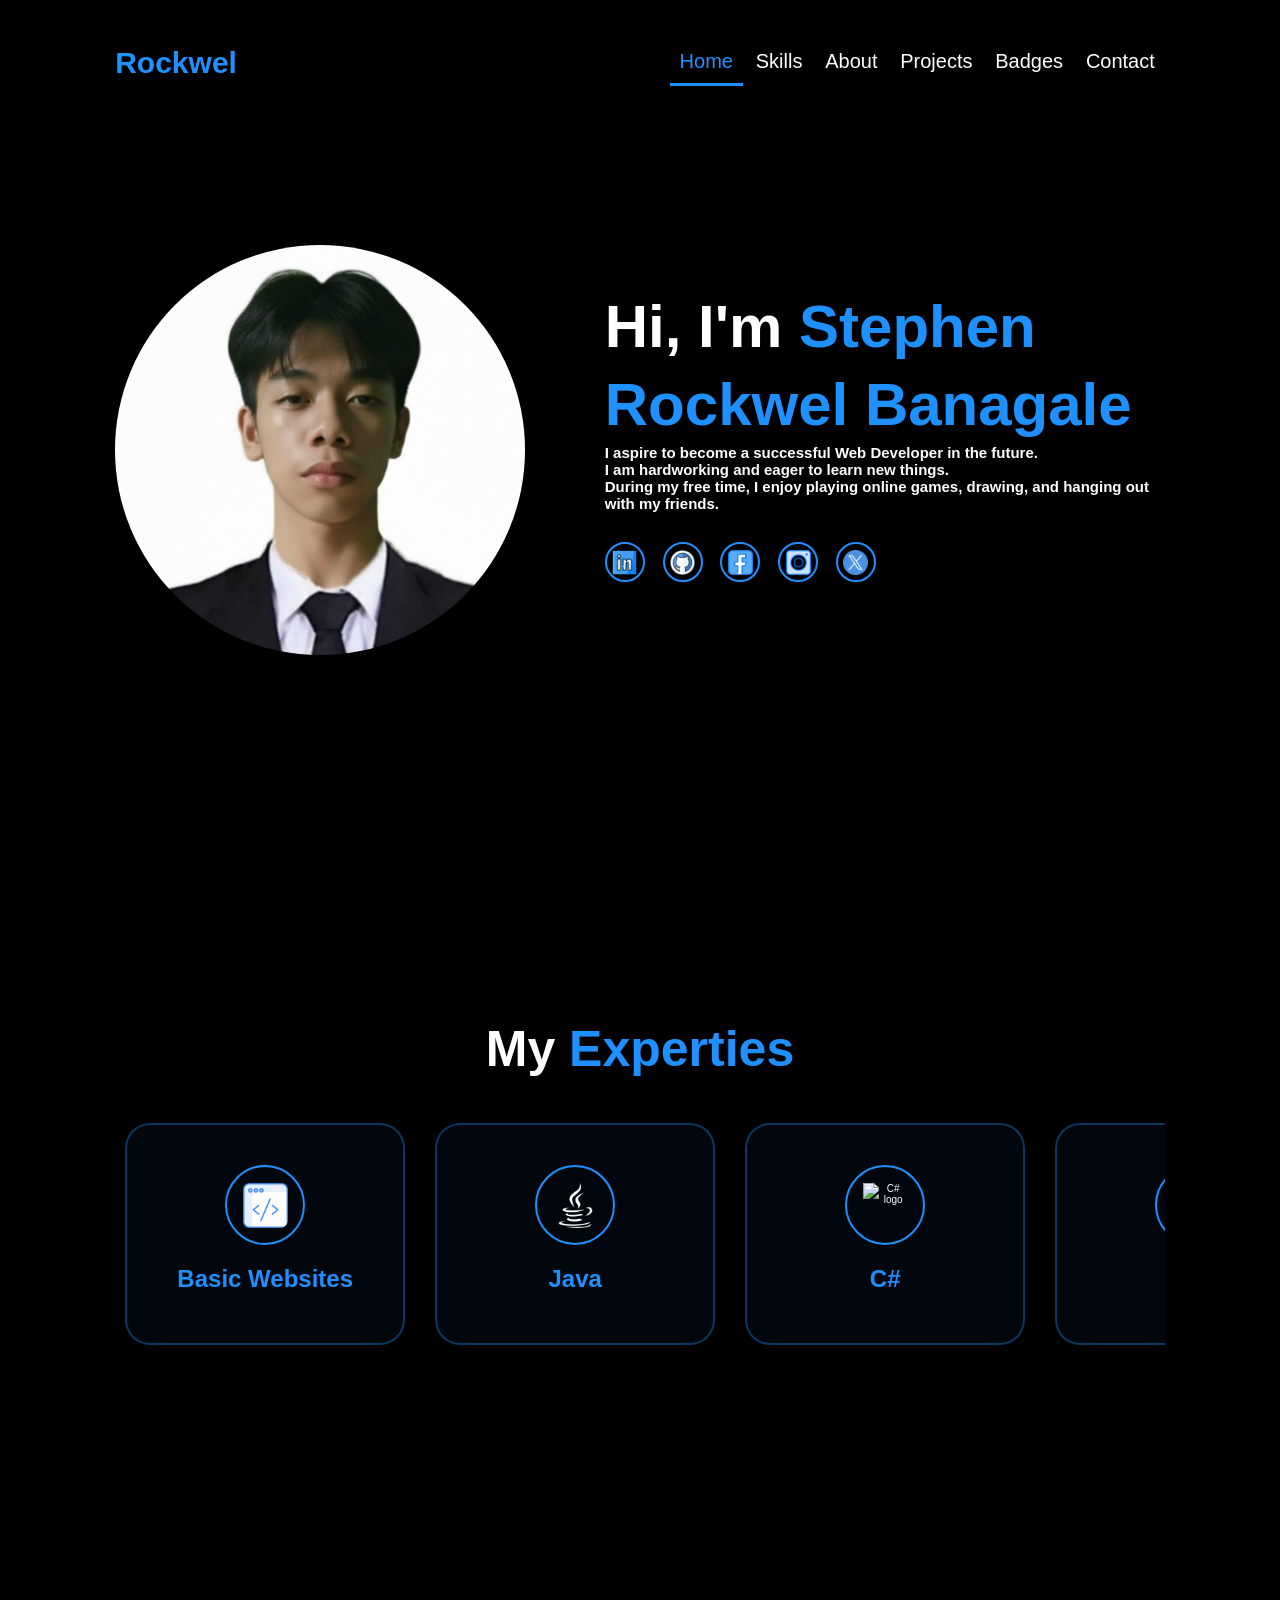
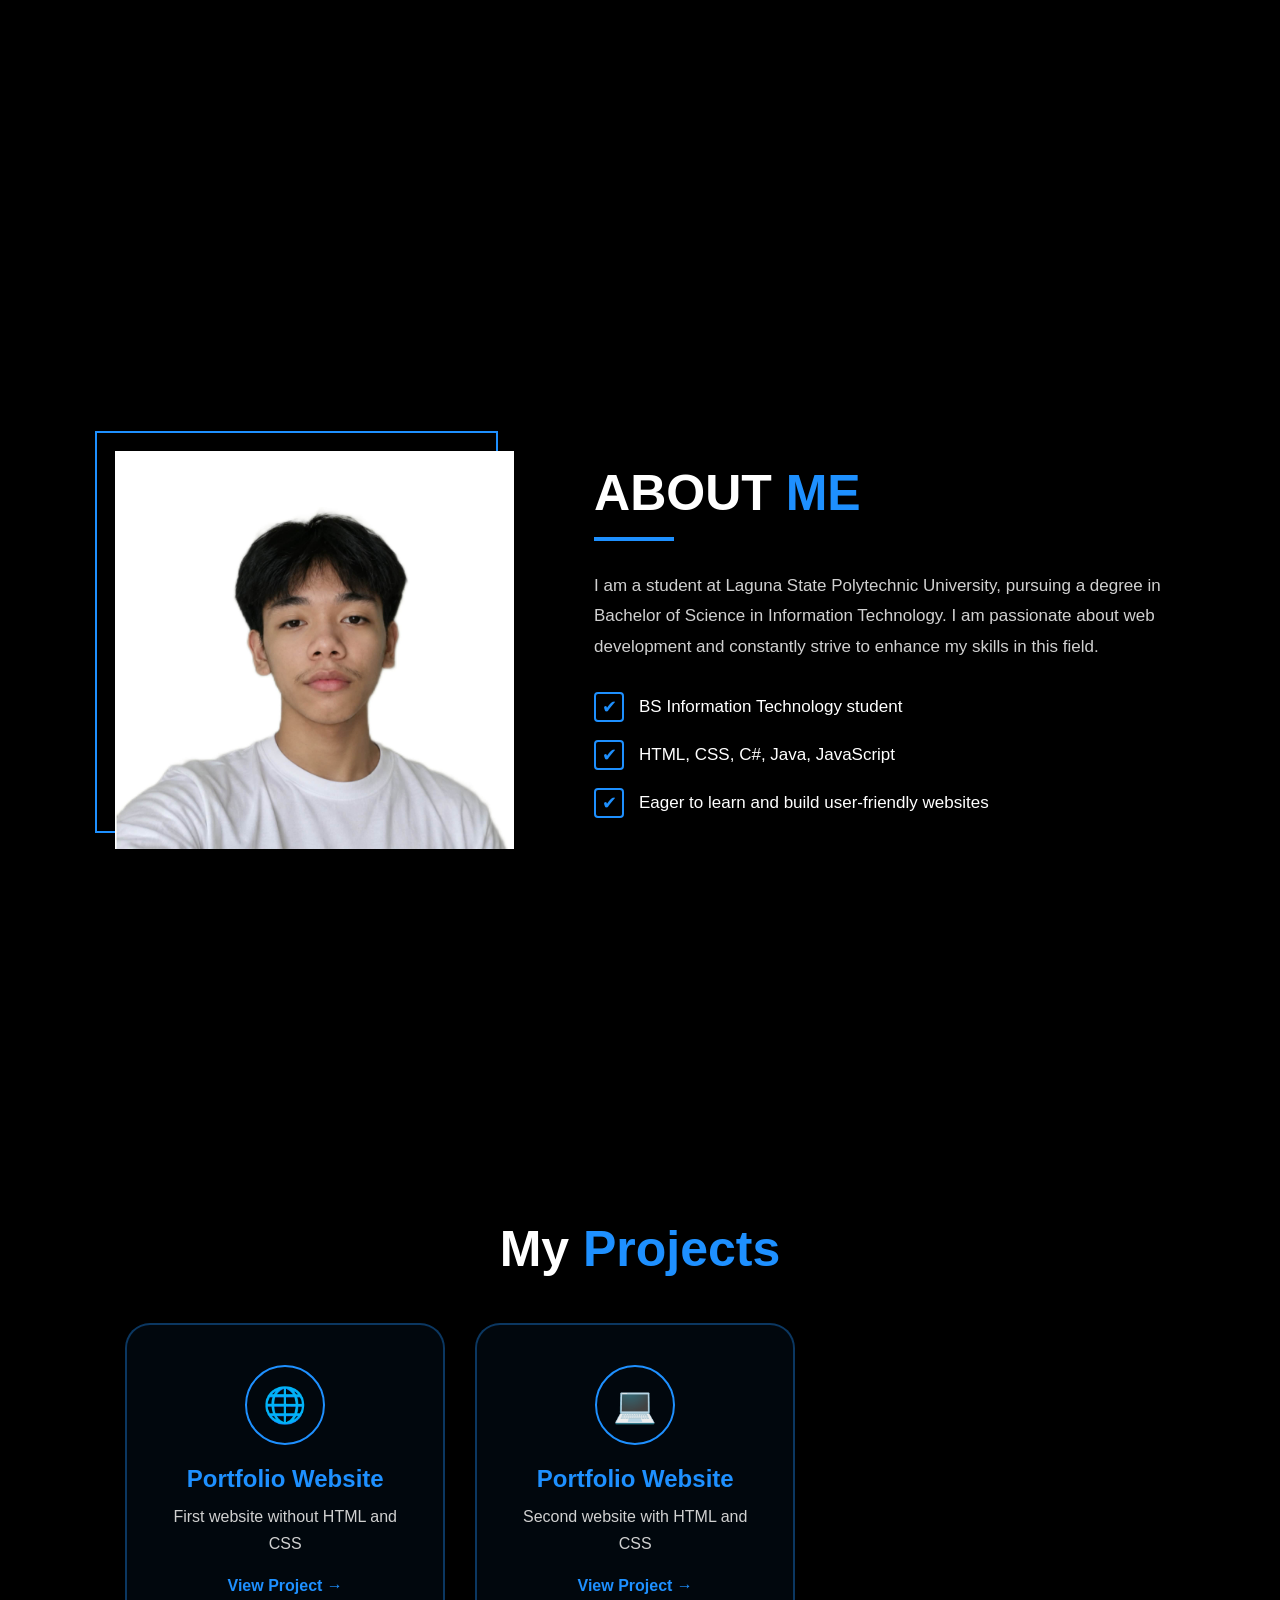
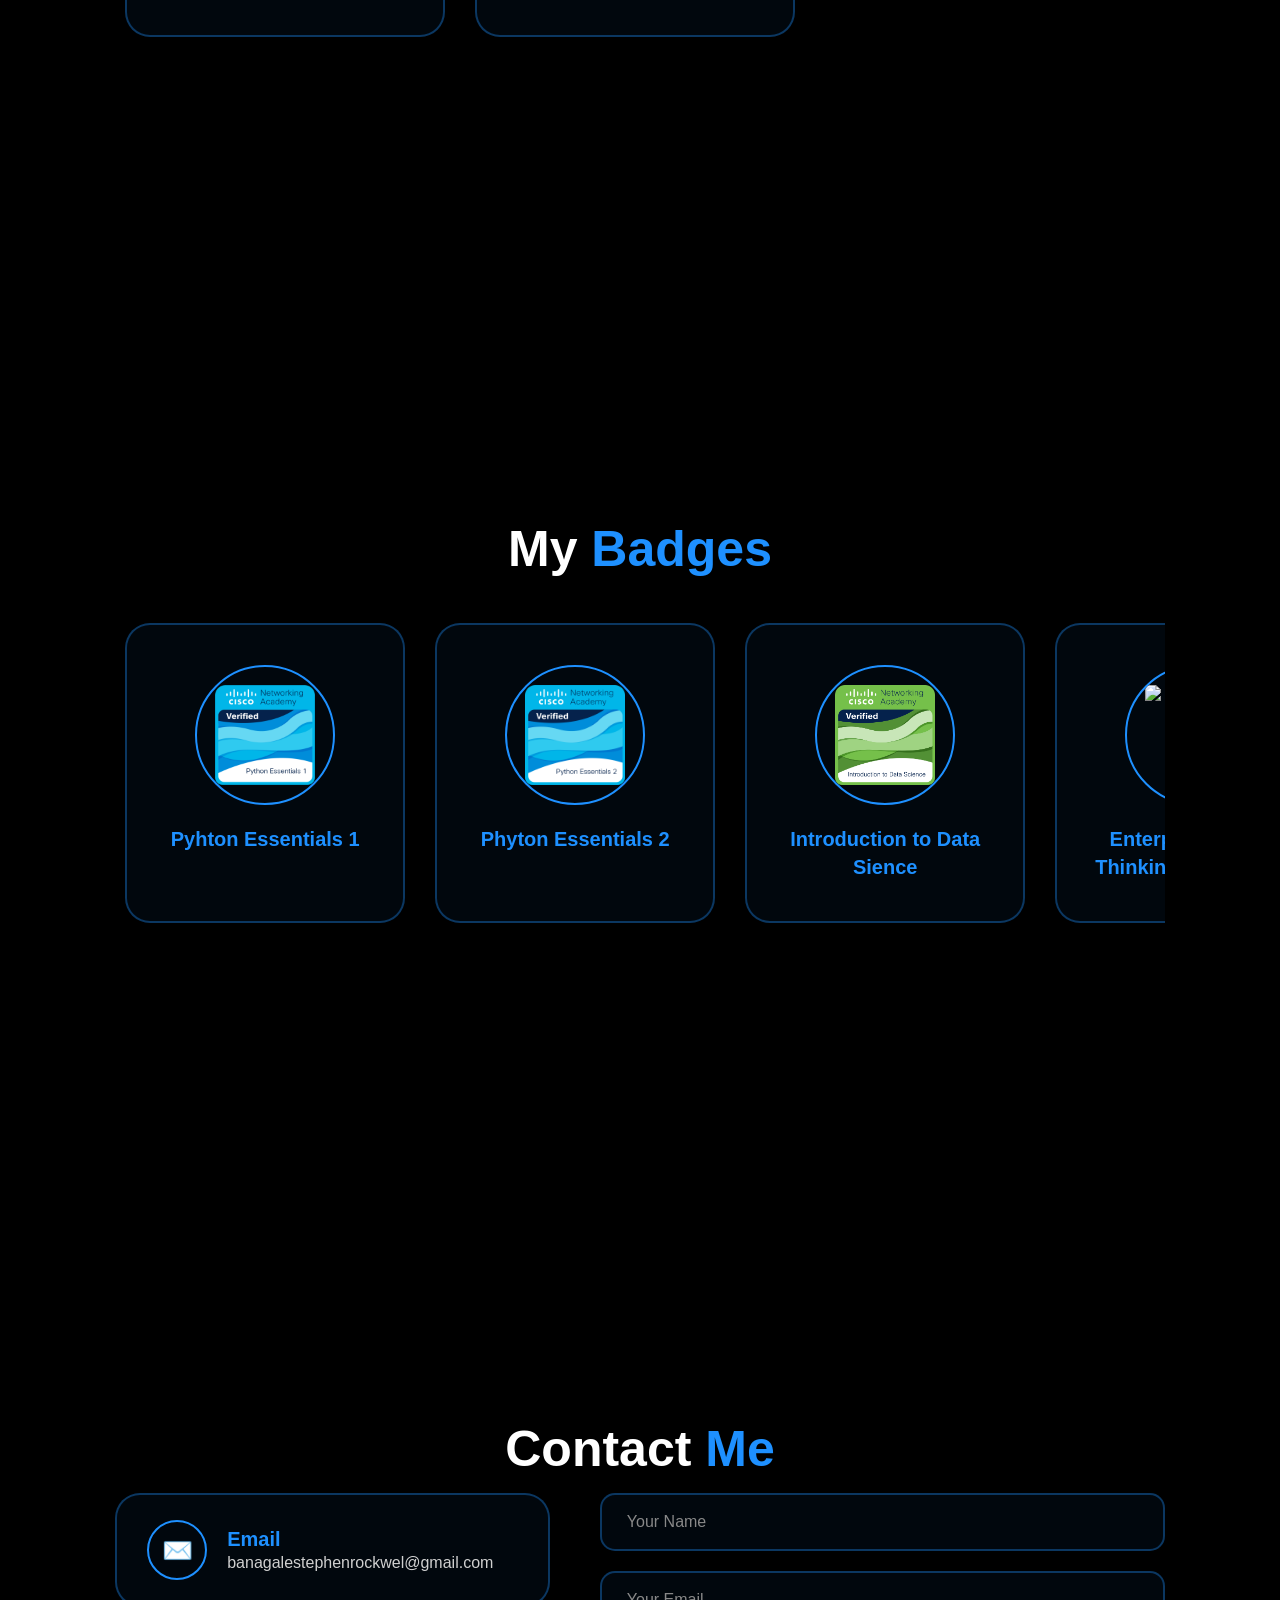
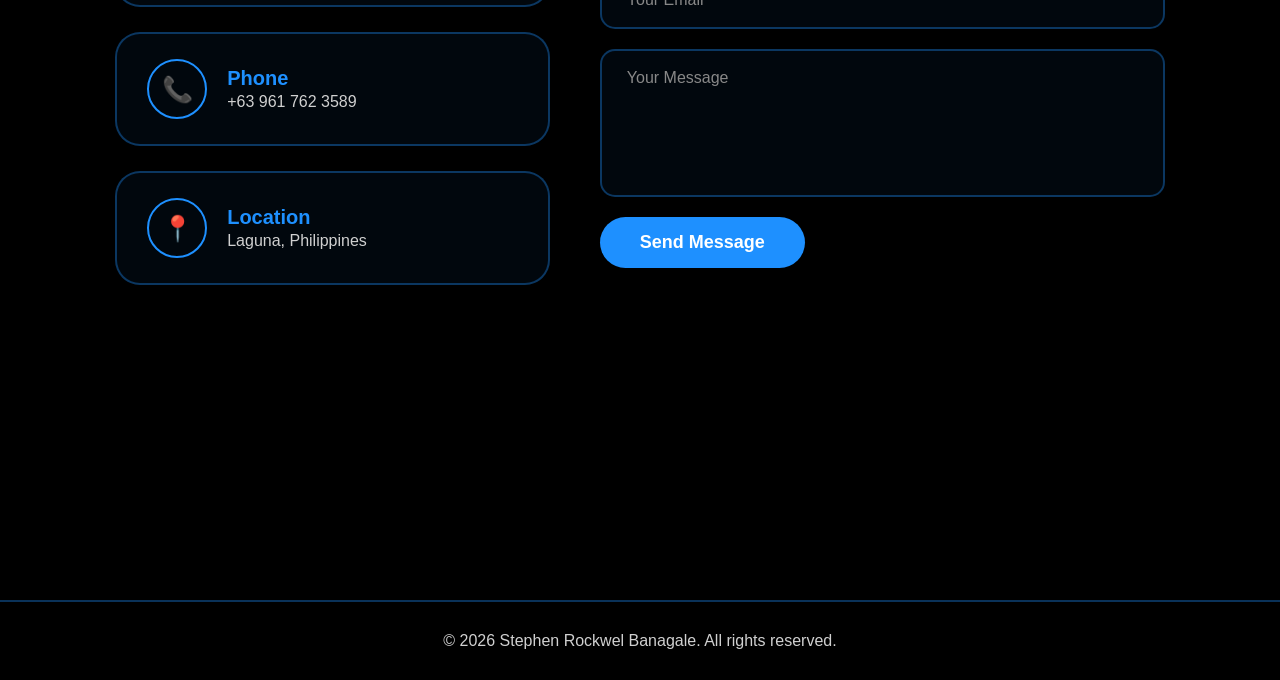
==== index.html @ c4ec0dab "Add files via upload" ====
<!DOCTYPE html>
<html lang="en">
<head>
    <meta charset="UTF-8">
    <meta name="viewport" content="width=device-width, initial-scale=1.0">
    <link rel="stylesheet" href="style.css">
    <title>Stephen Banagale | Web Developer Portfolio</title>
    <meta name="description" content="Portfolio of Stephen Rockwel Banagale, a BS Information Technology student at Laguna State Polytechnic University. Skills in HTML, CSS, JavaScript, Java, C#, and Python.">
    <meta name="author" content="Stephen Rockwel Banagale">
    <meta name="robots" content="index, follow">
    <link rel="canonical" href="https://banagalestephenrockwel-collab.github.io/My-Portfolio/">

    <meta property="og:title" content="Stephen Rockwel Banagale | Web Developer Portfolio">
    <meta property="og:description" content="BSIT student and aspiring web developer.">
    <meta property="og:type" content="website">
    <meta property="og:url" content="https://banagalestephenrockwel-collab.github.io/My-Portfolio/">
</head>
<body>
    <header>    
                <a href="#" class="logo">Rockwel</a>

        <nav>
            <ul class="nav-links">
                <a href="#home" class = "active">Home</a>
                <a href="#skills">Skills</a>
                <a href="#about">About</a></li>
                <a href="#projects">Projects</a>
                <a href="#badge">Badges</a>
                <a href="#contact">Contact</a>
                
            </ul>
            </nav>
    </header>
    <section class="home" id = "home">
    <div class= "home-img">
        <img src="main.png" alt="Profile Image">
    </div>
    <div class="home-content">
        <h1>Hi, I'm <span class="text-typing"> Stephen Rockwel Banagale</span></h1>
       <h2><p>
           I aspire to become a successful Web Developer in the future. <br> I am hardworking and eager to learn new things. <br> During my free time, I enjoy playing online games, drawing, and hanging out with my friends. 
        </p></h2>
        <div class="social-icons">
        <a href= "https://www.linkedin.com/in/stephen-rockwel-ba%C3%B1agale-522953428/?isSelfProfile=true"><img src= "linkedin-logo.png" alt="LinkedIn" width = "25" height = "25"></a>
        <a href="https://github.com/banagalestephenrockwel-collab"><image src = "github.png" alt = "Github" width = "25" height = "25"></a>
        <a href="https://www.facebook.com/profile.php?id=61578231022201"><img src = "facebook.png" alt="Facebook" width = "25" height = "25"></a>
        <a href="https://www.instagram.com/posangggggitimmmm/"><img src = "instagram.png" alt="Instagram" width = "25" height = "25"></a>
        <a href="https://x.com/stipenpogi"><img src = "twitter.png" alt="Twitter" width = "25" height = "25"></a>
    </div>
</section>

<section class="services" id="skills">
    <h2 class="heading">My <span>Experties</span></h2>

    <div class="skills-scroll">

        <div class="service-card">
            <div class="service-icon">
                <img src="web.png" alt="web logo">
            </div>
            <h3>Basic Websites</h3>
        </div>

        <div class="service-card">
            <div class="service-icon">
                <img src="java-logo.png" alt="java logo">
            </div>
            <h3>Java</h3>
        </div>

        <div class="service-card">
            <div class="service-icon">
                <img src="https://cdn.jsdelivr.net/gh/devicons/devicon/icons/csharp/csharp-original.svg" alt="C# logo">
            </div>
            <h3>C#</h3>
        </div>

        <div class="service-card">
            <div class="service-icon">
                <img src="https://cdn.jsdelivr.net/gh/devicons/devicon/icons/css3/css3-original.svg" alt="CSS logo">
            </div>
            <h3>CSS</h3>
        </div>

        <div class="service-card">
            <div class="service-icon">
                <img src="java-script.png" alt="js logo">
            </div>
            <h3>JavaScript</h3>
        </div>  <div class="service-card">
            <div class="service-icon">
            <img src="https://cdn.jsdelivr.net/gh/devicons/devicon/icons/python/python-original.svg" alt="phyton logo">
            </div>
            <h3>PHYTON</h3>
        </div>

    </div>
</section>

<section class="about" id="about">
    <div class="about-wrapper">

        <div class="about-img">
            <img src="me.jpg" alt="Rockwel">
        </div>

        <div class="about-info">
            <h2 class="about-title">About <span>Me</span></h2>
            <div class="about-line"></div>

            <p>
                I am a student at Laguna State Polytechnic University, pursuing a degree
                in Bachelor of Science in Information Technology. I am passionate about web
                development and constantly strive to enhance my skills in this field.
            </p>

            <ul class="about-list">
                <li><span class="check">✔</span> BS Information Technology student</li>
                <li><span class="check">✔</span> HTML, CSS, C#, Java, JavaScript</li>
                <li><span class="check">✔</span> Eager to learn and build user-friendly websites</li>
            </ul>
        </div>

    </div>
</section>

<section class="projects" id="projects">
    <h2 class="heading">My <span>Projects</span></h2>

    <div class="projects-scroll">

        <a href="https://sites.google.com/view/s-portfolio1/home" target="_blank" rel="noopener" class="project-card">
            <div class="project-icon">🌐</div>
            <h3>Portfolio Website</h3>
            <p>First website without HTML and CSS</p>
            <span class="project-link">View Project →</span>
        </a>

        <a href="https://banagalestephenrockwel-collab.github.io/My-Portfolio/" target="_blank" rel="noopener" class="project-card">
            <div class="project-icon">💻</div>
            <h3>Portfolio Website</h3>
            <p>Second website with HTML and CSS</p>
            <span class="project-link">View Project →</span>
        </a>

    </div>
</section>

<section class="badges" id="badge">
    <h2 class="heading">My<span> Badges</span></h2>

    <div class="badge-scroll">

        <div class="badges-card">
            <div class="badges-icon">
                <img src="pe1.png" alt="pe1">
            </div>
            <h3>Pyhton Essentials 1</h3>
        </div>

        <div class="badges-card">
            <div class="badges-icon">
                <img src="pe2.png" alt="pe2">
            </div>
            <h3>Phyton Essentials 2</h3>
        </div>

        <div class="badges-card">
            <div class="badges-icon">
                <img src="introduction-to-data-science.png" alt="Introtodatascience">
            </div>
            <h3>Introduction to Data Sience</h3>
        </div>

        <div class="badges-card">
            <div class="badges-icon">
                <img src="enterprise-design-thinking-practitioner.png" alt="enterprise">
            </div>
            <h3>Enterprise Design Thinking Practitioner</h3>
        </div>
    </div>
</section>

<section class="contact" id="contact">
    <h2 class="heading">Contact <span>Me</span></h2>

    <div class="contact-wrapper">

        <div class="contact-info">
            <a href="mailto:banagalestephenrockwel@gmail.com" class="contact-card">
                <div class="contact-icon">✉️</div>
                <div>
                    <h3>Email</h3>
                    <p>banagalestephenrockwel@gmail.com</p>
                </div>
            </a>

            <a href="tel:+639123456789" class="contact-card">
                <div class="contact-icon">📞</div>
                <div>
                    <h3>Phone</h3>
                    <p>+63 961 762 3589</p>
                </div>
            </a>

            <div class="contact-card">
                <div class="contact-icon">📍</div>
                <div>
                    <h3>Location</h3>
                    <p>Laguna, Philippines</p>
                </div>
            </div>
        </div>

        <form class="contact-form" action="https://formspree.io/f/mvkgepyo" method="POST">
            <input type="text" name="name" placeholder="Your Name" required>
            <input type="email" name="email" placeholder="Your Email" required>
            <textarea name="message" rows="6" placeholder="Your Message" required></textarea>
            <button type="submit" class="contact-btn">Send Message</button>
        </form>

    </div>
</section>

    <script>
    const sections = document.querySelectorAll('section');
    const navLinks = document.querySelectorAll('nav a');

    // 1. Lumilipat ang line kapag nag-scroll
    window.addEventListener('scroll', () => {
        let current = 'home';

        sections.forEach(sec => {
            if (window.scrollY >= sec.offsetTop - 200) {
                current = sec.getAttribute('id');
            }
        });

        navLinks.forEach(link => {
            link.classList.toggle('active', link.getAttribute('href') === '#' + current);
        });
    });

    
    navLinks.forEach(link => {
        link.addEventListener('click', () => {
            navLinks.forEach(l => l.classList.remove('active'));
            link.classList.add('active');
        });
    });

    const revealItems = document.querySelectorAll(
    '.heading, .home-img, .home-content, .service-card, .about-img, .about-info, .project-card, .badges-card, .contact-card, .contact-form'
);

revealItems.forEach(el => el.classList.add('reveal'));

const observer = new IntersectionObserver((entries) => {
    entries.forEach(entry => {
        if (entry.isIntersecting) {
            entry.target.classList.add('show');
            observer.unobserve(entry.target);   // isang beses lang mag-animate
        }
    });
}, { threshold: 0.15 });

revealItems.forEach(el => observer.observe(el));
</script>
</body>
<footer class="footer">
    <p>&copy; 2026 Stephen Rockwel Banagale. All rights reserved.</p>
</footer>
</html>
---- style.css ----
*{
    margin: 0;
    padding: 0;
    box-sizing: border-box;
    text-decoration: none;
    border: none; 
    outline: none;
    font-family: 'Poppins', sans-serif;
}

html{
    font-size: 62.5%;
    scroll-behavior: smooth;
    scroll-padding-top: 10rem;
}

body{
    width: 100%;
    height: 100vh;
    overflow-x: hidden;
    background-color:black;
    color:white;
}

header{
    margin-top:20px;
    position: fixed;
    top: 0;
    left: 0;
    width: 100%;
    padding: 2rem 9%;
    background-color:transparent;
    filter:drop-shadow(10px);
    display:flex;
    justify-content:space-between;
    align-items:center;
    z-index: 100;
}

.logo{
    font-size: 3rem;
    color:dodgerblue;
    font-weight:800;
    cursor:pointer;
    transition:0.5s ease;
    
}

.logo:hover{
    transform:scale(1.1);
}

nav{
    display: flex;
    flex-direction: row;
    align-items: center;
    gap:4rem;
}

nav a{
    display:inline-block;
    font-size: 1.5rem;
    color:white;
    margin-left:6 rem;
    padding:1rem ;
    font-weight:500;
    transition:0.3s ease;
    border-bottom: 3px solid transparent;
}

nav a:hover,
nav a.active{
    color:dodgerblue;
    border-bottom: 3px solid dodgerblue;
}


.menu-toggle{
    display: none;
    font-size: 3.5rem;
    color: dodgerblue;
    cursor: pointer;
    user-select: none;
}


@media (max-width: 995px){

    html{
        scroll-padding-top: 8rem;
    }

    /* Header */
    header{
        margin-top: 0;
        padding: 1.5rem 5%;
        background-color: black;
    }

    .logo{
        font-size: 2.6rem;
    }

    .menu-toggle{
        display: block;
    }

    nav{
        display: none;
        flex-direction: column;
        align-items: stretch;
        gap: 0;
        position: absolute;
        top: 100%;
        right: 0;
        width: 70%;
        max-width: 28rem;
        padding: 1rem 0;
        background-color: black;
        border-left: 0.3rem solid dodgerblue;
        border-bottom: 0.3rem solid dodgerblue;
        border-bottom-left-radius: 2rem;
    }

    nav.active{
        display: flex;
    }

    nav a{
        font-size: 2rem;
        margin: 0;
        padding: 1.5rem 2.5rem;
        border-bottom: none;
    }

    nav a:hover,
    nav a.active{
        border-bottom: none;
        border-left: 0.4rem solid dodgerblue;
        background-color: rgba(30, 144, 255, 0.1);
    }

   
    section{
        min-height: auto;
        padding: 10rem 5% 4rem;
    }

    .heading{
        font-size: 3.6rem;
        margin-bottom: 3rem;
    }

    
    .home{
        flex-direction: column;
        justify-content: flex-start;
        align-items: center;
        text-align: center;
        gap: 3rem;
        padding-top: 11rem;
    }

    .home-img{
        width: 60vw;
        height: 60vw;
        max-width: 28rem;
        max-height: 28rem;
    }

    .home .home-content h1{
        font-size: 3.2rem;
        justify-content: center;
    }

    .home-content p{
        font-size: 1.5rem;
        line-height: 1.6;
    }

    .social-icons{
        display: flex;
        justify-content: center;
        flex-wrap: wrap;
    }

    .social-icons a{
        margin: 2rem 0.8rem;
    }

    /* Skills */
    .services,
    .badges,
    .projects,
    .contact{
        padding-top: 10rem;
    }

    .service-card{
        flex: 0 0 22rem;
        padding: 3rem 2rem;
    }

    .service-card h3{
        font-size: 2rem;
    }

    /* About */
    .about-wrapper{
        flex-direction: column;
        gap: 5rem;
    }

    .about-img{
        flex: none;
        width: 75%;
        margin-left: 2rem;      
    }

    .about-title{
        font-size: 3.6rem;
        text-align: center;
    }

    .about-line{
        margin: 1.5rem auto 2.5rem;
    }

    .about-info p{
        font-size: 1.5rem;
        text-align: center;
    }

    .about-list li{
        font-size: 1.5rem;
        align-items: flex-start;
    }

   
    .projects-scroll{
        flex-direction: column;   
        align-items: center;
        overflow-x: visible;
    }

    .project-card{
        flex:none;
        max-width:32rem;
        width:100%;
    }

    .project-card h3{
        font-size: 2rem;
    }

    /* Badges */
    .badges-card{
        flex: 0 0 24rem;
        padding: 3rem 2rem;
    }

    .badges-icon{
        width: 12rem;
        height: 12rem;
    }

    .badges-icon img{
        width: 8.5rem;
        height: 8.5rem;
    }

    .badges-card h3{
        font-size: 1.8rem;
    }

    /* Contact */
    .contact-wrapper{
        flex-direction: column;
        gap: 3rem;
    }

    .contact-card{
        padding: 2rem;
        gap: 1.5rem;
    }

    .contact-card p{
        font-size: 1.4rem;
        word-break: break-word;
    }

    .contact-icon{
        width: 5rem;
        height: 5rem;
        font-size: 2.2rem;
    }

    .contact-btn{
        width: 100%;
        align-self: stretch;
    }

    /* Footer */
    .footer{
        padding: 2.5rem 5%;
    }

    .footer p{
        font-size: 1.3rem;
    }
}


@media (max-width: 480px){

    .heading{
        font-size: 3rem;
    }

    .home .home-content h1{
        font-size: 2.8rem;
        align-content: left;
    }

    .about-title{
        font-size: 3rem;
    }

    .service-card{
        flex: 0 0 19rem;
    }

    .project-card,
    .badges-card{
        flex: 0 0 22rem;
    }
}

@media (max-width:995px){
    .mobile-br{
        display: inline;
    }
}


nav.active{
    display:flex;
}

nav a{
    font-size:2rem;
    gap:4rem;
}



section{
    min-height:100vh;
    padding:5rem 9% 5rem;
}

.home{
    display:flex;
    justify-content:center;
    align-items:center;
    gap:8rem;
    background-color:black;
}

.home .home-content h1{
    font-size:6rem;
    font-weight:700;
    line-height:1.3;
    
}

.text-typing{
    color:dodgerblue;
}


.home-content h3{
    font-size:4rem;
   margin-bottom:1rem;
    font-weight:700;
}

.home-img{
    position:relative;
    flex-shrink: 0;
    width:32vw;
    height:32vw;
    aspect-ratio: 1 / 1;
    overflow:hidden;
    border-radius:50%;
    box-shadow: 0 0 25px solid dodgerblue;
    cursor:pointer;
    transition: 0.2s linear;
}

.home-img img {
    width: 100%;
    height: 100%;
    object-fit: cover;         
    display: block;
    transition: 0.2s linear;
}

.home-img img:hover{
    font-size: 1.8rem;
    font-weight:500;
    transform:scale(1.05);
}

.social-icons a{
    display:inline-flex;
    justify-content:center;
    align-items:center;
    width:4rem;
    height:4rem;
    background-color:transparent;
    border:0.2rem solid dodgerblue;
    font-size:2rem;
    border-radius:50%;
    margin: 3rem 1.5rem 3rem 0;
    transition: 0.3s ease;
color:white;
}

.social-icons a:hover{
   
    color:black;
    transform:scale(1.3)translateY(-0.5rem);
    background-color: dodgerblue;
    box-shadow: 0 0 25px dodgerblue;
}

.about{
    display: flex;
    align-items: center;
    justify-content: center;
}

.about-wrapper{
    display: flex;
    align-items: center;
    gap: 8rem;
    width: 100%;
}

/* Photo with offset frame */
.about-img{
    position: relative;
    flex: 0 0 38%;
    aspect-ratio: 1 / 1;
}

.about-img::before{
    content: "";
    position: absolute;
    top: -2rem;
    left: -2rem;
    width: 100%;
    height: 100%;
    border: 0.2rem solid dodgerblue;  
    z-index: 0;
    transition: 0.3s ease;
}

.about-img img{
    position: relative;
    z-index: 1;
    width: 100%;
    height: 100%;
    object-fit: cover;
    display: block;
}

.about-img:hover::before{
    top: -1rem;
    left: -1rem;
    box-shadow: 0 0 25px dodgerblue;
}

/* Text side */
.about-title{
    font-size: 5rem;
    font-weight: 800;
    text-transform: uppercase;
}

.about-title span{
    color: dodgerblue;
}

.about-line{
    width: 8rem;
    height: 0.4rem;
    background-color: dodgerblue;
    margin: 1.5rem 0 3rem;
}

.about-info p{
    font-size: 1.7rem;
    line-height: 1.8;
    color: #d0d0d0;
    margin-bottom: 3rem;
}

.about-list{
    list-style: none;
}

.about-list li{
    display: flex;
    align-items: center;
    gap: 1.5rem;
    font-size: 1.7rem;
    margin-bottom: 1.8rem;
}


.check{
    display: inline-flex;
    justify-content: center;
    align-items: center;
    width: 3rem;
    height: 3rem;
    border: 0.2rem solid dodgerblue;
    border-radius: 0.4rem;
    color: dodgerblue;
    font-size: 1.8rem;
    flex-shrink: 0;
}


@media (max-width: 995px){
    .about-wrapper{
        flex-direction: column;
        gap: 6rem;
    }

    .about-img{
        flex: none;
        width: 70%;
    }
}

.type{
    color:dodgerblue;
}

.skills-content{
    display:flex;
    justify-content:center;
    font-size:3rem;
}

.heading{
    font-size: 5rem;
    text-align: center;
    margin-bottom: 1.5rem;
}

.heading span{
    color: dodgerblue;
}

.services{
    display: flex;
    flex-direction: column;
    align-items: center;
    padding-top: 12rem;
    text-align: center;
}

.skills-scroll{
    display: flex;
    flex-direction: row;
    flex-wrap: nowrap;
    gap: 3rem;
    width: 100%;
    overflow-x: auto;
    padding: 3rem 1rem 4rem;
    scroll-snap-type: x mandatory;
}

.service-card{
    flex: 0 0 28rem;
    scroll-snap-align: center;
    padding: 4rem 3rem;
    border: 0.2rem solid rgba(30, 144, 255, 0.35);
    border-radius: 2.5rem;
    background-color: rgba(30, 144, 255, 0.05);
    cursor: pointer;
    transition: 0.3s ease;
}

.service-card:hover{
    border-color: dodgerblue;
    background-color: rgba(30, 144, 255, 0.12);
    transform: translateY(-1rem);
    box-shadow: 0 0 25px dodgerblue;
}

.service-icon{
    display: inline-flex;
    justify-content: center;
    align-items: center;
    width: 8rem;
    height: 8rem;
    border: 0.2rem solid dodgerblue;
    border-radius: 50%;
    margin-bottom: 2rem;
    transition: 0.3s ease;
}

.service-icon img{
    width: 4.5rem;
    height: 4.5rem;
    object-fit: contain;
}

.service-card:hover .service-icon{
    background-color: dodgerblue;
    box-shadow: 0 0 25px dodgerblue;
}

.service-card h3{
    font-size: 2.4rem;
    color: dodgerblue;
    margin-bottom: 1rem;
}

.skills-scroll::-webkit-scrollbar{
    height: 0.8rem;
}

.skills-scroll::-webkit-scrollbar-track{
    background: rgba(30, 144, 255, 0.1);
    border-radius: 1rem;
}

.skills-scroll::-webkit-scrollbar-thumb{
    background: dodgerblue;
    border-radius: 1rem;
}

.projects{
    display: flex;
    flex-direction: column;
    align-items: center;
    padding-top: 12rem;
}

.projects-scroll{
    display: flex;
    flex-direction: row;      
    flex-wrap: nowrap;
    gap: 3rem;
    width: 100%;
    overflow-x: auto;
    padding: 3rem 1rem 4rem;
    scrollbar-width: none;
    -ms-overflow-style: none;
}

.projects-scroll::-webkit-scrollbar{
    display: none;
}

.project-card{
    flex: 0 0 32rem;
    display: flex;
    flex-direction: column;
    align-items: center;
    text-align: center;
    padding: 4rem 3rem;
    color: white;
    border: 0.2rem solid rgba(30, 144, 255, 0.35);
    border-radius: 2.5rem;
    background-color: rgba(30, 144, 255, 0.05);
    cursor: pointer;
    transition: 0.3s ease;
}

.project-card:hover{
    border-color: dodgerblue;
    background-color: rgba(30, 144, 255, 0.12);
    transform: translateY(-1rem);
    box-shadow: 0 0 25px dodgerblue;
}

.project-icon{
    display: inline-flex;
    justify-content: center;
    align-items: center;
    width: 8rem;
    height: 8rem;
    border: 0.2rem solid dodgerblue;
    border-radius: 50%;
    font-size: 3.5rem;
    margin-bottom: 2rem;
    transition: 0.3s ease;
}

.project-card:hover .project-icon{
    background-color: dodgerblue;
    box-shadow: 0 0 25px dodgerblue;
}

.project-card h3{
    font-size: 2.4rem;
    color: dodgerblue;
    margin-bottom: 1rem;
}

.project-card p{
    font-size: 1.6rem;
    line-height: 1.7;
    color: #d0d0d0;
    margin-bottom: 2rem;
}

.project-link{
    font-size: 1.6rem;
    font-weight: 600;
    color: dodgerblue;
}

.badges{
    display: flex;
    flex-direction: column;
    align-items: center;
    padding-top: 12rem;
    text-align: center;
}

.badge-scroll{
    display: flex;
    flex-direction: row;
    flex-wrap: nowrap;
    gap: 3rem;
    width: 100%;
    overflow-x: auto;
    padding: 3rem 1rem 4rem;
    scroll-snap-type: x mandatory;
    scrollbar-width: none;
    -ms-overflow-style: none;
}

.badge-scroll::-webkit-scrollbar{
    display: none;
}

.badges-card{
    flex: 0 0 28rem;
    scroll-snap-align: center;
    display: flex;
    flex-direction: column;
    align-items: center;
    padding: 4rem 3rem;
    border: 0.2rem solid rgba(30, 144, 255, 0.35);
    border-radius: 2.5rem;
    background-color: rgba(30, 144, 255, 0.05);
    cursor: pointer;
    transition: 0.3s ease;
}

.badges-card:hover{
    border-color: dodgerblue;
    background-color: rgba(30, 144, 255, 0.12);
    transform: translateY(-1rem);
    box-shadow: 0 0 25px dodgerblue;
}

.badges-icon{
    display: flex;
    justify-content: center;
    align-items: center;
    width: 14rem;
    height: 14rem;
    border: 0.2rem solid dodgerblue;
    border-radius: 50%;
    margin-bottom: 2rem;
    overflow: hidden;
    transition: 0.3s ease;
}

.badges-icon img{
    width: 10rem;
    height: 10rem;
    object-fit: contain;
}

.badges-card:hover .badges-icon{
    box-shadow: 0 0 25px dodgerblue;
}

.badges-card h3{
    font-size: 2rem;
    line-height: 1.4;
    color: dodgerblue;
}

.contact{
    display: flex;
    flex-direction: column;
    align-items: center;
    padding-top: 12rem;
}

.contact-wrapper{
    display: flex;
    gap: 5rem;
    width: 100%;
    align-items: stretch;
}

.contact-info{
    flex: 1;
    display: flex;
    flex-direction: column;
    gap: 2.5rem;
}

.contact-card{
    display: flex;
    align-items: center;
    gap: 2rem;
    padding: 2.5rem 3rem;
    color: white;
    border: 0.2rem solid rgba(30, 144, 255, 0.35);
    border-radius: 2.5rem;
    background-color: rgba(30, 144, 255, 0.05);
    transition: 0.3s ease;
}

.contact-card:hover{
    border-color: dodgerblue;
    background-color: rgba(30, 144, 255, 0.12);
    transform: translateY(-0.5rem);
    box-shadow: 0 0 25px dodgerblue;
}

.contact-icon{
    display: flex;
    justify-content: center;
    align-items: center;
    flex-shrink: 0;
    width: 6rem;
    height: 6rem;
    border: 0.2rem solid dodgerblue;
    border-radius: 50%;
    font-size: 2.5rem;
    transition: 0.3s ease;
}

.contact-card:hover .contact-icon{
    background-color: dodgerblue;
    box-shadow: 0 0 25px dodgerblue;
}

.contact-card h3{
    font-size: 2rem;
    color: dodgerblue;
    margin-bottom: 0.3rem;
}

.contact-card p{
    font-size: 1.6rem;
    color: #d0d0d0;
}

.contact-form{
    flex: 1.3;
    display: flex;
    flex-direction: column;
    gap: 2rem;
}

.contact-form input,
.contact-form textarea{
    width: 100%;
    padding: 1.8rem 2.5rem;
    font-size: 1.6rem;
    color: white;
    background-color: rgba(30, 144, 255, 0.05);
    border: 0.2rem solid rgba(30, 144, 255, 0.35);
    border-radius: 1.5rem;
    transition: 0.3s ease;
    resize: none;
}

.contact-form input::placeholder,
.contact-form textarea::placeholder{
    color: #888;
}

.contact-form input:focus,
.contact-form textarea:focus{
    border-color: dodgerblue;
    box-shadow: 0 0 15px dodgerblue;
}

.contact-btn{
    align-self: flex-start;
    padding: 1.5rem 4rem;
    font-size: 1.8rem;
    font-weight: 600;
    color: white;
    background-color: dodgerblue;
    border-radius: 5rem;
    cursor: pointer;
    transition: 0.3s ease;
}

.contact-btn:hover{
    transform: translateY(-0.5rem);
    box-shadow: 0 0 25px dodgerblue;
}

@media (max-width: 995px){
    .contact-wrapper{
        flex-direction: column;
    }
}

.footer{
    display: flex;
    justify-content: center;   
    align-items: center;       
    text-align: center;
    padding: 3rem 9%;
    border-top: 0.2rem solid rgba(30, 144, 255, 0.35);
}

.footer p{
    font-size: 1.6rem;
    color: #d0d0d0;
}

@media (max-width: 995px){
    .home .home-content h1{
        font-size: 2.6rem;
        line-height: 1.3;
    }

    .name-line{
        white-space: nowrap;
    }
}

@media (max-width: 480px){
    .home .home-content h1{
        font-size: 2.3rem;
    }
}

.reveal{
    opacity: 0;
    transform: translateY(6rem);
    transition: opacity 0.8s ease, transform 0.8s ease;
}

.reveal.show{
    opacity: 1;
    transform: translateY(0);
}


.reveal.delay-1{ transition-delay: 0.1s; }
.reveal.delay-2{ transition-delay: 0.2s; }
.reveal.delay-3{ transition-delay: 0.3s; }


*{
    margin: 0;
    padding: 0;
    box-sizing: border-box;
    text-decoration: none;
    border: none; 
    outline: none;
    font-family: 'Poppins', sans-serif;
}

html{
    font-size: 62.5%;
    scroll-behavior: smooth;
    scroll-padding-top: 10rem;
}

body{
    width: 100%;
    height: 100vh;
    overflow-x: hidden;
    background-color:black;
    color:white;
}

header{
    margin-top:20px;
    position: fixed;
    top: 0;
    left: 0;
    width: 100%;
    padding: 2rem 9%;
    background-color:transparent;
    filter:drop-shadow(10px);
    display:flex;
    justify-content:space-between;
    align-items:center;
    z-index: 100;
}

.logo{
    font-size: 3rem;
    color:dodgerblue;
    font-weight:800;
    cursor:pointer;
    transition:0.5s ease;
    
}

.logo:hover{
    transform:scale(1.1);
}

nav{
    display: flex;
    flex-direction: row;
    align-items: center;
    gap:4rem;
}

nav a{
    display:inline-block;
    font-size: 1.5rem;
    color:white;
    margin-left:6 rem;
    padding:1rem ;
    font-weight:500;
    transition:0.3s ease;
    border-bottom: 3px solid transparent;
}

nav a:hover,
nav a.active{
    color:dodgerblue;
    border-bottom: 3px solid dodgerblue;
}

/* ===== Hamburger: nakatago sa desktop ===== */
.menu-toggle{
    display: none;
    font-size: 3.5rem;
    color: dodgerblue;
    cursor: pointer;
    user-select: none;
}

/* ===== TABLET AT PHONE (hanggang 995px) ===== */
@media (max-width: 995px){

    html{
        scroll-padding-top: 8rem;
    }

    /* Header */
    header{
        margin-top: 0;
        padding: 1.5rem 5%;
        background-color: black;
    }

    .logo{
        font-size: 2.6rem;
    }

    .menu-toggle{
        display: block;
    }

    nav{
        display: none;
        flex-direction: column;
        align-items: stretch;
        gap: 0;
        position: absolute;
        top: 100%;
        right: 0;
        width: 70%;
        max-width: 28rem;
        padding: 1rem 0;
        background-color: black;
        border-left: 0.3rem solid dodgerblue;
        border-bottom: 0.3rem solid dodgerblue;
        border-bottom-left-radius: 2rem;
    }

    nav.active{
        display: flex;
    }

    nav a{
        font-size: 2rem;
        margin: 0;
        padding: 1.5rem 2.5rem;
        border-bottom: none;
    }

    nav a:hover,
    nav a.active{
        border-bottom: none;
        border-left: 0.4rem solid dodgerblue;
        background-color: rgba(30, 144, 255, 0.1);
    }

    /* Mga section */
    section{
        min-height: auto;
        padding: 10rem 5% 4rem;
    }

    .heading{
        font-size: 3.6rem;
        margin-bottom: 3rem;
    }

    /* Home */
    .home{
        flex-direction: column;
        justify-content: flex-start;
        align-items: center;
        text-align: center;
        gap: 3rem;
        padding-top: 11rem;
    }

    .home-img{
        width: 60vw;
        height: 60vw;
        max-width: 28rem;
        max-height: 28rem;
    }

    .home .home-content h1{
        font-size: 3.2rem;
    }

    .home-content p{
        font-size: 1.5rem;
        line-height: 1.6;
    }

    .social-icons{
        display: flex;
        justify-content: center;
        flex-wrap: wrap;
    }

    .social-icons a{
        margin: 2rem 0.8rem;
    }

    /* Skills */
    .services,
    .badges,
    .projects,
    .contact{
        padding-top: 10rem;
    }

    .service-card{
        flex: 0 0 22rem;
        padding: 3rem 2rem;
    }

    .service-card h3{
        font-size: 2rem;
    }

    /* About */
    .about-wrapper{
        flex-direction: column;
        gap: 5rem;
    }

    .about-img{
        flex: none;
        width: 75%;
        margin-left: 2rem;      
    }

    .about-title{
        font-size: 3.6rem;
        text-align: center;
    }

    .about-line{
        margin: 1.5rem auto 2.5rem;
    }

    .about-info p{
        font-size: 1.5rem;
        text-align: center;
    }

    .about-list li{
        font-size: 1.5rem;
        align-items: flex-start;
    }

   
    .projects-scroll{
        flex-direction: column;   
        align-items: center;
        overflow-x: visible;
    }

    .project-card{
        flex:none;
        max-width:32rem;
        width:100%;
    }

    .project-card h3{
        font-size: 2rem;
    }

    /* Badges */
    .badges-card{
        flex: 0 0 24rem;
        padding: 3rem 2rem;
    }

    .badges-icon{
        width: 12rem;
        height: 12rem;
    }

    .badges-icon img{
        width: 8.5rem;
        height: 8.5rem;
    }

    .badges-card h3{
        font-size: 1.8rem;
    }

    /* Contact */
    .contact-wrapper{
        flex-direction: column;
        gap: 3rem;
    }

    .contact-card{
        padding: 2rem;
        gap: 1.5rem;
    }

    .contact-card p{
        font-size: 1.4rem;
        word-break: break-word;
    }

    .contact-icon{
        width: 5rem;
        height: 5rem;
        font-size: 2.2rem;
    }

    .contact-btn{
        width: 100%;
        align-self: stretch;
    }

    /* Footer */
    .footer{
        padding: 2.5rem 5%;
    }

    .footer p{
        font-size: 1.3rem;
    }
}


@media (max-width: 480px){

    .heading{
        font-size: 3rem;
    }

    .home .home-content h1{
        font-size: 2.8rem;
    }

    .about-title{
        font-size: 3rem;
    }

    .service-card{
        flex: 0 0 19rem;
    }

    .project-card,
    .badges-card{
        flex: 0 0 22rem;
    }
}

@media (max-width:995px){
    .mobile-br{
        display: inline;
    }
}


nav.active{
    display:flex;
}

nav a{
    font-size:2rem;
    gap:4rem;
}



section{
    min-height:100vh;
    padding:5rem 9% 5rem;
}

.home{
    display:flex;
    justify-content:center;
    align-items:center;
    gap:8rem;
    background-color:black;
}

.home .home-content h1{
    font-size:6rem;
    font-weight:700;
    line-height:1.3;
    
}

.text-typing{
    color:dodgerblue;
}


.home-content h3{
    font-size:4rem;
   margin-bottom:1rem;
    font-weight:700;
}

.home-img{
    position:relative;
    flex-shrink: 0;
    width:32vw;
    height:32vw;
    aspect-ratio: 1 / 1;
    overflow:hidden;
    border-radius:50%;
    box-shadow: 0 0 25px solid dodgerblue;
    cursor:pointer;
    transition: 0.2s linear;
}

.home-img img {
    width: 100%;
    height: 100%;
    object-fit: cover;         
    display: block;
    transition: 0.2s linear;
}

.home-img img:hover{
    font-size: 1.8rem;
    font-weight:500;
    transform:scale(1.05);
}

.social-icons a{
    display:inline-flex;
    justify-content:center;
    align-items:center;
    width:4rem;
    height:4rem;
    background-color:transparent;
    border:0.2rem solid dodgerblue;
    font-size:2rem;
    border-radius:50%;
    margin: 3rem 1.5rem 3rem 0;
    transition: 0.3s ease;
color:white;
}

.social-icons a:hover{
   
    color:black;
    transform:scale(1.3)translateY(-0.5rem);
    background-color: dodgerblue;
    box-shadow: 0 0 25px dodgerblue;
}

.about{
    display: flex;
    align-items: center;
    justify-content: center;
}

.about-wrapper{
    display: flex;
    align-items: center;
    gap: 8rem;
    width: 100%;
}

/* Photo with offset frame */
.about-img{
    position: relative;
    flex: 0 0 38%;
    aspect-ratio: 1 / 1;
}

.about-img::before{
    content: "";
    position: absolute;
    top: -2rem;
    left: -2rem;
    width: 100%;
    height: 100%;
    border: 0.2rem solid dodgerblue;  
    z-index: 0;
    transition: 0.3s ease;
}

.about-img img{
    position: relative;
    z-index: 1;
    width: 100%;
    height: 100%;
    object-fit: cover;
    display: block;
}

.about-img:hover::before{
    top: -1rem;
    left: -1rem;
    box-shadow: 0 0 25px dodgerblue;
}

/* Text side */
.about-title{
    font-size: 5rem;
    font-weight: 800;
    text-transform: uppercase;
}

.about-title span{
    color: dodgerblue;
}

.about-line{
    width: 8rem;
    height: 0.4rem;
    background-color: dodgerblue;
    margin: 1.5rem 0 3rem;
}

.about-info p{
    font-size: 1.7rem;
    line-height: 1.8;
    color: #d0d0d0;
    margin-bottom: 3rem;
}

.about-list{
    list-style: none;
}

.about-list li{
    display: flex;
    align-items: center;
    gap: 1.5rem;
    font-size: 1.7rem;
    margin-bottom: 1.8rem;
}


.check{
    display: inline-flex;
    justify-content: center;
    align-items: center;
    width: 3rem;
    height: 3rem;
    border: 0.2rem solid dodgerblue;
    border-radius: 0.4rem;
    color: dodgerblue;
    font-size: 1.8rem;
    flex-shrink: 0;
}


@media (max-width: 995px){
    .about-wrapper{
        flex-direction: column;
        gap: 6rem;
    }

    .about-img{
        flex: none;
        width: 70%;
    }
}

.type{
    color:dodgerblue;
}

.skills-content{
    display:flex;
    justify-content:center;
    font-size:3rem;
}

.heading{
    font-size: 5rem;
    text-align: center;
    margin-bottom: 1.5rem;
}

.heading span{
    color: dodgerblue;
}

.services{
    display: flex;
    flex-direction: column;
    align-items: center;
    padding-top: 12rem;
    text-align: center;
}

.skills-scroll{
    display: flex;
    flex-direction: row;
    flex-wrap: nowrap;
    gap: 3rem;
    width: 100%;
    overflow-x: auto;
    padding: 3rem 1rem 4rem;
    scroll-snap-type: x mandatory;
}

.service-card{
    flex: 0 0 28rem;
    scroll-snap-align: center;
    padding: 4rem 3rem;
    border: 0.2rem solid rgba(30, 144, 255, 0.35);
    border-radius: 2.5rem;
    background-color: rgba(30, 144, 255, 0.05);
    cursor: pointer;
    transition: 0.3s ease;
}

.service-card:hover{
    border-color: dodgerblue;
    background-color: rgba(30, 144, 255, 0.12);
    transform: translateY(-1rem);
    box-shadow: 0 0 25px dodgerblue;
}

.service-icon{
    display: inline-flex;
    justify-content: center;
    align-items: center;
    width: 8rem;
    height: 8rem;
    border: 0.2rem solid dodgerblue;
    border-radius: 50%;
    margin-bottom: 2rem;
    transition: 0.3s ease;
}

.service-icon img{
    width: 4.5rem;
    height: 4.5rem;
    object-fit: contain;
}

.service-card:hover .service-icon{
    background-color: dodgerblue;
    box-shadow: 0 0 25px dodgerblue;
}

.service-card h3{
    font-size: 2.4rem;
    color: dodgerblue;
    margin-bottom: 1rem;
}

.skills-scroll::-webkit-scrollbar{
    height: 0.8rem;
}

.skills-scroll::-webkit-scrollbar-track{
    background: rgba(30, 144, 255, 0.1);
    border-radius: 1rem;
}

.skills-scroll::-webkit-scrollbar-thumb{
    background: dodgerblue;
    border-radius: 1rem;
}

.projects{
    display: flex;
    flex-direction: column;
    align-items: center;
    padding-top: 12rem;
}

.projects-scroll{
    display: flex;
    flex-direction: row;      
    flex-wrap: nowrap;
    gap: 3rem;
    width: 100%;
    overflow-x: auto;
    padding: 3rem 1rem 4rem;
    scrollbar-width: none;
    -ms-overflow-style: none;
}

.projects-scroll::-webkit-scrollbar{
    display: none;
}

.project-card{
    flex: 0 0 32rem;
    display: flex;
    flex-direction: column;
    align-items: center;
    text-align: center;
    padding: 4rem 3rem;
    color: white;
    border: 0.2rem solid rgba(30, 144, 255, 0.35);
    border-radius: 2.5rem;
    background-color: rgba(30, 144, 255, 0.05);
    cursor: pointer;
    transition: 0.3s ease;
}

.project-card:hover{
    border-color: dodgerblue;
    background-color: rgba(30, 144, 255, 0.12);
    transform: translateY(-1rem);
    box-shadow: 0 0 25px dodgerblue;
}

.project-icon{
    display: inline-flex;
    justify-content: center;
    align-items: center;
    width: 8rem;
    height: 8rem;
    border: 0.2rem solid dodgerblue;
    border-radius: 50%;
    font-size: 3.5rem;
    margin-bottom: 2rem;
    transition: 0.3s ease;
}

.project-card:hover .project-icon{
    background-color: dodgerblue;
    box-shadow: 0 0 25px dodgerblue;
}

.project-card h3{
    font-size: 2.4rem;
    color: dodgerblue;
    margin-bottom: 1rem;
}

.project-card p{
    font-size: 1.6rem;
    line-height: 1.7;
    color: #d0d0d0;
    margin-bottom: 2rem;
}

.project-link{
    font-size: 1.6rem;
    font-weight: 600;
    color: dodgerblue;
}

.badges{
    display: flex;
    flex-direction: column;
    align-items: center;
    padding-top: 12rem;
    text-align: center;
}

.badge-scroll{
    display: flex;
    flex-direction: row;
    flex-wrap: nowrap;
    gap: 3rem;
    width: 100%;
    overflow-x: auto;
    padding: 3rem 1rem 4rem;
    scroll-snap-type: x mandatory;
    scrollbar-width: none;
    -ms-overflow-style: none;
}

.badge-scroll::-webkit-scrollbar{
    display: none;
}

.badges-card{
    flex: 0 0 28rem;
    scroll-snap-align: center;
    display: flex;
    flex-direction: column;
    align-items: center;
    padding: 4rem 3rem;
    border: 0.2rem solid rgba(30, 144, 255, 0.35);
    border-radius: 2.5rem;
    background-color: rgba(30, 144, 255, 0.05);
    cursor: pointer;
    transition: 0.3s ease;
}

.badges-card:hover{
    border-color: dodgerblue;
    background-color: rgba(30, 144, 255, 0.12);
    transform: translateY(-1rem);
    box-shadow: 0 0 25px dodgerblue;
}

.badges-icon{
    display: flex;
    justify-content: center;
    align-items: center;
    width: 14rem;
    height: 14rem;
    border: 0.2rem solid dodgerblue;
    border-radius: 50%;
    margin-bottom: 2rem;
    overflow: hidden;
    transition: 0.3s ease;
}

.badges-icon img{
    width: 10rem;
    height: 10rem;
    object-fit: contain;
}

.badges-card:hover .badges-icon{
    box-shadow: 0 0 25px dodgerblue;
}

.badges-card h3{
    font-size: 2rem;
    line-height: 1.4;
    color: dodgerblue;
}

.contact{
    display: flex;
    flex-direction: column;
    align-items: center;
    padding-top: 12rem;
}

.contact-wrapper{
    display: flex;
    gap: 5rem;
    width: 100%;
    align-items: stretch;
}

.contact-info{
    flex: 1;
    display: flex;
    flex-direction: column;
    gap: 2.5rem;
}

.contact-card{
    display: flex;
    align-items: center;
    gap: 2rem;
    padding: 2.5rem 3rem;
    color: white;
    border: 0.2rem solid rgba(30, 144, 255, 0.35);
    border-radius: 2.5rem;
    background-color: rgba(30, 144, 255, 0.05);
    transition: 0.3s ease;
}

.contact-card:hover{
    border-color: dodgerblue;
    background-color: rgba(30, 144, 255, 0.12);
    transform: translateY(-0.5rem);
    box-shadow: 0 0 25px dodgerblue;
}

.contact-icon{
    display: flex;
    justify-content: center;
    align-items: center;
    flex-shrink: 0;
    width: 6rem;
    height: 6rem;
    border: 0.2rem solid dodgerblue;
    border-radius: 50%;
    font-size: 2.5rem;
    transition: 0.3s ease;
}

.contact-card:hover .contact-icon{
    background-color: dodgerblue;
    box-shadow: 0 0 25px dodgerblue;
}

.contact-card h3{
    font-size: 2rem;
    color: dodgerblue;
    margin-bottom: 0.3rem;
}

.contact-card p{
    font-size: 1.6rem;
    color: #d0d0d0;
}

.contact-form{
    flex: 1.3;
    display: flex;
    flex-direction: column;
    gap: 2rem;
}

.contact-form input,
.contact-form textarea{
    width: 100%;
    padding: 1.8rem 2.5rem;
    font-size: 1.6rem;
    color: white;
    background-color: rgba(30, 144, 255, 0.05);
    border: 0.2rem solid rgba(30, 144, 255, 0.35);
    border-radius: 1.5rem;
    transition: 0.3s ease;
    resize: none;
}

.contact-form input::placeholder,
.contact-form textarea::placeholder{
    color: #888;
}

.contact-form input:focus,
.contact-form textarea:focus{
    border-color: dodgerblue;
    box-shadow: 0 0 15px dodgerblue;
}

.contact-btn{
    align-self: flex-start;
    padding: 1.5rem 4rem;
    font-size: 1.8rem;
    font-weight: 600;
    color: white;
    background-color: dodgerblue;
    border-radius: 5rem;
    cursor: pointer;
    transition: 0.3s ease;
}

.contact-btn:hover{
    transform: translateY(-0.5rem);
    box-shadow: 0 0 25px dodgerblue;
}

@media (max-width: 995px){
    .contact-wrapper{
        flex-direction: column;
    }
}

.footer{
    display: flex;
    justify-content: center;   
    align-items: center;       
    text-align: center;
    padding: 3rem 9%;
    border-top: 0.2rem solid rgba(30, 144, 255, 0.35);
}

.footer p{
    font-size: 1.6rem;
    color: #d0d0d0;
}

@media (max-width: 995px){
    .home .home-content h1{
        font-size: 2.6rem;
        line-height: 1.3;
    }

    .name-line{
        white-space: nowrap;
    }
}

@media (max-width: 480px){
    .home .home-content h1{
        font-size: 2.3rem;
    }
}

.reveal{
    opacity: 0;
    transform: translateY(6rem);
    transition: opacity 0.8s ease, transform 0.8s ease;
}

.reveal.show{
    opacity: 1;
    transform: translateY(0);
}


.reveal.delay-1{ transition-delay: 0.1s; }
.reveal.delay-2{ transition-delay: 0.2s; }
.reveal.delay-3{ transition-delay: 0.3s; }


@media (prefers-reduced-motion: reduce){
    html{ scroll-behavior: auto; }
    .reveal{
        opacity: 1;
        transform: none;
        transition: none;
    }
}
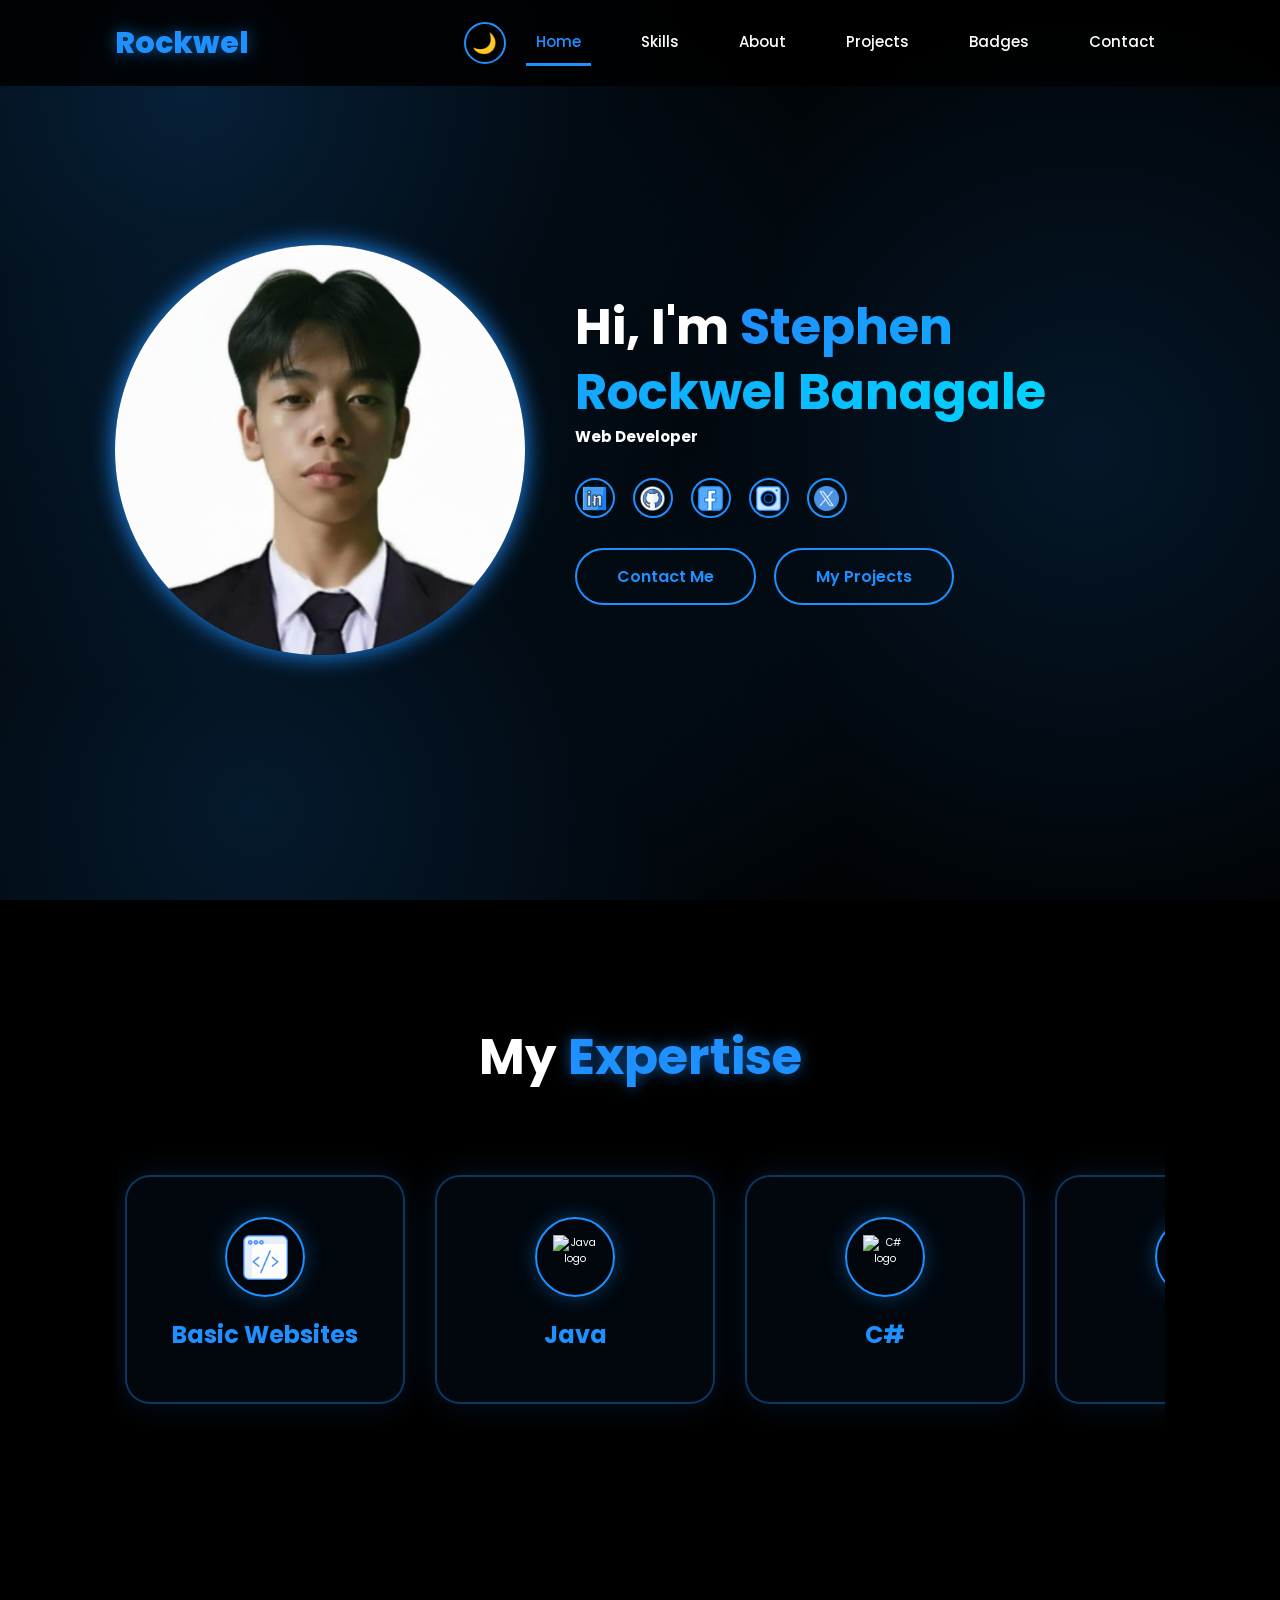
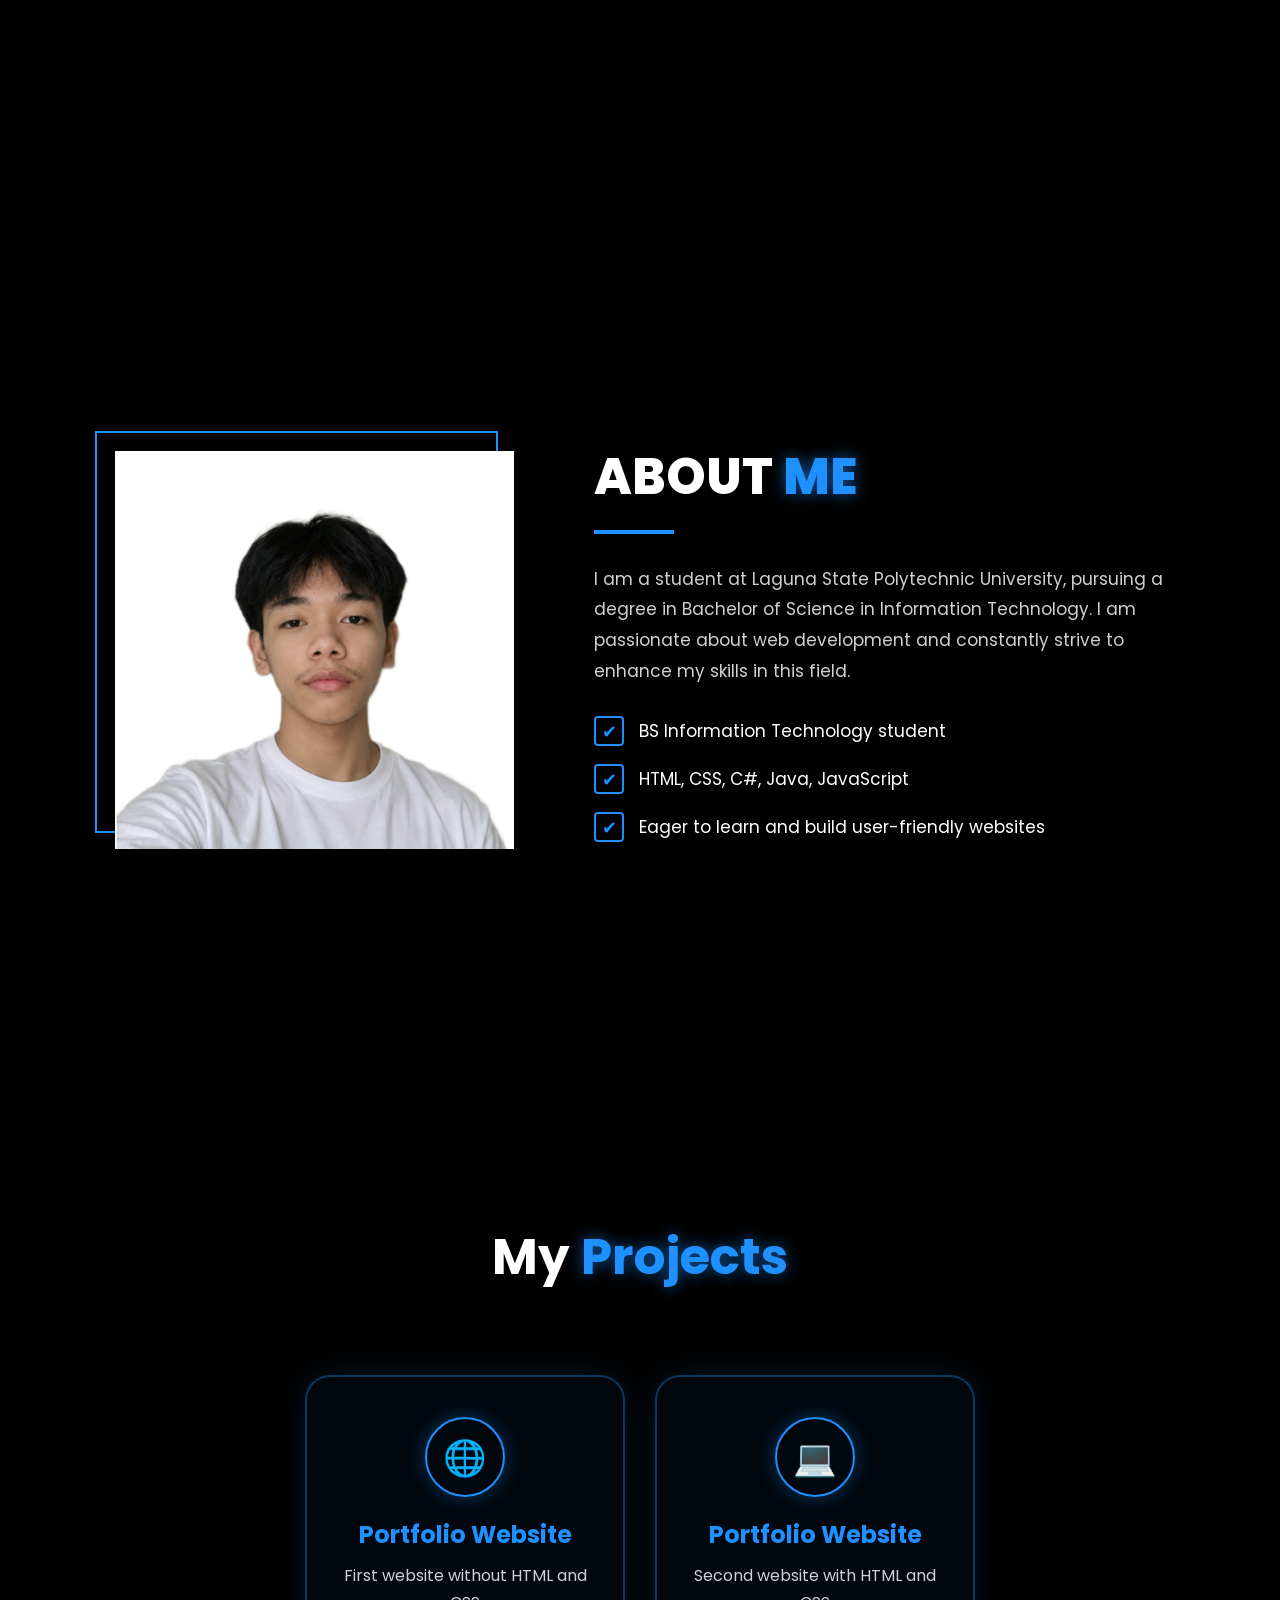
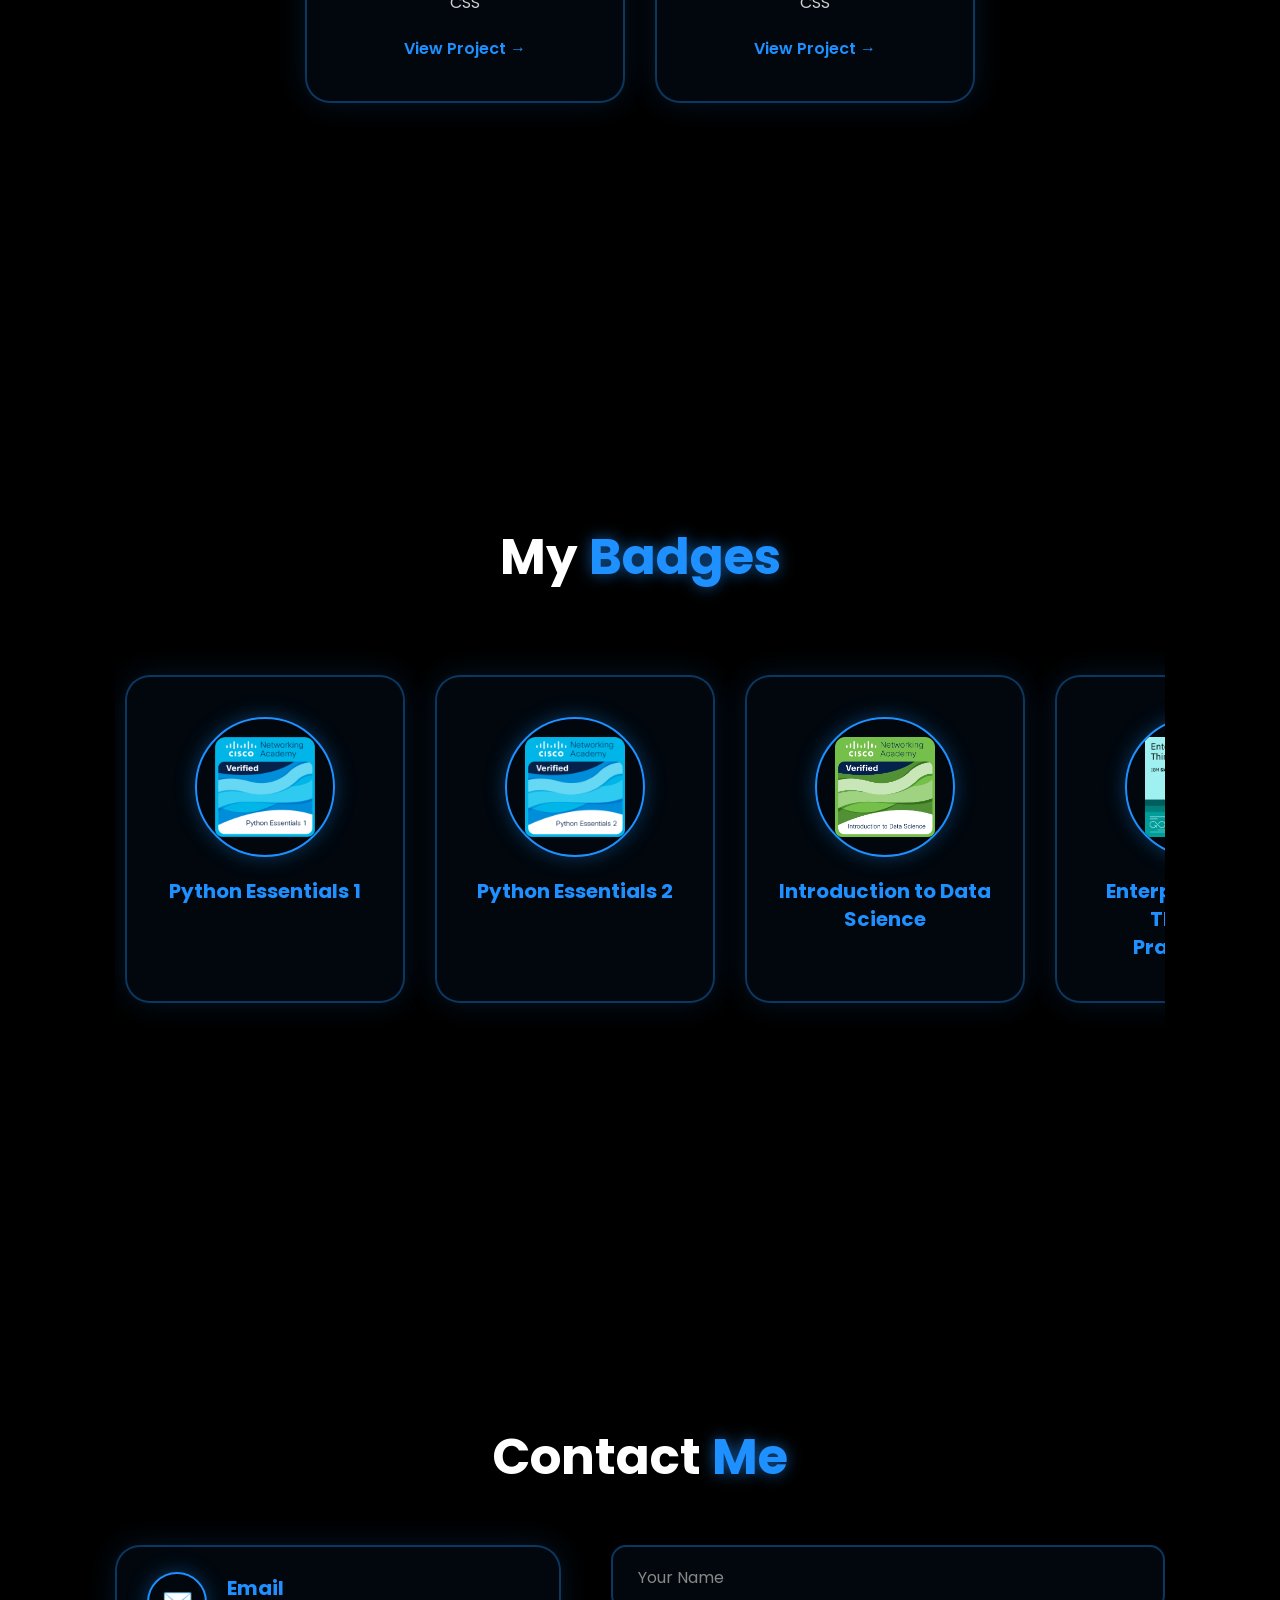
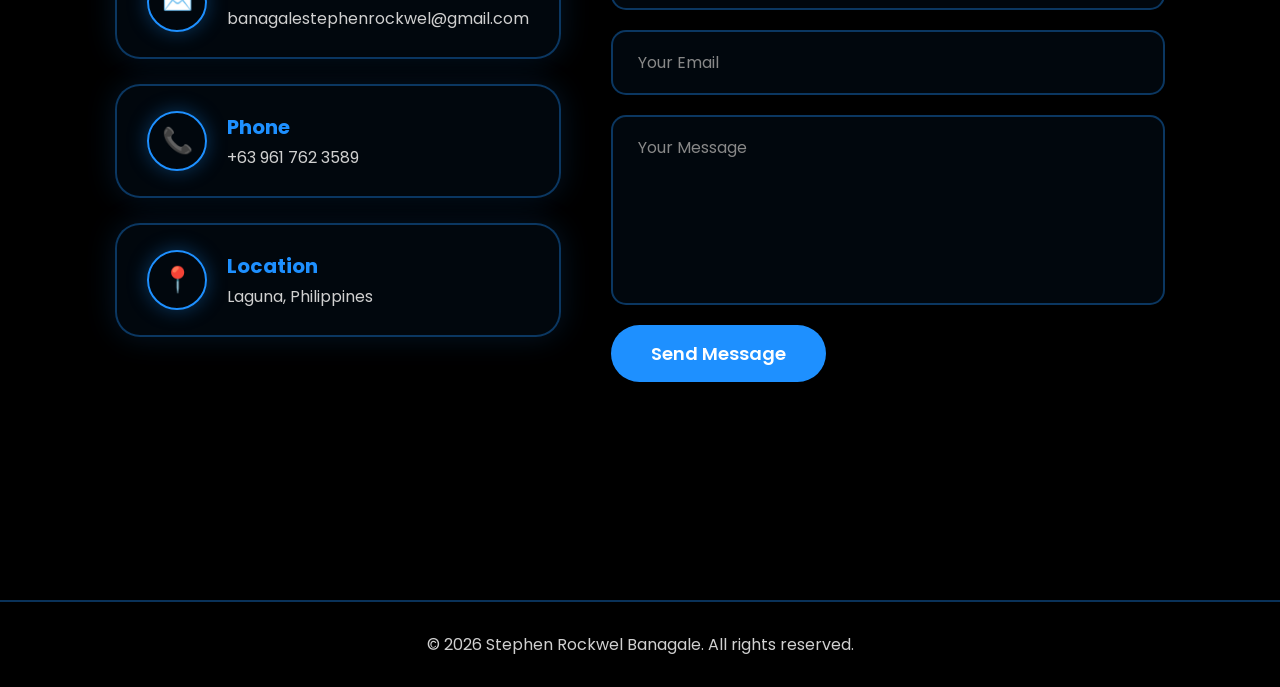
==== commit 6b431756: "Add files via upload" ====
--- a/index.html
+++ b/index.html
@@ -3,7 +3,6 @@
 <head>
     <meta charset="UTF-8">
     <meta name="viewport" content="width=device-width, initial-scale=1.0">
-    <link rel="stylesheet" href="style.css">
     <title>Stephen Banagale | Web Developer Portfolio</title>
     <meta name="description" content="Portfolio of Stephen Rockwel Banagale, a BS Information Technology student at Laguna State Polytechnic University. Skills in HTML, CSS, JavaScript, Java, C#, and Python.">
     <meta name="author" content="Stephen Rockwel Banagale">
@@ -14,260 +13,333 @@
     <meta property="og:description" content="BSIT student and aspiring web developer.">
     <meta property="og:type" content="website">
     <meta property="og:url" content="https://banagalestephenrockwel-collab.github.io/My-Portfolio/">
+
+    <link rel="preconnect" href="https://fonts.googleapis.com">
+    <link rel="preconnect" href="https://fonts.gstatic.com" crossorigin>
+    <link href="https://fonts.googleapis.com/css2?family=Poppins:wght@400;500;600;700;800&display=swap" rel="stylesheet">
+
+    <script>
+        try {
+            document.documentElement.setAttribute('data-theme', localStorage.getItem('theme') || 'dark');
+        } catch (e) {
+            document.documentElement.setAttribute('data-theme', 'dark');
+        }
+    </script>
+
+    <link rel="stylesheet" href="style.css">
 </head>
 <body>
-    <header>    
-                <a href="#" class="logo">Rockwel</a>
+
+    <div class="progress-bar"></div>
+
+    <header>
+        <a href="#home" class="logo">Rockwel</a>
+
+        <button class="theme-toggle" id="theme-toggle" aria-label="Toggle dark or light mode">🌙</button>
+        <div class="menu-toggle" id="menu-toggle" role="button" tabindex="0" aria-label="Toggle menu">☰</div>
 
         <nav>
-            <ul class="nav-links">
-                <a href="#home" class = "active">Home</a>
-                <a href="#skills">Skills</a>
-                <a href="#about">About</a></li>
-                <a href="#projects">Projects</a>
-                <a href="#badge">Badges</a>
-                <a href="#contact">Contact</a>
-                
-            </ul>
-            </nav>
+            <a href="#home" class="active">Home</a>
+            <a href="#skills">Skills</a>
+            <a href="#about">About</a>
+            <a href="#projects">Projects</a>
+            <a href="#badge">Badges</a>
+            <a href="#contact">Contact</a>
+        </nav>
     </header>
-    <section class="home" id = "home">
-    <div class= "home-img">
-        <img src="main.png" alt="Profile Image">
-    </div>
-    <div class="home-content">
-        <h1>Hi, I'm <span class="text-typing"> Stephen Rockwel Banagale</span></h1>
-       <h2><p>
-           I aspire to become a successful Web Developer in the future. <br> I am hardworking and eager to learn new things. <br> During my free time, I enjoy playing online games, drawing, and hanging out with my friends. 
-        </p></h2>
-        <div class="social-icons">
-        <a href= "https://www.linkedin.com/in/stephen-rockwel-ba%C3%B1agale-522953428/?isSelfProfile=true"><img src= "linkedin-logo.png" alt="LinkedIn" width = "25" height = "25"></a>
-        <a href="https://github.com/banagalestephenrockwel-collab"><image src = "github.png" alt = "Github" width = "25" height = "25"></a>
-        <a href="https://www.facebook.com/profile.php?id=61578231022201"><img src = "facebook.png" alt="Facebook" width = "25" height = "25"></a>
-        <a href="https://www.instagram.com/posangggggitimmmm/"><img src = "instagram.png" alt="Instagram" width = "25" height = "25"></a>
-        <a href="https://x.com/stipenpogi"><img src = "twitter.png" alt="Twitter" width = "25" height = "25"></a>
-    </div>
-</section>
-
-<section class="services" id="skills">
-    <h2 class="heading">My <span>Experties</span></h2>
-
-    <div class="skills-scroll">
-
-        <div class="service-card">
-            <div class="service-icon">
-                <img src="web.png" alt="web logo">
-            </div>
-            <h3>Basic Websites</h3>
-        </div>
-
-        <div class="service-card">
-            <div class="service-icon">
-                <img src="java-logo.png" alt="java logo">
-            </div>
-            <h3>Java</h3>
-        </div>
-
-        <div class="service-card">
-            <div class="service-icon">
-                <img src="https://cdn.jsdelivr.net/gh/devicons/devicon/icons/csharp/csharp-original.svg" alt="C# logo">
-            </div>
-            <h3>C#</h3>
-        </div>
-
-        <div class="service-card">
-            <div class="service-icon">
-                <img src="https://cdn.jsdelivr.net/gh/devicons/devicon/icons/css3/css3-original.svg" alt="CSS logo">
-            </div>
-            <h3>CSS</h3>
-        </div>
-
-        <div class="service-card">
-            <div class="service-icon">
-                <img src="java-script.png" alt="js logo">
-            </div>
-            <h3>JavaScript</h3>
-        </div>  <div class="service-card">
-            <div class="service-icon">
-            <img src="https://cdn.jsdelivr.net/gh/devicons/devicon/icons/python/python-original.svg" alt="phyton logo">
-            </div>
-            <h3>PHYTON</h3>
-        </div>
-
-    </div>
-</section>
-
-<section class="about" id="about">
-    <div class="about-wrapper">
-
-        <div class="about-img">
-            <img src="me.jpg" alt="Rockwel">
-        </div>
-
-        <div class="about-info">
-            <h2 class="about-title">About <span>Me</span></h2>
-            <div class="about-line"></div>
-
-            <p>
-                I am a student at Laguna State Polytechnic University, pursuing a degree
-                in Bachelor of Science in Information Technology. I am passionate about web
-                development and constantly strive to enhance my skills in this field.
-            </p>
-
-            <ul class="about-list">
-                <li><span class="check">✔</span> BS Information Technology student</li>
-                <li><span class="check">✔</span> HTML, CSS, C#, Java, JavaScript</li>
-                <li><span class="check">✔</span> Eager to learn and build user-friendly websites</li>
-            </ul>
-        </div>
-
-    </div>
-</section>
-
-<section class="projects" id="projects">
-    <h2 class="heading">My <span>Projects</span></h2>
-
-    <div class="projects-scroll">
-
-        <a href="https://sites.google.com/view/s-portfolio1/home" target="_blank" rel="noopener" class="project-card">
-            <div class="project-icon">🌐</div>
-            <h3>Portfolio Website</h3>
-            <p>First website without HTML and CSS</p>
-            <span class="project-link">View Project →</span>
-        </a>
-
-        <a href="https://banagalestephenrockwel-collab.github.io/My-Portfolio/" target="_blank" rel="noopener" class="project-card">
-            <div class="project-icon">💻</div>
-            <h3>Portfolio Website</h3>
-            <p>Second website with HTML and CSS</p>
-            <span class="project-link">View Project →</span>
-        </a>
-
-    </div>
-</section>
-
-<section class="badges" id="badge">
-    <h2 class="heading">My<span> Badges</span></h2>
-
-    <div class="badge-scroll">
-
-        <div class="badges-card">
-            <div class="badges-icon">
-                <img src="pe1.png" alt="pe1">
-            </div>
-            <h3>Pyhton Essentials 1</h3>
-        </div>
-
-        <div class="badges-card">
-            <div class="badges-icon">
-                <img src="pe2.png" alt="pe2">
-            </div>
-            <h3>Phyton Essentials 2</h3>
-        </div>
-
-        <div class="badges-card">
-            <div class="badges-icon">
-                <img src="introduction-to-data-science.png" alt="Introtodatascience">
-            </div>
-            <h3>Introduction to Data Sience</h3>
-        </div>
-
-        <div class="badges-card">
-            <div class="badges-icon">
-                <img src="enterprise-design-thinking-practitioner.png" alt="enterprise">
-            </div>
-            <h3>Enterprise Design Thinking Practitioner</h3>
-        </div>
-    </div>
-</section>
-
-<section class="contact" id="contact">
-    <h2 class="heading">Contact <span>Me</span></h2>
-
-    <div class="contact-wrapper">
-
-        <div class="contact-info">
-            <a href="mailto:banagalestephenrockwel@gmail.com" class="contact-card">
-                <div class="contact-icon">✉️</div>
-                <div>
-                    <h3>Email</h3>
-                    <p>banagalestephenrockwel@gmail.com</p>
-                </div>
+
+    <section class="home" id="home">
+        <div class="home-img">
+            <img src="main.png" alt="Profile Image">
+        </div>
+
+        <div class="home-content">
+            <h1>Hi, I'm <span class="text-typing">Stephen Rockwel Banagale</span></h1>
+            <h2>Web Developer</h2>
+
+            <div class="social-icons">
+                <a href="https://www.linkedin.com/in/stephen-rockwel-ba%C3%B1agale-522953428/?isSelfProfile=true" target="_blank" rel="noopener noreferrer"><img src="linkedin-logo.png" alt="LinkedIn" width="25" height="25"></a>
+                <a href="https://github.com/banagalestephenrockwel-collab" target="_blank" rel="noopener noreferrer"><img src="github.png" alt="GitHub" width="25" height="25"></a>
+                <a href="https://www.facebook.com/profile.php?id=61578231022201" target="_blank" rel="noopener noreferrer"><img src="facebook.png" alt="Facebook" width="25" height="25"></a>
+                <a href="https://www.instagram.com/posangggggitimmmm/" target="_blank" rel="noopener noreferrer"><img src="instagram.png" alt="Instagram" width="25" height="25"></a>
+                <a href="https://x.com/stipenpogi" target="_blank" rel="noopener noreferrer"><img src="twitter.png" alt="Twitter" width="25" height="25"></a>
+            </div>
+
+            <a href="#contact" class="hero-btn">Contact Me</a>
+            <a href="#projects" class="hero-btn hero-btn-outline">My Projects</a>
+        </div>
+    </section>
+
+    <section class="services" id="skills">
+        <h2 class="heading">My <span>Expertise</span></h2>
+
+        <div class="skills-scroll">
+
+            <div class="service-card">
+                <div class="service-icon">
+                    <img src="web.png" alt="Web logo">
+                </div>
+                <h3>Basic Websites</h3>
+            </div>
+
+            <div class="service-card">
+                <div class="service-icon">
+                    <img src="https://cdn.jsdelivr.net/gh/devicons/devicon/icons/java/java-original.svg" alt="Java logo">
+                </div>
+                <h3>Java</h3>
+            </div>
+
+            <div class="service-card">
+                <div class="service-icon">
+                    <img src="https://cdn.jsdelivr.net/gh/devicons/devicon/icons/csharp/csharp-original.svg" alt="C# logo">
+                </div>
+                <h3>C#</h3>
+            </div>
+
+            <div class="service-card">
+                <div class="service-icon">
+                    <img src="https://cdn.jsdelivr.net/gh/devicons/devicon/icons/css3/css3-original.svg" alt="CSS logo">
+                </div>
+                <h3>CSS</h3>
+            </div>
+
+            <div class="service-card">
+                <div class="service-icon">
+                    <img src="java-script.png" alt="JavaScript logo">
+                </div>
+                <h3>JavaScript</h3>
+            </div>
+
+            <div class="service-card">
+                <div class="service-icon">
+                    <img src="https://cdn.jsdelivr.net/gh/devicons/devicon/icons/python/python-original.svg" alt="Python logo">
+                </div>
+                <h3>Python</h3>
+            </div>
+
+        </div>
+    </section>
+
+    <section class="about" id="about">
+        <div class="about-wrapper">
+
+            <div class="about-img">
+                <img src="me.jpg" alt="Rockwel" loading="lazy">
+            </div>
+
+            <div class="about-info">
+                <h2 class="about-title">About <span>Me</span></h2>
+                <div class="about-line"></div>
+
+                <p>
+                    I am a student at Laguna State Polytechnic University, pursuing a degree
+                    in Bachelor of Science in Information Technology. I am passionate about web
+                    development and constantly strive to enhance my skills in this field.
+                </p>
+
+                <ul class="about-list">
+                    <li><span class="check">✔</span> BS Information Technology student</li>
+                    <li><span class="check">✔</span> HTML, CSS, C#, Java, JavaScript</li>
+                    <li><span class="check">✔</span> Eager to learn and build user-friendly websites</li>
+                </ul>
+            </div>
+
+        </div>
+    </section>
+
+    <section class="projects" id="projects">
+        <h2 class="heading">My <span>Projects</span></h2>
+
+        <div class="projects-scroll">
+
+            <a href="https://sites.google.com/view/s-portfolio1/home" target="_blank" rel="noopener" class="project-card">
+                <div class="project-icon">🌐</div>
+                <h3>Portfolio Website</h3>
+                <p>First website without HTML and CSS</p>
+                <span class="project-link">View Project →</span>
             </a>
 
-            <a href="tel:+639123456789" class="contact-card">
-                <div class="contact-icon">📞</div>
-                <div>
-                    <h3>Phone</h3>
-                    <p>+63 961 762 3589</p>
-                </div>
+            <a href="https://banagalestephenrockwel-collab.github.io/My-Portfolio/" target="_blank" rel="noopener" class="project-card">
+                <div class="project-icon">💻</div>
+                <h3>Portfolio Website</h3>
+                <p>Second website with HTML and CSS</p>
+                <span class="project-link">View Project →</span>
             </a>
 
-            <div class="contact-card">
-                <div class="contact-icon">📍</div>
-                <div>
-                    <h3>Location</h3>
-                    <p>Laguna, Philippines</p>
-                </div>
-            </div>
-        </div>
-
-        <form class="contact-form" action="https://formspree.io/f/mvkgepyo" method="POST">
-            <input type="text" name="name" placeholder="Your Name" required>
-            <input type="email" name="email" placeholder="Your Email" required>
-            <textarea name="message" rows="6" placeholder="Your Message" required></textarea>
-            <button type="submit" class="contact-btn">Send Message</button>
-        </form>
-
-    </div>
-</section>
+        </div>
+    </section>
+
+    <section class="badges" id="badge">
+        <h2 class="heading">My <span>Badges</span></h2>
+
+        <div class="badge-scroll">
+
+            <div class="badges-card">
+                <div class="badges-icon">
+                    <img src="pe1.png" alt="Python Essentials 1" loading="lazy">
+                </div>
+                <h3>Python Essentials 1</h3>
+            </div>
+
+            <div class="badges-card">
+                <div class="badges-icon">
+                    <img src="pe2.png" alt="Python Essentials 2" loading="lazy">
+                </div>
+                <h3>Python Essentials 2</h3>
+            </div>
+
+            <div class="badges-card">
+                <div class="badges-icon">
+                    <img src="introduction-to-data-science.png" alt="Introduction to Data Science" loading="lazy">
+                </div>
+                <h3>Introduction to Data Science</h3>
+            </div>
+
+            <div class="badges-card">
+                <div class="badges-icon">
+                    <img src="enterprise-design-thinking-practitioner.png" alt="Enterprise Design Thinking Practitioner" loading="lazy">
+                </div>
+                <h3>Enterprise Design Thinking Practitioner</h3>
+            </div>
+
+        </div>
+    </section>
+
+    <section class="contact" id="contact">
+        <h2 class="heading">Contact <span>Me</span></h2>
+
+        <div class="contact-wrapper">
+
+            <div class="contact-info">
+                <a href="mailto:banagalestephenrockwel@gmail.com" class="contact-card">
+                    <div class="contact-icon">✉️</div>
+                    <div>
+                        <h3>Email</h3>
+                        <p>banagalestephenrockwel@gmail.com</p>
+                    </div>
+                </a>
+
+                <a href="tel:+639617623589" class="contact-card">
+                    <div class="contact-icon">📞</div>
+                    <div>
+                        <h3>Phone</h3>
+                        <p>+63 961 762 3589</p>
+                    </div>
+                </a>
+
+                <div class="contact-card">
+                    <div class="contact-icon">📍</div>
+                    <div>
+                        <h3>Location</h3>
+                        <p>Laguna, Philippines</p>
+                    </div>
+                </div>
+            </div>
+
+            <form class="contact-form" action="https://formspree.io/f/mvkgepyo" method="POST">
+                <input type="text" name="name" placeholder="Your Name" required>
+                <input type="email" name="email" placeholder="Your Email" required>
+                <textarea name="message" rows="6" placeholder="Your Message" required></textarea>
+                <button type="submit" class="contact-btn">Send Message</button>
+            </form>
+
+        </div>
+    </section>
+
+    <footer class="footer">
+        <p>&copy; 2026 Stephen Rockwel Banagale. All rights reserved.</p>
+    </footer>
+
+    <a href="#home" class="to-top" aria-label="Back to top">↑</a>
 
     <script>
-    const sections = document.querySelectorAll('section');
-    const navLinks = document.querySelectorAll('nav a');
-
-    // 1. Lumilipat ang line kapag nag-scroll
-    window.addEventListener('scroll', () => {
-        let current = 'home';
-
-        sections.forEach(sec => {
-            if (window.scrollY >= sec.offsetTop - 200) {
-                current = sec.getAttribute('id');
+        const themeToggle = document.getElementById('theme-toggle');
+        const sections = document.querySelectorAll('section');
+        const navLinks = document.querySelectorAll('nav a');
+        const nav = document.querySelector('nav');
+        const menuToggle = document.getElementById('menu-toggle');
+        const progressBar = document.querySelector('.progress-bar');
+        const toTop = document.querySelector('.to-top');
+
+        function applyTheme(theme) {
+            document.documentElement.setAttribute('data-theme', theme);
+            themeToggle.textContent = theme === 'dark' ? '🌙' : '☀️';
+            try { localStorage.setItem('theme', theme); } catch (e) {}
+        }
+
+        applyTheme(document.documentElement.getAttribute('data-theme') || 'dark');
+
+        themeToggle.addEventListener('click', () => {
+            const current = document.documentElement.getAttribute('data-theme');
+            applyTheme(current === 'dark' ? 'light' : 'dark');
+        });
+
+        function toggleMenu() {
+            const open = nav.classList.toggle('active');
+            menuToggle.textContent = open ? '✕' : '☰';
+        }
+
+        function closeMenu() {
+            nav.classList.remove('active');
+            menuToggle.textContent = '☰';
+        }
+
+        menuToggle.addEventListener('click', toggleMenu);
+        menuToggle.addEventListener('keydown', (e) => {
+            if (e.key === 'Enter' || e.key === ' ') {
+                e.preventDefault();
+                toggleMenu();
             }
         });
 
+        window.addEventListener('scroll', () => {
+            let current = 'home';
+
+            sections.forEach(sec => {
+                if (window.scrollY >= sec.offsetTop - 200) {
+                    current = sec.getAttribute('id');
+                }
+            });
+
+            if (window.innerHeight + window.scrollY >= document.body.offsetHeight - 5) {
+                current = 'contact';
+            }
+
+            navLinks.forEach(link => {
+                link.classList.toggle('active', link.getAttribute('href') === '#' + current);
+            });
+
+            const h = document.documentElement;
+            const pct = (h.scrollTop / (h.scrollHeight - h.clientHeight)) * 100;
+            progressBar.style.width = pct + '%';
+
+            toTop.classList.toggle('show', window.scrollY > 500);
+        });
+
         navLinks.forEach(link => {
-            link.classList.toggle('active', link.getAttribute('href') === '#' + current);
+            link.addEventListener('click', () => {
+                navLinks.forEach(l => l.classList.remove('active'));
+                link.classList.add('active');
+                closeMenu();
+            });
         });
-    });
-
-    
-    navLinks.forEach(link => {
-        link.addEventListener('click', () => {
-            navLinks.forEach(l => l.classList.remove('active'));
-            link.classList.add('active');
-        });
-    });
-
-    const revealItems = document.querySelectorAll(
-    '.heading, .home-img, .home-content, .service-card, .about-img, .about-info, .project-card, .badges-card, .contact-card, .contact-form'
-);
-
-revealItems.forEach(el => el.classList.add('reveal'));
-
-const observer = new IntersectionObserver((entries) => {
-    entries.forEach(entry => {
-        if (entry.isIntersecting) {
-            entry.target.classList.add('show');
-            observer.unobserve(entry.target);   // isang beses lang mag-animate
-        }
-    });
-}, { threshold: 0.15 });
-
-revealItems.forEach(el => observer.observe(el));
-</script>
+
+        const revealItems = document.querySelectorAll(
+            '.heading, .home-img, .home-content, .service-card, .about-img, .about-info, .project-card, .badges-card, .contact-card, .contact-form'
+        );
+
+        revealItems.forEach(el => el.classList.add('reveal'));
+
+        const observer = new IntersectionObserver((entries) => {
+            entries.forEach(entry => {
+                if (entry.isIntersecting) {
+                    entry.target.classList.add('show');
+                    observer.unobserve(entry.target);
+                }
+            });
+        }, { threshold: 0.15 });
+
+        revealItems.forEach(el => observer.observe(el));
+    </script>
 </body>
-<footer class="footer">
-    <p>&copy; 2026 Stephen Rockwel Banagale. All rights reserved.</p>
-</footer>
 </html>
--- a/style.css
+++ b/style.css
@@ -1,81 +1,207 @@
-*{
+:root {
+    --bg: #000;
+    --text: #fff;
+    --muted: #d0d0d0;
+    --placeholder: #888;
+    --header-bg: rgba(0, 0, 0, 0.85);
+    --header-solid: #000;
+    --card-bg: rgba(30, 144, 255, 0.05);
+    --card-hover: rgba(30, 144, 255, 0.12);
+    --card-border: rgba(30, 144, 255, 0.35);
+    --card-shadow: 0 0 30px rgba(30, 144, 255, 0.15);
+    --scroll-track: #050a14;
+    --blob-1: rgba(30, 144, 255, 0.22);
+    --blob-2: rgba(30, 144, 255, 0.16);
+    --blob-3: rgba(30, 144, 255, 0.18);
+}
+
+[data-theme="light"] {
+    --bg: #f3f8ff;
+    --text: #0b1a2e;
+    --muted: #44546a;
+    --placeholder: #7a8aa0;
+    --header-bg: rgba(255, 255, 255, 0.85);
+    --header-solid: #ffffff;
+    --card-bg: rgba(255, 255, 255, 0.75);
+    --card-hover: rgba(30, 144, 255, 0.12);
+    --card-border: rgba(30, 144, 255, 0.4);
+    --card-shadow: 0 8px 25px rgba(30, 144, 255, 0.15);
+    --scroll-track: #e3eefc;
+    --blob-1: rgba(30, 144, 255, 0.15);
+    --blob-2: rgba(0, 212, 255, 0.12);
+    --blob-3: rgba(30, 144, 255, 0.12);
+}
+
+* {
     margin: 0;
     padding: 0;
     box-sizing: border-box;
     text-decoration: none;
-    border: none; 
+    border: none;
     outline: none;
     font-family: 'Poppins', sans-serif;
 }
 
-html{
+html {
     font-size: 62.5%;
     scroll-behavior: smooth;
     scroll-padding-top: 10rem;
 }
 
-body{
+body {
     width: 100%;
-    height: 100vh;
+    min-height: 100vh;
     overflow-x: hidden;
-    background-color:black;
-    color:white;
-}
-
-header{
-    margin-top:20px;
+    background-color: var(--bg);
+    color: var(--text);
+    transition: background-color 0.3s ease, color 0.3s ease;
+}
+
+body::before {
+    content: "";
+    position: fixed;
+    inset: 0;
+    z-index: -1;
+    pointer-events: none;
+    background:
+        radial-gradient(circle at 15% 10%, var(--blob-1), transparent 45%),
+        radial-gradient(circle at 85% 50%, var(--blob-2), transparent 50%),
+        radial-gradient(circle at 20% 90%, var(--blob-3), transparent 45%);
+}
+
+::-webkit-scrollbar {
+    width: 1rem;
+}
+
+::-webkit-scrollbar-track {
+    background: var(--scroll-track);
+}
+
+::-webkit-scrollbar-thumb {
+    background: dodgerblue;
+    border-radius: 1rem;
+}
+
+a:focus-visible,
+button:focus-visible {
+    outline: 0.3rem solid dodgerblue;
+    outline-offset: 0.4rem;
+}
+
+.progress-bar {
+    position: fixed;
+    top: 0;
+    left: 0;
+    height: 0.4rem;
+    width: 0;
+    background: linear-gradient(90deg, dodgerblue, #00d4ff);
+    box-shadow: 0 0 10px rgba(30, 144, 255, 0.8);
+    z-index: 200;
+}
+
+.to-top {
+    position: fixed;
+    right: 2rem;
+    bottom: 2rem;
+    width: 4.5rem;
+    height: 4.5rem;
+    display: flex;
+    justify-content: center;
+    align-items: center;
+    background: dodgerblue;
+    color: #fff;
+    font-size: 2.2rem;
+    border-radius: 50%;
+    box-shadow: 0 0 20px rgba(30, 144, 255, 0.6);
+    opacity: 0;
+    pointer-events: none;
+    transition: 0.3s ease;
+    z-index: 100;
+}
+
+.to-top.show {
+    opacity: 1;
+    pointer-events: auto;
+}
+
+.to-top:hover {
+    transform: translateY(-0.4rem);
+    box-shadow: 0 0 30px dodgerblue;
+}
+
+header {
     position: fixed;
     top: 0;
     left: 0;
     width: 100%;
     padding: 2rem 9%;
-    background-color:transparent;
-    filter:drop-shadow(10px);
-    display:flex;
-    justify-content:space-between;
-    align-items:center;
+    background-color: var(--header-bg);
+    backdrop-filter: blur(6px);
+    display: flex;
+    justify-content: space-between;
+    align-items: center;
     z-index: 100;
 }
 
-.logo{
+.logo {
     font-size: 3rem;
-    color:dodgerblue;
-    font-weight:800;
-    cursor:pointer;
-    transition:0.5s ease;
-    
-}
-
-.logo:hover{
-    transform:scale(1.1);
-}
-
-nav{
+    color: dodgerblue;
+    font-weight: 800;
+    cursor: pointer;
+    transition: 0.5s ease;
+    text-shadow: 0 0 15px rgba(30, 144, 255, 0.6);
+}
+
+.logo:hover {
+    transform: scale(1.1);
+}
+
+.theme-toggle {
+    margin-left: auto;
+    margin-right: 2rem;
+    width: 4.2rem;
+    height: 4.2rem;
+    font-size: 2rem;
+    display: inline-flex;
+    justify-content: center;
+    align-items: center;
+    background: transparent;
+    border: 0.2rem solid dodgerblue;
+    border-radius: 50%;
+    cursor: pointer;
+    transition: 0.3s ease;
+}
+
+.theme-toggle:hover {
+    background: dodgerblue;
+    box-shadow: 0 0 20px dodgerblue;
+    transform: rotate(20deg);
+}
+
+nav {
     display: flex;
     flex-direction: row;
     align-items: center;
-    gap:4rem;
-}
-
-nav a{
-    display:inline-block;
+    gap: 4rem;
+}
+
+nav a {
+    display: inline-block;
     font-size: 1.5rem;
-    color:white;
-    margin-left:6 rem;
-    padding:1rem ;
-    font-weight:500;
-    transition:0.3s ease;
+    color: var(--text);
+    padding: 1rem;
+    font-weight: 500;
+    transition: 0.3s ease;
     border-bottom: 3px solid transparent;
 }
 
 nav a:hover,
-nav a.active{
-    color:dodgerblue;
+nav a.active {
+    color: dodgerblue;
     border-bottom: 3px solid dodgerblue;
 }
 
-
-.menu-toggle{
+.menu-toggle {
     display: none;
     font-size: 3.5rem;
     color: dodgerblue;
@@ -83,29 +209,627 @@
     user-select: none;
 }
 
-
-@media (max-width: 995px){
-
-    html{
+section {
+    min-height: 100vh;
+    padding: 5rem 9%;
+    background: transparent;
+}
+
+.heading {
+    font-size: 5rem;
+    text-align: center;
+    margin-bottom: 5rem;
+}
+
+.heading span {
+    color: dodgerblue;
+    text-shadow: 0 0 15px rgba(30, 144, 255, 0.6);
+}
+
+.home {
+    display: flex;
+    justify-content: center;
+    align-items: center;
+    gap: 5rem;
+}
+
+.home .home-content h1 {
+    font-size: 5rem;
+    font-weight: 700;
+    line-height: 1.3;
+}
+
+.home-content h1 span {
+    background: linear-gradient(90deg, dodgerblue, #00d4ff);
+    -webkit-background-clip: text;
+    background-clip: text;
+    -webkit-text-fill-color: transparent;
+}
+
+.home-content {
+    flex: 1;
+    min-width: 0;
+}
+
+.home-img {
+    position: relative;
+    flex-shrink: 0;
+    width: 32vw;
+    height: 32vw;
+    aspect-ratio: 1 / 1;
+    overflow: hidden;
+    border-radius: 50%;
+    box-shadow: 0 0 25px dodgerblue;
+    cursor: pointer;
+    transition: 0.2s linear;
+    animation: glowPulse 3s ease-in-out infinite;
+}
+
+@keyframes glowPulse {
+    0%, 100% { box-shadow: 0 0 20px rgba(30, 144, 255, 0.5); }
+    50%      { box-shadow: 0 0 45px rgba(30, 144, 255, 0.9); }
+}
+
+.home-img img {
+    width: 100%;
+    height: 100%;
+    object-fit: cover;
+    display: block;
+    transition: 0.2s linear;
+}
+
+.home-img img:hover {
+    transform: scale(1.05);
+}
+
+.social-icons a {
+    display: inline-flex;
+    justify-content: center;
+    align-items: center;
+    width: 4rem;
+    height: 4rem;
+    border: 0.2rem solid dodgerblue;
+    font-size: 2rem;
+    border-radius: 50%;
+    margin: 3rem 1.5rem 3rem 0;
+    transition: 0.3s ease;
+    color: var(--text);
+}
+
+.social-icons a:hover {
+    color: #fff;
+    transform: scale(1.3) translateY(-0.5rem);
+    background-color: dodgerblue;
+    box-shadow: 0 0 25px dodgerblue;
+}
+
+.hero-btn {
+    display: inline-block;
+    align-self: flex-start;
+    padding: 1.4rem 4rem;
+    font-size: 1.6rem;
+    font-weight: 600;
+    text-align: center;
+    color: dodgerblue;
+    background: transparent;
+    border: 0.2rem solid dodgerblue;
+    border-radius: 5rem;
+    cursor: pointer;
+    transition: 0.3s ease;
+}
+
+.hero-btn:hover {
+    background: dodgerblue;
+    color: #fff;
+    transform: translateY(-0.3rem);
+    box-shadow: 0 0 25px dodgerblue;
+}
+
+.hero-btn-outline {
+    margin-left: 1.5rem;
+}
+
+.service-card,
+.project-card,
+.badges-card,
+.contact-card {
+    border: 0.2rem solid var(--card-border);
+    border-radius: 2.5rem;
+    background-color: var(--card-bg);
+    backdrop-filter: blur(8px);
+    box-shadow: var(--card-shadow);
+    transition: 0.3s ease;
+}
+
+.service-card:hover,
+.project-card:hover,
+.badges-card:hover,
+.contact-card:hover {
+    border-color: dodgerblue;
+    background-color: var(--card-hover);
+    box-shadow: 0 0 25px dodgerblue;
+}
+
+.services,
+.badges,
+.projects,
+.contact {
+    display: flex;
+    flex-direction: column;
+    align-items: center;
+    padding-top: 12rem;
+}
+
+.services,
+.badges {
+    text-align: center;
+}
+
+.skills-scroll,
+.projects-scroll,
+.badge-scroll {
+    display: flex;
+    flex-direction: row;
+    flex-wrap: nowrap;
+    gap: 3rem;
+    width: 100%;
+    overflow-x: auto;
+    padding: 3rem 1rem 4rem;
+}
+
+.skills-scroll,
+.badge-scroll {
+    scroll-snap-type: x mandatory;
+}
+
+.skills-scroll::-webkit-scrollbar {
+    height: 0.8rem;
+}
+
+.skills-scroll::-webkit-scrollbar-track {
+    background: rgba(30, 144, 255, 0.1);
+    border-radius: 1rem;
+}
+
+.skills-scroll::-webkit-scrollbar-thumb {
+    background: dodgerblue;
+    border-radius: 1rem;
+}
+
+.projects-scroll,
+.badge-scroll {
+    scrollbar-width: none;
+    -ms-overflow-style: none;
+}
+
+.projects-scroll::-webkit-scrollbar,
+.badge-scroll::-webkit-scrollbar {
+    display: none;
+}
+
+.service-card {
+    flex: 0 0 28rem;
+    scroll-snap-align: center;
+    padding: 4rem 3rem;
+    cursor: pointer;
+}
+
+.service-card:hover,
+.project-card:hover,
+.badges-card:hover {
+    transform: translateY(-1rem);
+}
+
+.service-icon {
+    display: inline-flex;
+    justify-content: center;
+    align-items: center;
+    width: 8rem;
+    height: 8rem;
+    border: 0.2rem solid dodgerblue;
+    border-radius: 50%;
+    margin-bottom: 2rem;
+    box-shadow: 0 0 20px rgba(30, 144, 255, 0.35);
+    transition: 0.3s ease;
+}
+
+.service-icon img {
+    width: 4.5rem;
+    height: 4.5rem;
+    object-fit: contain;
+}
+
+.service-card:hover .service-icon {
+    background-color: dodgerblue;
+    box-shadow: 0 0 25px dodgerblue;
+}
+
+.service-card h3 {
+    font-size: 2.4rem;
+    color: dodgerblue;
+    margin-bottom: 1rem;
+}
+
+.about {
+    display: flex;
+    align-items: center;
+    justify-content: center;
+}
+
+.about-wrapper {
+    display: flex;
+    align-items: center;
+    gap: 8rem;
+    width: 100%;
+}
+
+.about-img {
+    position: relative;
+    flex: 0 0 38%;
+    aspect-ratio: 1 / 1;
+}
+
+.about-img::before {
+    content: "";
+    position: absolute;
+    top: -2rem;
+    left: -2rem;
+    width: 100%;
+    height: 100%;
+    border: 0.2rem solid dodgerblue;
+    z-index: 0;
+    transition: 0.3s ease;
+}
+
+.about-img img {
+    position: relative;
+    z-index: 1;
+    width: 100%;
+    height: 100%;
+    object-fit: cover;
+    display: block;
+}
+
+.about-img:hover::before {
+    top: -1rem;
+    left: -1rem;
+    box-shadow: 0 0 25px dodgerblue;
+}
+
+.about-title {
+    font-size: 5rem;
+    font-weight: 800;
+    text-transform: uppercase;
+}
+
+.about-title span {
+    color: dodgerblue;
+    text-shadow: 0 0 15px rgba(30, 144, 255, 0.6);
+}
+
+.about-line {
+    width: 8rem;
+    height: 0.4rem;
+    background-color: dodgerblue;
+    margin: 1.5rem 0 3rem;
+}
+
+.about-info p {
+    font-size: 1.7rem;
+    line-height: 1.8;
+    color: var(--muted);
+    margin-bottom: 3rem;
+}
+
+.about-list {
+    list-style: none;
+}
+
+.about-list li {
+    display: flex;
+    align-items: center;
+    gap: 1.5rem;
+    font-size: 1.7rem;
+    margin-bottom: 1.8rem;
+}
+
+.check {
+    display: inline-flex;
+    justify-content: center;
+    align-items: center;
+    width: 3rem;
+    height: 3rem;
+    border: 0.2rem solid dodgerblue;
+    border-radius: 0.4rem;
+    color: dodgerblue;
+    font-size: 1.8rem;
+    flex-shrink: 0;
+}
+
+.project-card:first-child {
+    margin-left: auto;
+}
+
+.project-card:last-child {
+    margin-right: auto;
+}
+
+.project-card {
+    flex: 0 0 32rem;
+    display: flex;
+    flex-direction: column;
+    align-items: center;
+    text-align: center;
+    padding: 4rem 3rem;
+    color: var(--text);
+    cursor: pointer;
+}
+
+.project-icon {
+    display: inline-flex;
+    justify-content: center;
+    align-items: center;
+    width: 8rem;
+    height: 8rem;
+    border: 0.2rem solid dodgerblue;
+    border-radius: 50%;
+    font-size: 3.5rem;
+    margin-bottom: 2rem;
+    box-shadow: 0 0 20px rgba(30, 144, 255, 0.35);
+    transition: 0.3s ease;
+}
+
+.project-card:hover .project-icon {
+    background-color: dodgerblue;
+    box-shadow: 0 0 25px dodgerblue;
+}
+
+.project-card h3 {
+    font-size: 2.4rem;
+    color: dodgerblue;
+    margin-bottom: 1rem;
+}
+
+.project-card p {
+    font-size: 1.6rem;
+    line-height: 1.7;
+    color: var(--muted);
+    margin-bottom: 2rem;
+}
+
+.project-link {
+    font-size: 1.6rem;
+    font-weight: 600;
+    color: dodgerblue;
+}
+
+.badges-card {
+    flex: 0 0 28rem;
+    scroll-snap-align: center;
+    display: flex;
+    flex-direction: column;
+    align-items: center;
+    padding: 4rem 3rem;
+    cursor: pointer;
+}
+
+.badges-icon {
+    display: flex;
+    justify-content: center;
+    align-items: center;
+    width: 14rem;
+    height: 14rem;
+    border: 0.2rem solid dodgerblue;
+    border-radius: 50%;
+    margin-bottom: 2rem;
+    overflow: hidden;
+    box-shadow: 0 0 20px rgba(30, 144, 255, 0.35);
+    transition: 0.3s ease;
+}
+
+.badges-icon img {
+    width: 10rem;
+    height: 10rem;
+    object-fit: contain;
+}
+
+.badges-card:hover .badges-icon {
+    box-shadow: 0 0 25px dodgerblue;
+}
+
+.badges-card h3 {
+    font-size: 2rem;
+    line-height: 1.4;
+    color: dodgerblue;
+}
+
+.contact-wrapper {
+    display: flex;
+    gap: 5rem;
+    width: 100%;
+    align-items: stretch;
+}
+
+.contact-info {
+    flex: 1;
+    display: flex;
+    flex-direction: column;
+    gap: 2.5rem;
+}
+
+.contact-card {
+    display: flex;
+    align-items: center;
+    gap: 2rem;
+    padding: 2.5rem 3rem;
+    color: var(--text);
+}
+
+.contact-card:hover {
+    transform: translateY(-0.5rem);
+}
+
+.contact-icon {
+    display: flex;
+    justify-content: center;
+    align-items: center;
+    flex-shrink: 0;
+    width: 6rem;
+    height: 6rem;
+    border: 0.2rem solid dodgerblue;
+    border-radius: 50%;
+    font-size: 2.5rem;
+    box-shadow: 0 0 20px rgba(30, 144, 255, 0.35);
+    transition: 0.3s ease;
+}
+
+.contact-card:hover .contact-icon {
+    background-color: dodgerblue;
+    box-shadow: 0 0 25px dodgerblue;
+}
+
+.contact-card h3 {
+    font-size: 2rem;
+    color: dodgerblue;
+    margin-bottom: 0.3rem;
+}
+
+.contact-card p {
+    font-size: 1.6rem;
+    color: var(--muted);
+}
+
+.contact-form {
+    flex: 1.3;
+    display: flex;
+    flex-direction: column;
+    gap: 2rem;
+}
+
+.contact-form input,
+.contact-form textarea {
+    width: 100%;
+    padding: 1.8rem 2.5rem;
+    font-size: 1.6rem;
+    color: var(--text);
+    background-color: var(--card-bg);
+    border: 0.2rem solid var(--card-border);
+    border-radius: 1.5rem;
+    transition: 0.3s ease;
+    resize: none;
+}
+
+.contact-form input::placeholder,
+.contact-form textarea::placeholder {
+    color: var(--placeholder);
+}
+
+.contact-form input:focus,
+.contact-form textarea:focus {
+    border-color: dodgerblue;
+    box-shadow: 0 0 15px dodgerblue;
+}
+
+.contact-btn {
+    display: inline-block;
+    align-self: flex-start;
+    padding: 1.5rem 4rem;
+    font-size: 1.8rem;
+    font-weight: 600;
+    text-align: center;
+    color: #fff;
+    background-color: dodgerblue;
+    border-radius: 5rem;
+    cursor: pointer;
+    transition: 0.3s ease;
+}
+
+.contact-btn:hover {
+    transform: translateY(-0.5rem);
+    box-shadow: 0 0 25px dodgerblue;
+}
+
+.footer {
+    display: flex;
+    justify-content: center;
+    align-items: center;
+    text-align: center;
+    padding: 3rem 9%;
+    border-top: 0.2rem solid var(--card-border);
+    background: transparent;
+}
+
+.footer p {
+    font-size: 1.6rem;
+    color: var(--muted);
+}
+
+.reveal {
+    opacity: 0;
+    transform: translateY(6rem);
+    transition: opacity 0.8s ease, transform 0.8s ease;
+}
+
+.reveal.show {
+    opacity: 1;
+    transform: translateY(0);
+}
+
+.service-card.show:hover,
+.project-card.show:hover,
+.badges-card.show:hover {
+    transform: translateY(-1rem);
+    transition: 0.3s ease;
+}
+
+.contact-card.show:hover {
+    transform: translateY(-0.5rem);
+    transition: 0.3s ease;
+}
+
+@media (prefers-reduced-motion: reduce) {
+    html {
+        scroll-behavior: auto;
+    }
+
+    .reveal {
+        opacity: 1;
+        transform: none;
+        transition: none;
+    }
+
+    .home-img {
+        animation: none;
+    }
+}
+
+@media (max-width: 995px) {
+
+    html {
         scroll-padding-top: 8rem;
     }
 
-    /* Header */
-    header{
-        margin-top: 0;
+    header {
         padding: 1.5rem 5%;
-        background-color: black;
-    }
-
-    .logo{
+        background-color: var(--header-solid);
+    }
+
+    .logo {
         font-size: 2.6rem;
     }
 
-    .menu-toggle{
+    .theme-toggle {
+        margin-right: 1.5rem;
+        width: 3.8rem;
+        height: 3.8rem;
+        font-size: 1.8rem;
+    }
+
+    .menu-toggle {
         display: block;
     }
 
-    nav{
+    nav {
         display: none;
         flex-direction: column;
         align-items: stretch;
@@ -116,1843 +840,253 @@
         width: 70%;
         max-width: 28rem;
         padding: 1rem 0;
-        background-color: black;
+        background-color: var(--header-solid);
         border-left: 0.3rem solid dodgerblue;
         border-bottom: 0.3rem solid dodgerblue;
         border-bottom-left-radius: 2rem;
     }
 
-    nav.active{
+    nav.active {
         display: flex;
     }
 
-    nav a{
+    nav a {
         font-size: 2rem;
-        margin: 0;
         padding: 1.5rem 2.5rem;
         border-bottom: none;
     }
 
     nav a:hover,
-    nav a.active{
+    nav a.active {
         border-bottom: none;
         border-left: 0.4rem solid dodgerblue;
         background-color: rgba(30, 144, 255, 0.1);
     }
 
-   
-    section{
+    section {
         min-height: auto;
         padding: 10rem 5% 4rem;
     }
 
-    .heading{
-        font-size: 3.6rem;
-        margin-bottom: 3rem;
-    }
-
-    
-    .home{
-        flex-direction: column;
-        justify-content: flex-start;
-        align-items: center;
-        text-align: center;
-        gap: 3rem;
-        padding-top: 11rem;
-    }
-
-    .home-img{
-        width: 60vw;
-        height: 60vw;
-        max-width: 28rem;
-        max-height: 28rem;
-    }
-
-    .home .home-content h1{
-        font-size: 3.2rem;
-        justify-content: center;
-    }
-
-    .home-content p{
-        font-size: 1.5rem;
-        line-height: 1.6;
-    }
-
-    .social-icons{
-        display: flex;
-        justify-content: center;
-        flex-wrap: wrap;
-    }
-
-    .social-icons a{
-        margin: 2rem 0.8rem;
-    }
-
-    /* Skills */
     .services,
     .badges,
     .projects,
-    .contact{
+    .contact {
         padding-top: 10rem;
     }
 
-    .service-card{
+    .heading {
+        font-size: 3.6rem;
+        margin-bottom: 3rem;
+    }
+
+    .home {
+        flex-direction: column;
+        align-items: center;
+        gap: 3rem;
+        padding: 10rem 5% 4rem;
+    }
+
+    .home-img {
+        width: 26rem;
+        height: 26rem;
+    }
+
+    .home-content {
+        width: 100%;
+        max-width: 60rem;
+        text-align: left;
+    }
+
+    .home .home-content h1 {
+        font-size: 2.4rem;
+        line-height: 1.3;
+    }
+
+    .home-content h1 span {
+        display: block;
+    }
+
+    .home .home-content h2 {
+        font-size: 2.2rem;
+        padding: 0;
+        margin-top: 0.8rem;
+        text-align: left;
+    }
+
+    .social-icons {
+        display: flex;
+        flex-wrap: wrap;
+        justify-content: flex-start;
+        gap: 1.2rem;
+    }
+
+    .social-icons a {
+        margin: 2rem 0;
+    }
+
+    .service-card {
         flex: 0 0 22rem;
         padding: 3rem 2rem;
     }
 
-    .service-card h3{
+    .service-card h3 {
         font-size: 2rem;
     }
 
-    /* About */
-    .about-wrapper{
+    .about-wrapper {
         flex-direction: column;
         gap: 5rem;
     }
 
-    .about-img{
+    .about-img {
         flex: none;
         width: 75%;
-        margin-left: 2rem;      
-    }
-
-    .about-title{
+        margin: 0 auto;
+    }
+
+    .about-title {
         font-size: 3.6rem;
         text-align: center;
     }
 
-    .about-line{
+    .about-line {
         margin: 1.5rem auto 2.5rem;
     }
 
-    .about-info p{
+    .about-info p {
         font-size: 1.5rem;
         text-align: center;
     }
 
-    .about-list li{
+    .about-list li {
         font-size: 1.5rem;
         align-items: flex-start;
     }
 
-   
-    .projects-scroll{
-        flex-direction: column;   
+    .projects-scroll {
+        flex-direction: column;
         align-items: center;
-        overflow-x: visible;
-    }
-
-    .project-card{
-        flex:none;
-        max-width:32rem;
-        width:100%;
-    }
-
-    .project-card h3{
+        overflow: visible;
+        padding: 3rem 0 4rem;
+    }
+
+    .project-card,
+    .project-card:first-child,
+    .project-card:last-child {
+        flex: none;
+        width: 100%;
+        max-width: 32rem;
+        margin-left: 0;
+        margin-right: 0;
+        padding: 3rem 2rem;
+    }
+
+    .project-card h3 {
         font-size: 2rem;
     }
 
-    /* Badges */
-    .badges-card{
+    .badges-card {
         flex: 0 0 24rem;
         padding: 3rem 2rem;
     }
 
-    .badges-icon{
+    .badges-icon {
         width: 12rem;
         height: 12rem;
     }
 
-    .badges-icon img{
+    .badges-icon img {
         width: 8.5rem;
         height: 8.5rem;
     }
 
-    .badges-card h3{
+    .badges-card h3 {
         font-size: 1.8rem;
     }
 
-    /* Contact */
-    .contact-wrapper{
+    .contact-wrapper {
         flex-direction: column;
         gap: 3rem;
     }
 
-    .contact-card{
+    .contact-card {
         padding: 2rem;
         gap: 1.5rem;
     }
 
-    .contact-card p{
+    .contact-card p {
         font-size: 1.4rem;
         word-break: break-word;
     }
 
-    .contact-icon{
+    .contact-icon {
         width: 5rem;
         height: 5rem;
         font-size: 2.2rem;
     }
 
-    .contact-btn{
+    .contact-btn {
         width: 100%;
         align-self: stretch;
-    }
-
-    /* Footer */
-    .footer{
+        text-align: center;
+    }
+
+    .footer {
         padding: 2.5rem 5%;
     }
 
-    .footer p{
+    .footer p {
         font-size: 1.3rem;
     }
-}
-
-
-@media (max-width: 480px){
-
-    .heading{
+
+    .to-top {
+        width: 4rem;
+        height: 4rem;
+        right: 1.5rem;
+        bottom: 1.5rem;
+        font-size: 2rem;
+    }
+}
+
+@media (max-width: 480px) {
+
+    .heading {
         font-size: 3rem;
     }
 
-    .home .home-content h1{
-        font-size: 2.8rem;
-        align-content: left;
-    }
-
-    .about-title{
+    .home-img {
+        width: 20rem;
+        height: 20rem;
+    }
+
+    .home .home-content h1 {
+        font-size: 2.4rem;
+    }
+
+    .home .home-content h2 {
+        font-size: 2rem;
+    }
+
+    .hero-btn {
+        display: block;
+        width: 100%;
+    }
+
+    .hero-btn-outline {
+        margin-left: 0;
+        margin-top: 1.2rem;
+    }
+
+    .about-title {
         font-size: 3rem;
     }
 
-    .service-card{
+    .service-card {
         flex: 0 0 19rem;
     }
 
-    .project-card,
-    .badges-card{
+    .badges-card {
         flex: 0 0 22rem;
     }
-}
-
-@media (max-width:995px){
-    .mobile-br{
-        display: inline;
-    }
-}
-
-
-nav.active{
-    display:flex;
-}
-
-nav a{
-    font-size:2rem;
-    gap:4rem;
-}
-
-
-
-section{
-    min-height:100vh;
-    padding:5rem 9% 5rem;
-}
-
-.home{
-    display:flex;
-    justify-content:center;
-    align-items:center;
-    gap:8rem;
-    background-color:black;
-}
-
-.home .home-content h1{
-    font-size:6rem;
-    font-weight:700;
-    line-height:1.3;
-    
-}
-
-.text-typing{
-    color:dodgerblue;
-}
-
-
-.home-content h3{
-    font-size:4rem;
-   margin-bottom:1rem;
-    font-weight:700;
-}
-
-.home-img{
-    position:relative;
-    flex-shrink: 0;
-    width:32vw;
-    height:32vw;
-    aspect-ratio: 1 / 1;
-    overflow:hidden;
-    border-radius:50%;
-    box-shadow: 0 0 25px solid dodgerblue;
-    cursor:pointer;
-    transition: 0.2s linear;
-}
-
-.home-img img {
-    width: 100%;
-    height: 100%;
-    object-fit: cover;         
-    display: block;
-    transition: 0.2s linear;
-}
-
-.home-img img:hover{
-    font-size: 1.8rem;
-    font-weight:500;
-    transform:scale(1.05);
-}
-
-.social-icons a{
-    display:inline-flex;
-    justify-content:center;
-    align-items:center;
-    width:4rem;
-    height:4rem;
-    background-color:transparent;
-    border:0.2rem solid dodgerblue;
-    font-size:2rem;
-    border-radius:50%;
-    margin: 3rem 1.5rem 3rem 0;
-    transition: 0.3s ease;
-color:white;
-}
-
-.social-icons a:hover{
-   
-    color:black;
-    transform:scale(1.3)translateY(-0.5rem);
-    background-color: dodgerblue;
-    box-shadow: 0 0 25px dodgerblue;
-}
-
-.about{
-    display: flex;
-    align-items: center;
-    justify-content: center;
-}
-
-.about-wrapper{
-    display: flex;
-    align-items: center;
-    gap: 8rem;
-    width: 100%;
-}
-
-/* Photo with offset frame */
-.about-img{
-    position: relative;
-    flex: 0 0 38%;
-    aspect-ratio: 1 / 1;
-}
-
-.about-img::before{
-    content: "";
-    position: absolute;
-    top: -2rem;
-    left: -2rem;
-    width: 100%;
-    height: 100%;
-    border: 0.2rem solid dodgerblue;  
-    z-index: 0;
-    transition: 0.3s ease;
-}
-
-.about-img img{
-    position: relative;
-    z-index: 1;
-    width: 100%;
-    height: 100%;
-    object-fit: cover;
-    display: block;
-}
-
-.about-img:hover::before{
-    top: -1rem;
-    left: -1rem;
-    box-shadow: 0 0 25px dodgerblue;
-}
-
-/* Text side */
-.about-title{
-    font-size: 5rem;
-    font-weight: 800;
-    text-transform: uppercase;
-}
-
-.about-title span{
-    color: dodgerblue;
-}
-
-.about-line{
-    width: 8rem;
-    height: 0.4rem;
-    background-color: dodgerblue;
-    margin: 1.5rem 0 3rem;
-}
-
-.about-info p{
-    font-size: 1.7rem;
-    line-height: 1.8;
-    color: #d0d0d0;
-    margin-bottom: 3rem;
-}
-
-.about-list{
-    list-style: none;
-}
-
-.about-list li{
-    display: flex;
-    align-items: center;
-    gap: 1.5rem;
-    font-size: 1.7rem;
-    margin-bottom: 1.8rem;
-}
-
-
-.check{
-    display: inline-flex;
-    justify-content: center;
-    align-items: center;
-    width: 3rem;
-    height: 3rem;
-    border: 0.2rem solid dodgerblue;
-    border-radius: 0.4rem;
-    color: dodgerblue;
-    font-size: 1.8rem;
-    flex-shrink: 0;
-}
-
-
-@media (max-width: 995px){
-    .about-wrapper{
-        flex-direction: column;
-        gap: 6rem;
-    }
-
-    .about-img{
-        flex: none;
-        width: 70%;
-    }
-}
-
-.type{
-    color:dodgerblue;
-}
-
-.skills-content{
-    display:flex;
-    justify-content:center;
-    font-size:3rem;
-}
-
-.heading{
-    font-size: 5rem;
-    text-align: center;
-    margin-bottom: 1.5rem;
-}
-
-.heading span{
-    color: dodgerblue;
-}
-
-.services{
-    display: flex;
-    flex-direction: column;
-    align-items: center;
-    padding-top: 12rem;
-    text-align: center;
-}
-
-.skills-scroll{
-    display: flex;
-    flex-direction: row;
-    flex-wrap: nowrap;
-    gap: 3rem;
-    width: 100%;
-    overflow-x: auto;
-    padding: 3rem 1rem 4rem;
-    scroll-snap-type: x mandatory;
-}
-
-.service-card{
-    flex: 0 0 28rem;
-    scroll-snap-align: center;
-    padding: 4rem 3rem;
-    border: 0.2rem solid rgba(30, 144, 255, 0.35);
-    border-radius: 2.5rem;
-    background-color: rgba(30, 144, 255, 0.05);
-    cursor: pointer;
-    transition: 0.3s ease;
-}
-
-.service-card:hover{
-    border-color: dodgerblue;
-    background-color: rgba(30, 144, 255, 0.12);
-    transform: translateY(-1rem);
-    box-shadow: 0 0 25px dodgerblue;
-}
-
-.service-icon{
-    display: inline-flex;
-    justify-content: center;
-    align-items: center;
-    width: 8rem;
-    height: 8rem;
-    border: 0.2rem solid dodgerblue;
-    border-radius: 50%;
-    margin-bottom: 2rem;
-    transition: 0.3s ease;
-}
-
-.service-icon img{
-    width: 4.5rem;
-    height: 4.5rem;
-    object-fit: contain;
-}
-
-.service-card:hover .service-icon{
-    background-color: dodgerblue;
-    box-shadow: 0 0 25px dodgerblue;
-}
-
-.service-card h3{
-    font-size: 2.4rem;
-    color: dodgerblue;
-    margin-bottom: 1rem;
-}
-
-.skills-scroll::-webkit-scrollbar{
-    height: 0.8rem;
-}
-
-.skills-scroll::-webkit-scrollbar-track{
-    background: rgba(30, 144, 255, 0.1);
-    border-radius: 1rem;
-}
-
-.skills-scroll::-webkit-scrollbar-thumb{
-    background: dodgerblue;
-    border-radius: 1rem;
-}
-
-.projects{
-    display: flex;
-    flex-direction: column;
-    align-items: center;
-    padding-top: 12rem;
-}
-
-.projects-scroll{
-    display: flex;
-    flex-direction: row;      
-    flex-wrap: nowrap;
-    gap: 3rem;
-    width: 100%;
-    overflow-x: auto;
-    padding: 3rem 1rem 4rem;
-    scrollbar-width: none;
-    -ms-overflow-style: none;
-}
-
-.projects-scroll::-webkit-scrollbar{
-    display: none;
-}
-
-.project-card{
-    flex: 0 0 32rem;
-    display: flex;
-    flex-direction: column;
-    align-items: center;
-    text-align: center;
-    padding: 4rem 3rem;
-    color: white;
-    border: 0.2rem solid rgba(30, 144, 255, 0.35);
-    border-radius: 2.5rem;
-    background-color: rgba(30, 144, 255, 0.05);
-    cursor: pointer;
-    transition: 0.3s ease;
-}
-
-.project-card:hover{
-    border-color: dodgerblue;
-    background-color: rgba(30, 144, 255, 0.12);
-    transform: translateY(-1rem);
-    box-shadow: 0 0 25px dodgerblue;
-}
-
-.project-icon{
-    display: inline-flex;
-    justify-content: center;
-    align-items: center;
-    width: 8rem;
-    height: 8rem;
-    border: 0.2rem solid dodgerblue;
-    border-radius: 50%;
-    font-size: 3.5rem;
-    margin-bottom: 2rem;
-    transition: 0.3s ease;
-}
-
-.project-card:hover .project-icon{
-    background-color: dodgerblue;
-    box-shadow: 0 0 25px dodgerblue;
-}
-
-.project-card h3{
-    font-size: 2.4rem;
-    color: dodgerblue;
-    margin-bottom: 1rem;
-}
-
-.project-card p{
-    font-size: 1.6rem;
-    line-height: 1.7;
-    color: #d0d0d0;
-    margin-bottom: 2rem;
-}
-
-.project-link{
-    font-size: 1.6rem;
-    font-weight: 600;
-    color: dodgerblue;
-}
-
-.badges{
-    display: flex;
-    flex-direction: column;
-    align-items: center;
-    padding-top: 12rem;
-    text-align: center;
-}
-
-.badge-scroll{
-    display: flex;
-    flex-direction: row;
-    flex-wrap: nowrap;
-    gap: 3rem;
-    width: 100%;
-    overflow-x: auto;
-    padding: 3rem 1rem 4rem;
-    scroll-snap-type: x mandatory;
-    scrollbar-width: none;
-    -ms-overflow-style: none;
-}
-
-.badge-scroll::-webkit-scrollbar{
-    display: none;
-}
-
-.badges-card{
-    flex: 0 0 28rem;
-    scroll-snap-align: center;
-    display: flex;
-    flex-direction: column;
-    align-items: center;
-    padding: 4rem 3rem;
-    border: 0.2rem solid rgba(30, 144, 255, 0.35);
-    border-radius: 2.5rem;
-    background-color: rgba(30, 144, 255, 0.05);
-    cursor: pointer;
-    transition: 0.3s ease;
-}
-
-.badges-card:hover{
-    border-color: dodgerblue;
-    background-color: rgba(30, 144, 255, 0.12);
-    transform: translateY(-1rem);
-    box-shadow: 0 0 25px dodgerblue;
-}
-
-.badges-icon{
-    display: flex;
-    justify-content: center;
-    align-items: center;
-    width: 14rem;
-    height: 14rem;
-    border: 0.2rem solid dodgerblue;
-    border-radius: 50%;
-    margin-bottom: 2rem;
-    overflow: hidden;
-    transition: 0.3s ease;
-}
-
-.badges-icon img{
-    width: 10rem;
-    height: 10rem;
-    object-fit: contain;
-}
-
-.badges-card:hover .badges-icon{
-    box-shadow: 0 0 25px dodgerblue;
-}
-
-.badges-card h3{
-    font-size: 2rem;
-    line-height: 1.4;
-    color: dodgerblue;
-}
-
-.contact{
-    display: flex;
-    flex-direction: column;
-    align-items: center;
-    padding-top: 12rem;
-}
-
-.contact-wrapper{
-    display: flex;
-    gap: 5rem;
-    width: 100%;
-    align-items: stretch;
-}
-
-.contact-info{
-    flex: 1;
-    display: flex;
-    flex-direction: column;
-    gap: 2.5rem;
-}
-
-.contact-card{
-    display: flex;
-    align-items: center;
-    gap: 2rem;
-    padding: 2.5rem 3rem;
-    color: white;
-    border: 0.2rem solid rgba(30, 144, 255, 0.35);
-    border-radius: 2.5rem;
-    background-color: rgba(30, 144, 255, 0.05);
-    transition: 0.3s ease;
-}
-
-.contact-card:hover{
-    border-color: dodgerblue;
-    background-color: rgba(30, 144, 255, 0.12);
-    transform: translateY(-0.5rem);
-    box-shadow: 0 0 25px dodgerblue;
-}
-
-.contact-icon{
-    display: flex;
-    justify-content: center;
-    align-items: center;
-    flex-shrink: 0;
-    width: 6rem;
-    height: 6rem;
-    border: 0.2rem solid dodgerblue;
-    border-radius: 50%;
-    font-size: 2.5rem;
-    transition: 0.3s ease;
-}
-
-.contact-card:hover .contact-icon{
-    background-color: dodgerblue;
-    box-shadow: 0 0 25px dodgerblue;
-}
-
-.contact-card h3{
-    font-size: 2rem;
-    color: dodgerblue;
-    margin-bottom: 0.3rem;
-}
-
-.contact-card p{
-    font-size: 1.6rem;
-    color: #d0d0d0;
-}
-
-.contact-form{
-    flex: 1.3;
-    display: flex;
-    flex-direction: column;
-    gap: 2rem;
-}
-
-.contact-form input,
-.contact-form textarea{
-    width: 100%;
-    padding: 1.8rem 2.5rem;
-    font-size: 1.6rem;
-    color: white;
-    background-color: rgba(30, 144, 255, 0.05);
-    border: 0.2rem solid rgba(30, 144, 255, 0.35);
-    border-radius: 1.5rem;
-    transition: 0.3s ease;
-    resize: none;
-}
-
-.contact-form input::placeholder,
-.contact-form textarea::placeholder{
-    color: #888;
-}
-
-.contact-form input:focus,
-.contact-form textarea:focus{
-    border-color: dodgerblue;
-    box-shadow: 0 0 15px dodgerblue;
-}
-
-.contact-btn{
-    align-self: flex-start;
-    padding: 1.5rem 4rem;
-    font-size: 1.8rem;
-    font-weight: 600;
-    color: white;
-    background-color: dodgerblue;
-    border-radius: 5rem;
-    cursor: pointer;
-    transition: 0.3s ease;
-}
-
-.contact-btn:hover{
-    transform: translateY(-0.5rem);
-    box-shadow: 0 0 25px dodgerblue;
-}
-
-@media (max-width: 995px){
-    .contact-wrapper{
-        flex-direction: column;
-    }
-}
-
-.footer{
-    display: flex;
-    justify-content: center;   
-    align-items: center;       
-    text-align: center;
-    padding: 3rem 9%;
-    border-top: 0.2rem solid rgba(30, 144, 255, 0.35);
-}
-
-.footer p{
-    font-size: 1.6rem;
-    color: #d0d0d0;
-}
-
-@media (max-width: 995px){
-    .home .home-content h1{
-        font-size: 2.6rem;
-        line-height: 1.3;
-    }
-
-    .name-line{
-        white-space: nowrap;
-    }
-}
-
-@media (max-width: 480px){
-    .home .home-content h1{
-        font-size: 2.3rem;
-    }
-}
-
-.reveal{
-    opacity: 0;
-    transform: translateY(6rem);
-    transition: opacity 0.8s ease, transform 0.8s ease;
-}
-
-.reveal.show{
-    opacity: 1;
-    transform: translateY(0);
-}
-
-
-.reveal.delay-1{ transition-delay: 0.1s; }
-.reveal.delay-2{ transition-delay: 0.2s; }
-.reveal.delay-3{ transition-delay: 0.3s; }
-
-
-*{
-    margin: 0;
-    padding: 0;
-    box-sizing: border-box;
-    text-decoration: none;
-    border: none; 
-    outline: none;
-    font-family: 'Poppins', sans-serif;
-}
-
-html{
-    font-size: 62.5%;
-    scroll-behavior: smooth;
-    scroll-padding-top: 10rem;
-}
-
-body{
-    width: 100%;
-    height: 100vh;
-    overflow-x: hidden;
-    background-color:black;
-    color:white;
-}
-
-header{
-    margin-top:20px;
-    position: fixed;
-    top: 0;
-    left: 0;
-    width: 100%;
-    padding: 2rem 9%;
-    background-color:transparent;
-    filter:drop-shadow(10px);
-    display:flex;
-    justify-content:space-between;
-    align-items:center;
-    z-index: 100;
-}
-
-.logo{
-    font-size: 3rem;
-    color:dodgerblue;
-    font-weight:800;
-    cursor:pointer;
-    transition:0.5s ease;
-    
-}
-
-.logo:hover{
-    transform:scale(1.1);
-}
-
-nav{
-    display: flex;
-    flex-direction: row;
-    align-items: center;
-    gap:4rem;
-}
-
-nav a{
-    display:inline-block;
-    font-size: 1.5rem;
-    color:white;
-    margin-left:6 rem;
-    padding:1rem ;
-    font-weight:500;
-    transition:0.3s ease;
-    border-bottom: 3px solid transparent;
-}
-
-nav a:hover,
-nav a.active{
-    color:dodgerblue;
-    border-bottom: 3px solid dodgerblue;
-}
-
-/* ===== Hamburger: nakatago sa desktop ===== */
-.menu-toggle{
-    display: none;
-    font-size: 3.5rem;
-    color: dodgerblue;
-    cursor: pointer;
-    user-select: none;
-}
-
-/* ===== TABLET AT PHONE (hanggang 995px) ===== */
-@media (max-width: 995px){
-
-    html{
-        scroll-padding-top: 8rem;
-    }
-
-    /* Header */
-    header{
-        margin-top: 0;
-        padding: 1.5rem 5%;
-        background-color: black;
-    }
-
-    .logo{
-        font-size: 2.6rem;
-    }
-
-    .menu-toggle{
-        display: block;
-    }
-
-    nav{
-        display: none;
-        flex-direction: column;
-        align-items: stretch;
-        gap: 0;
-        position: absolute;
-        top: 100%;
-        right: 0;
-        width: 70%;
-        max-width: 28rem;
-        padding: 1rem 0;
-        background-color: black;
-        border-left: 0.3rem solid dodgerblue;
-        border-bottom: 0.3rem solid dodgerblue;
-        border-bottom-left-radius: 2rem;
-    }
-
-    nav.active{
-        display: flex;
-    }
-
-    nav a{
-        font-size: 2rem;
-        margin: 0;
-        padding: 1.5rem 2.5rem;
-        border-bottom: none;
-    }
-
-    nav a:hover,
-    nav a.active{
-        border-bottom: none;
-        border-left: 0.4rem solid dodgerblue;
-        background-color: rgba(30, 144, 255, 0.1);
-    }
-
-    /* Mga section */
-    section{
-        min-height: auto;
-        padding: 10rem 5% 4rem;
-    }
-
-    .heading{
-        font-size: 3.6rem;
-        margin-bottom: 3rem;
-    }
-
-    /* Home */
-    .home{
-        flex-direction: column;
-        justify-content: flex-start;
-        align-items: center;
-        text-align: center;
-        gap: 3rem;
-        padding-top: 11rem;
-    }
-
-    .home-img{
-        width: 60vw;
-        height: 60vw;
-        max-width: 28rem;
-        max-height: 28rem;
-    }
-
-    .home .home-content h1{
-        font-size: 3.2rem;
-    }
-
-    .home-content p{
-        font-size: 1.5rem;
-        line-height: 1.6;
-    }
-
-    .social-icons{
-        display: flex;
-        justify-content: center;
-        flex-wrap: wrap;
-    }
-
-    .social-icons a{
-        margin: 2rem 0.8rem;
-    }
-
-    /* Skills */
-    .services,
-    .badges,
-    .projects,
-    .contact{
-        padding-top: 10rem;
-    }
-
-    .service-card{
-        flex: 0 0 22rem;
-        padding: 3rem 2rem;
-    }
-
-    .service-card h3{
-        font-size: 2rem;
-    }
-
-    /* About */
-    .about-wrapper{
-        flex-direction: column;
-        gap: 5rem;
-    }
-
-    .about-img{
-        flex: none;
-        width: 75%;
-        margin-left: 2rem;      
-    }
-
-    .about-title{
-        font-size: 3.6rem;
-        text-align: center;
-    }
-
-    .about-line{
-        margin: 1.5rem auto 2.5rem;
-    }
-
-    .about-info p{
-        font-size: 1.5rem;
-        text-align: center;
-    }
-
-    .about-list li{
-        font-size: 1.5rem;
-        align-items: flex-start;
-    }
-
-   
-    .projects-scroll{
-        flex-direction: column;   
-        align-items: center;
-        overflow-x: visible;
-    }
-
-    .project-card{
-        flex:none;
-        max-width:32rem;
-        width:100%;
-    }
-
-    .project-card h3{
-        font-size: 2rem;
-    }
-
-    /* Badges */
-    .badges-card{
-        flex: 0 0 24rem;
-        padding: 3rem 2rem;
-    }
-
-    .badges-icon{
-        width: 12rem;
-        height: 12rem;
-    }
-
-    .badges-icon img{
-        width: 8.5rem;
-        height: 8.5rem;
-    }
-
-    .badges-card h3{
-        font-size: 1.8rem;
-    }
-
-    /* Contact */
-    .contact-wrapper{
-        flex-direction: column;
-        gap: 3rem;
-    }
-
-    .contact-card{
-        padding: 2rem;
-        gap: 1.5rem;
-    }
-
-    .contact-card p{
-        font-size: 1.4rem;
-        word-break: break-word;
-    }
-
-    .contact-icon{
-        width: 5rem;
-        height: 5rem;
-        font-size: 2.2rem;
-    }
-
-    .contact-btn{
-        width: 100%;
-        align-self: stretch;
-    }
-
-    /* Footer */
-    .footer{
-        padding: 2.5rem 5%;
-    }
-
-    .footer p{
-        font-size: 1.3rem;
-    }
-}
-
-
-@media (max-width: 480px){
-
-    .heading{
-        font-size: 3rem;
-    }
-
-    .home .home-content h1{
-        font-size: 2.8rem;
-    }
-
-    .about-title{
-        font-size: 3rem;
-    }
-
-    .service-card{
-        flex: 0 0 19rem;
-    }
-
-    .project-card,
-    .badges-card{
-        flex: 0 0 22rem;
-    }
-}
-
-@media (max-width:995px){
-    .mobile-br{
-        display: inline;
-    }
-}
-
-
-nav.active{
-    display:flex;
-}
-
-nav a{
-    font-size:2rem;
-    gap:4rem;
-}
-
-
-
-section{
-    min-height:100vh;
-    padding:5rem 9% 5rem;
-}
-
-.home{
-    display:flex;
-    justify-content:center;
-    align-items:center;
-    gap:8rem;
-    background-color:black;
-}
-
-.home .home-content h1{
-    font-size:6rem;
-    font-weight:700;
-    line-height:1.3;
-    
-}
-
-.text-typing{
-    color:dodgerblue;
-}
-
-
-.home-content h3{
-    font-size:4rem;
-   margin-bottom:1rem;
-    font-weight:700;
-}
-
-.home-img{
-    position:relative;
-    flex-shrink: 0;
-    width:32vw;
-    height:32vw;
-    aspect-ratio: 1 / 1;
-    overflow:hidden;
-    border-radius:50%;
-    box-shadow: 0 0 25px solid dodgerblue;
-    cursor:pointer;
-    transition: 0.2s linear;
-}
-
-.home-img img {
-    width: 100%;
-    height: 100%;
-    object-fit: cover;         
-    display: block;
-    transition: 0.2s linear;
-}
-
-.home-img img:hover{
-    font-size: 1.8rem;
-    font-weight:500;
-    transform:scale(1.05);
-}
-
-.social-icons a{
-    display:inline-flex;
-    justify-content:center;
-    align-items:center;
-    width:4rem;
-    height:4rem;
-    background-color:transparent;
-    border:0.2rem solid dodgerblue;
-    font-size:2rem;
-    border-radius:50%;
-    margin: 3rem 1.5rem 3rem 0;
-    transition: 0.3s ease;
-color:white;
-}
-
-.social-icons a:hover{
-   
-    color:black;
-    transform:scale(1.3)translateY(-0.5rem);
-    background-color: dodgerblue;
-    box-shadow: 0 0 25px dodgerblue;
-}
-
-.about{
-    display: flex;
-    align-items: center;
-    justify-content: center;
-}
-
-.about-wrapper{
-    display: flex;
-    align-items: center;
-    gap: 8rem;
-    width: 100%;
-}
-
-/* Photo with offset frame */
-.about-img{
-    position: relative;
-    flex: 0 0 38%;
-    aspect-ratio: 1 / 1;
-}
-
-.about-img::before{
-    content: "";
-    position: absolute;
-    top: -2rem;
-    left: -2rem;
-    width: 100%;
-    height: 100%;
-    border: 0.2rem solid dodgerblue;  
-    z-index: 0;
-    transition: 0.3s ease;
-}
-
-.about-img img{
-    position: relative;
-    z-index: 1;
-    width: 100%;
-    height: 100%;
-    object-fit: cover;
-    display: block;
-}
-
-.about-img:hover::before{
-    top: -1rem;
-    left: -1rem;
-    box-shadow: 0 0 25px dodgerblue;
-}
-
-/* Text side */
-.about-title{
-    font-size: 5rem;
-    font-weight: 800;
-    text-transform: uppercase;
-}
-
-.about-title span{
-    color: dodgerblue;
-}
-
-.about-line{
-    width: 8rem;
-    height: 0.4rem;
-    background-color: dodgerblue;
-    margin: 1.5rem 0 3rem;
-}
-
-.about-info p{
-    font-size: 1.7rem;
-    line-height: 1.8;
-    color: #d0d0d0;
-    margin-bottom: 3rem;
-}
-
-.about-list{
-    list-style: none;
-}
-
-.about-list li{
-    display: flex;
-    align-items: center;
-    gap: 1.5rem;
-    font-size: 1.7rem;
-    margin-bottom: 1.8rem;
-}
-
-
-.check{
-    display: inline-flex;
-    justify-content: center;
-    align-items: center;
-    width: 3rem;
-    height: 3rem;
-    border: 0.2rem solid dodgerblue;
-    border-radius: 0.4rem;
-    color: dodgerblue;
-    font-size: 1.8rem;
-    flex-shrink: 0;
-}
-
-
-@media (max-width: 995px){
-    .about-wrapper{
-        flex-direction: column;
-        gap: 6rem;
-    }
-
-    .about-img{
-        flex: none;
-        width: 70%;
-    }
-}
-
-.type{
-    color:dodgerblue;
-}
-
-.skills-content{
-    display:flex;
-    justify-content:center;
-    font-size:3rem;
-}
-
-.heading{
-    font-size: 5rem;
-    text-align: center;
-    margin-bottom: 1.5rem;
-}
-
-.heading span{
-    color: dodgerblue;
-}
-
-.services{
-    display: flex;
-    flex-direction: column;
-    align-items: center;
-    padding-top: 12rem;
-    text-align: center;
-}
-
-.skills-scroll{
-    display: flex;
-    flex-direction: row;
-    flex-wrap: nowrap;
-    gap: 3rem;
-    width: 100%;
-    overflow-x: auto;
-    padding: 3rem 1rem 4rem;
-    scroll-snap-type: x mandatory;
-}
-
-.service-card{
-    flex: 0 0 28rem;
-    scroll-snap-align: center;
-    padding: 4rem 3rem;
-    border: 0.2rem solid rgba(30, 144, 255, 0.35);
-    border-radius: 2.5rem;
-    background-color: rgba(30, 144, 255, 0.05);
-    cursor: pointer;
-    transition: 0.3s ease;
-}
-
-.service-card:hover{
-    border-color: dodgerblue;
-    background-color: rgba(30, 144, 255, 0.12);
-    transform: translateY(-1rem);
-    box-shadow: 0 0 25px dodgerblue;
-}
-
-.service-icon{
-    display: inline-flex;
-    justify-content: center;
-    align-items: center;
-    width: 8rem;
-    height: 8rem;
-    border: 0.2rem solid dodgerblue;
-    border-radius: 50%;
-    margin-bottom: 2rem;
-    transition: 0.3s ease;
-}
-
-.service-icon img{
-    width: 4.5rem;
-    height: 4.5rem;
-    object-fit: contain;
-}
-
-.service-card:hover .service-icon{
-    background-color: dodgerblue;
-    box-shadow: 0 0 25px dodgerblue;
-}
-
-.service-card h3{
-    font-size: 2.4rem;
-    color: dodgerblue;
-    margin-bottom: 1rem;
-}
-
-.skills-scroll::-webkit-scrollbar{
-    height: 0.8rem;
-}
-
-.skills-scroll::-webkit-scrollbar-track{
-    background: rgba(30, 144, 255, 0.1);
-    border-radius: 1rem;
-}
-
-.skills-scroll::-webkit-scrollbar-thumb{
-    background: dodgerblue;
-    border-radius: 1rem;
-}
-
-.projects{
-    display: flex;
-    flex-direction: column;
-    align-items: center;
-    padding-top: 12rem;
-}
-
-.projects-scroll{
-    display: flex;
-    flex-direction: row;      
-    flex-wrap: nowrap;
-    gap: 3rem;
-    width: 100%;
-    overflow-x: auto;
-    padding: 3rem 1rem 4rem;
-    scrollbar-width: none;
-    -ms-overflow-style: none;
-}
-
-.projects-scroll::-webkit-scrollbar{
-    display: none;
-}
-
-.project-card{
-    flex: 0 0 32rem;
-    display: flex;
-    flex-direction: column;
-    align-items: center;
-    text-align: center;
-    padding: 4rem 3rem;
-    color: white;
-    border: 0.2rem solid rgba(30, 144, 255, 0.35);
-    border-radius: 2.5rem;
-    background-color: rgba(30, 144, 255, 0.05);
-    cursor: pointer;
-    transition: 0.3s ease;
-}
-
-.project-card:hover{
-    border-color: dodgerblue;
-    background-color: rgba(30, 144, 255, 0.12);
-    transform: translateY(-1rem);
-    box-shadow: 0 0 25px dodgerblue;
-}
-
-.project-icon{
-    display: inline-flex;
-    justify-content: center;
-    align-items: center;
-    width: 8rem;
-    height: 8rem;
-    border: 0.2rem solid dodgerblue;
-    border-radius: 50%;
-    font-size: 3.5rem;
-    margin-bottom: 2rem;
-    transition: 0.3s ease;
-}
-
-.project-card:hover .project-icon{
-    background-color: dodgerblue;
-    box-shadow: 0 0 25px dodgerblue;
-}
-
-.project-card h3{
-    font-size: 2.4rem;
-    color: dodgerblue;
-    margin-bottom: 1rem;
-}
-
-.project-card p{
-    font-size: 1.6rem;
-    line-height: 1.7;
-    color: #d0d0d0;
-    margin-bottom: 2rem;
-}
-
-.project-link{
-    font-size: 1.6rem;
-    font-weight: 600;
-    color: dodgerblue;
-}
-
-.badges{
-    display: flex;
-    flex-direction: column;
-    align-items: center;
-    padding-top: 12rem;
-    text-align: center;
-}
-
-.badge-scroll{
-    display: flex;
-    flex-direction: row;
-    flex-wrap: nowrap;
-    gap: 3rem;
-    width: 100%;
-    overflow-x: auto;
-    padding: 3rem 1rem 4rem;
-    scroll-snap-type: x mandatory;
-    scrollbar-width: none;
-    -ms-overflow-style: none;
-}
-
-.badge-scroll::-webkit-scrollbar{
-    display: none;
-}
-
-.badges-card{
-    flex: 0 0 28rem;
-    scroll-snap-align: center;
-    display: flex;
-    flex-direction: column;
-    align-items: center;
-    padding: 4rem 3rem;
-    border: 0.2rem solid rgba(30, 144, 255, 0.35);
-    border-radius: 2.5rem;
-    background-color: rgba(30, 144, 255, 0.05);
-    cursor: pointer;
-    transition: 0.3s ease;
-}
-
-.badges-card:hover{
-    border-color: dodgerblue;
-    background-color: rgba(30, 144, 255, 0.12);
-    transform: translateY(-1rem);
-    box-shadow: 0 0 25px dodgerblue;
-}
-
-.badges-icon{
-    display: flex;
-    justify-content: center;
-    align-items: center;
-    width: 14rem;
-    height: 14rem;
-    border: 0.2rem solid dodgerblue;
-    border-radius: 50%;
-    margin-bottom: 2rem;
-    overflow: hidden;
-    transition: 0.3s ease;
-}
-
-.badges-icon img{
-    width: 10rem;
-    height: 10rem;
-    object-fit: contain;
-}
-
-.badges-card:hover .badges-icon{
-    box-shadow: 0 0 25px dodgerblue;
-}
-
-.badges-card h3{
-    font-size: 2rem;
-    line-height: 1.4;
-    color: dodgerblue;
-}
-
-.contact{
-    display: flex;
-    flex-direction: column;
-    align-items: center;
-    padding-top: 12rem;
-}
-
-.contact-wrapper{
-    display: flex;
-    gap: 5rem;
-    width: 100%;
-    align-items: stretch;
-}
-
-.contact-info{
-    flex: 1;
-    display: flex;
-    flex-direction: column;
-    gap: 2.5rem;
-}
-
-.contact-card{
-    display: flex;
-    align-items: center;
-    gap: 2rem;
-    padding: 2.5rem 3rem;
-    color: white;
-    border: 0.2rem solid rgba(30, 144, 255, 0.35);
-    border-radius: 2.5rem;
-    background-color: rgba(30, 144, 255, 0.05);
-    transition: 0.3s ease;
-}
-
-.contact-card:hover{
-    border-color: dodgerblue;
-    background-color: rgba(30, 144, 255, 0.12);
-    transform: translateY(-0.5rem);
-    box-shadow: 0 0 25px dodgerblue;
-}
-
-.contact-icon{
-    display: flex;
-    justify-content: center;
-    align-items: center;
-    flex-shrink: 0;
-    width: 6rem;
-    height: 6rem;
-    border: 0.2rem solid dodgerblue;
-    border-radius: 50%;
-    font-size: 2.5rem;
-    transition: 0.3s ease;
-}
-
-.contact-card:hover .contact-icon{
-    background-color: dodgerblue;
-    box-shadow: 0 0 25px dodgerblue;
-}
-
-.contact-card h3{
-    font-size: 2rem;
-    color: dodgerblue;
-    margin-bottom: 0.3rem;
-}
-
-.contact-card p{
-    font-size: 1.6rem;
-    color: #d0d0d0;
-}
-
-.contact-form{
-    flex: 1.3;
-    display: flex;
-    flex-direction: column;
-    gap: 2rem;
-}
-
-.contact-form input,
-.contact-form textarea{
-    width: 100%;
-    padding: 1.8rem 2.5rem;
-    font-size: 1.6rem;
-    color: white;
-    background-color: rgba(30, 144, 255, 0.05);
-    border: 0.2rem solid rgba(30, 144, 255, 0.35);
-    border-radius: 1.5rem;
-    transition: 0.3s ease;
-    resize: none;
-}
-
-.contact-form input::placeholder,
-.contact-form textarea::placeholder{
-    color: #888;
-}
-
-.contact-form input:focus,
-.contact-form textarea:focus{
-    border-color: dodgerblue;
-    box-shadow: 0 0 15px dodgerblue;
-}
-
-.contact-btn{
-    align-self: flex-start;
-    padding: 1.5rem 4rem;
-    font-size: 1.8rem;
-    font-weight: 600;
-    color: white;
-    background-color: dodgerblue;
-    border-radius: 5rem;
-    cursor: pointer;
-    transition: 0.3s ease;
-}
-
-.contact-btn:hover{
-    transform: translateY(-0.5rem);
-    box-shadow: 0 0 25px dodgerblue;
-}
-
-@media (max-width: 995px){
-    .contact-wrapper{
-        flex-direction: column;
-    }
-}
-
-.footer{
-    display: flex;
-    justify-content: center;   
-    align-items: center;       
-    text-align: center;
-    padding: 3rem 9%;
-    border-top: 0.2rem solid rgba(30, 144, 255, 0.35);
-}
-
-.footer p{
-    font-size: 1.6rem;
-    color: #d0d0d0;
-}
-
-@media (max-width: 995px){
-    .home .home-content h1{
-        font-size: 2.6rem;
-        line-height: 1.3;
-    }
-
-    .name-line{
-        white-space: nowrap;
-    }
-}
-
-@media (max-width: 480px){
-    .home .home-content h1{
-        font-size: 2.3rem;
-    }
-}
-
-.reveal{
-    opacity: 0;
-    transform: translateY(6rem);
-    transition: opacity 0.8s ease, transform 0.8s ease;
-}
-
-.reveal.show{
-    opacity: 1;
-    transform: translateY(0);
-}
-
-
-.reveal.delay-1{ transition-delay: 0.1s; }
-.reveal.delay-2{ transition-delay: 0.2s; }
-.reveal.delay-3{ transition-delay: 0.3s; }
-
-
-@media (prefers-reduced-motion: reduce){
-    html{ scroll-behavior: auto; }
-    .reveal{
-        opacity: 1;
-        transform: none;
-        transition: none;
-    }
 }
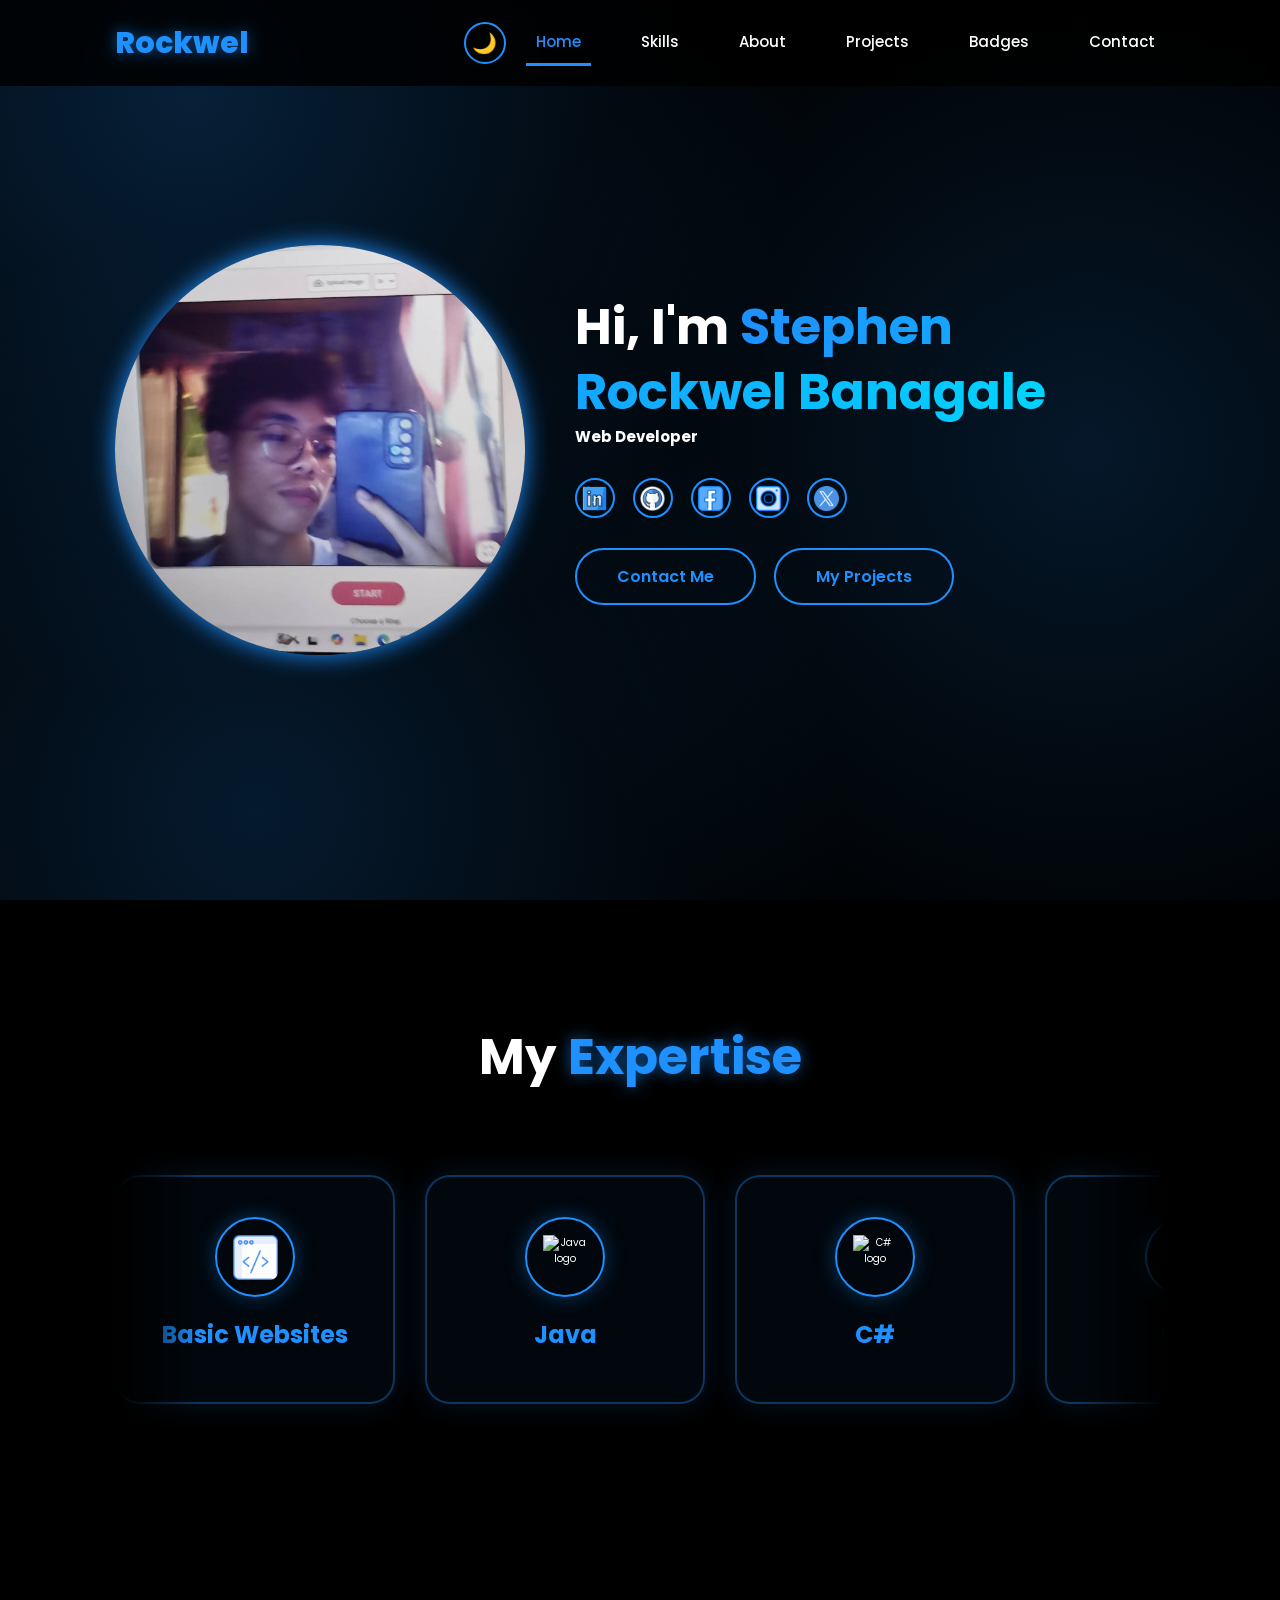
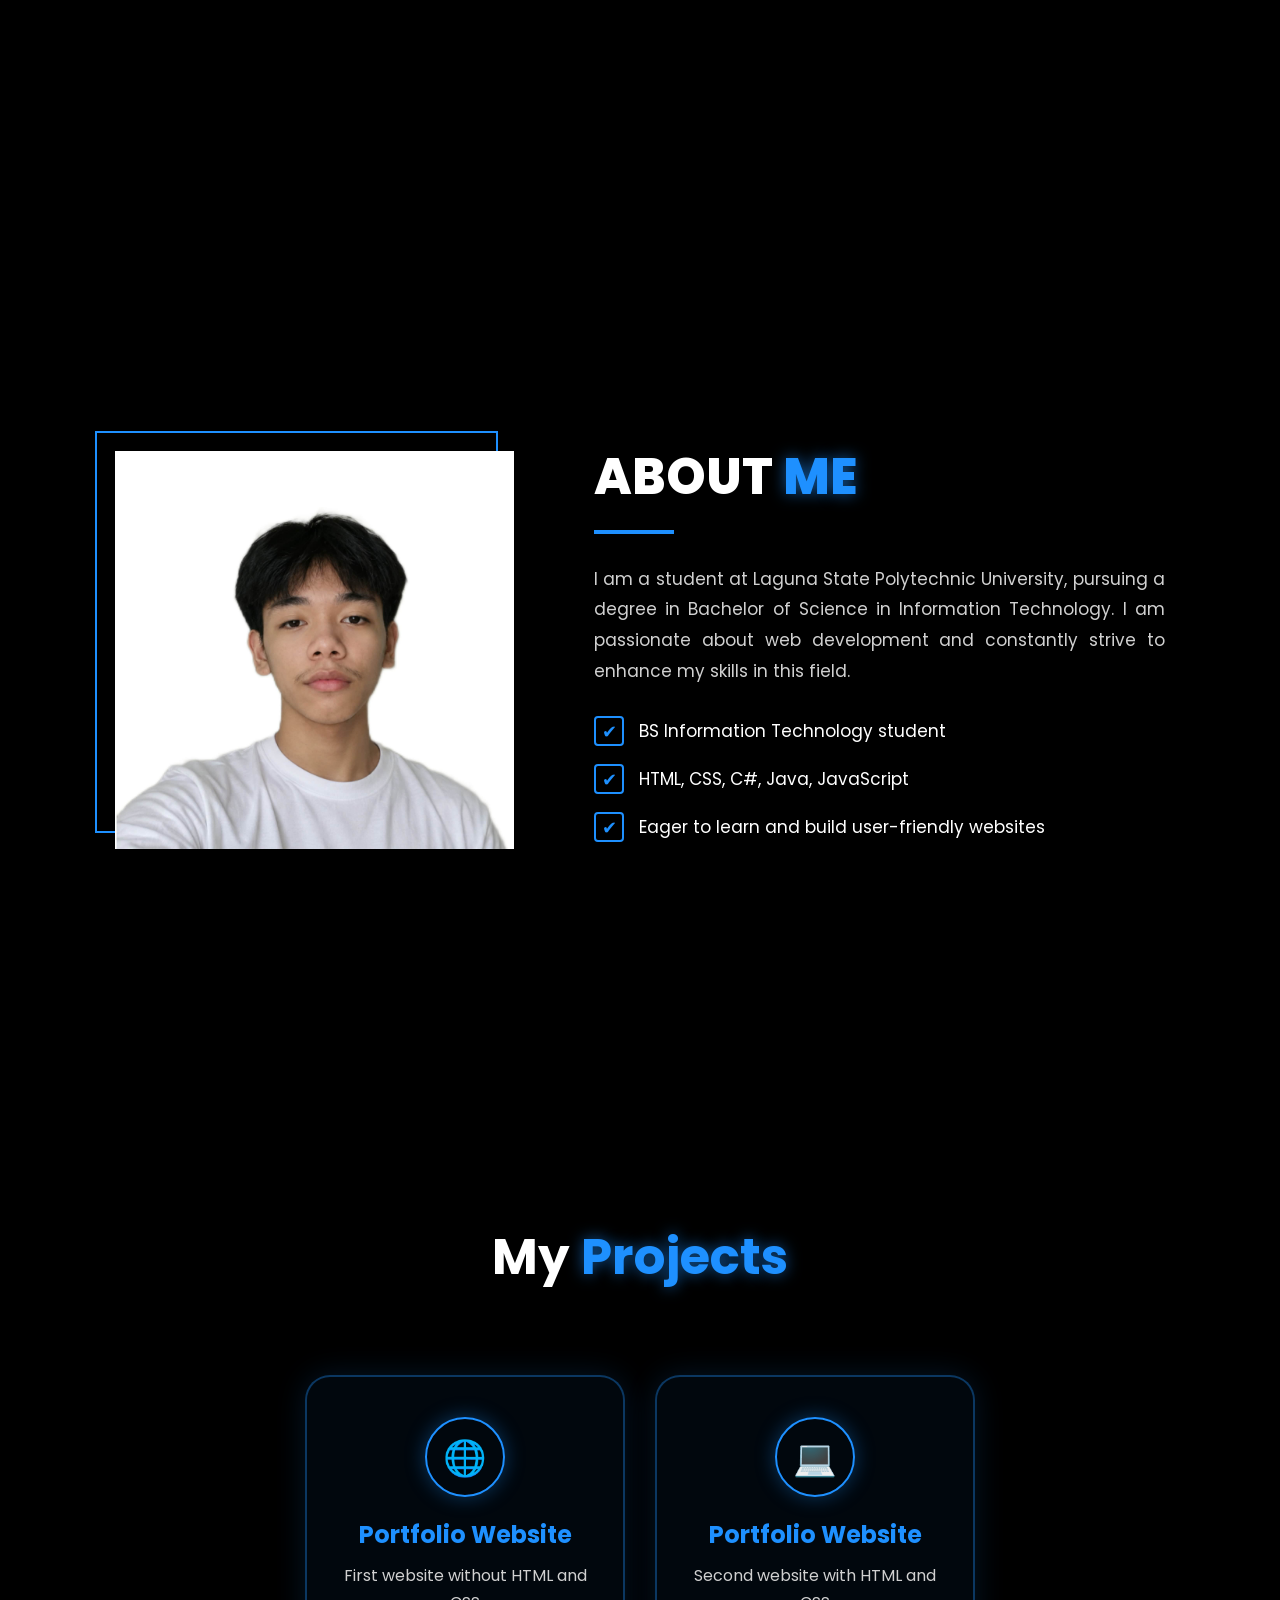
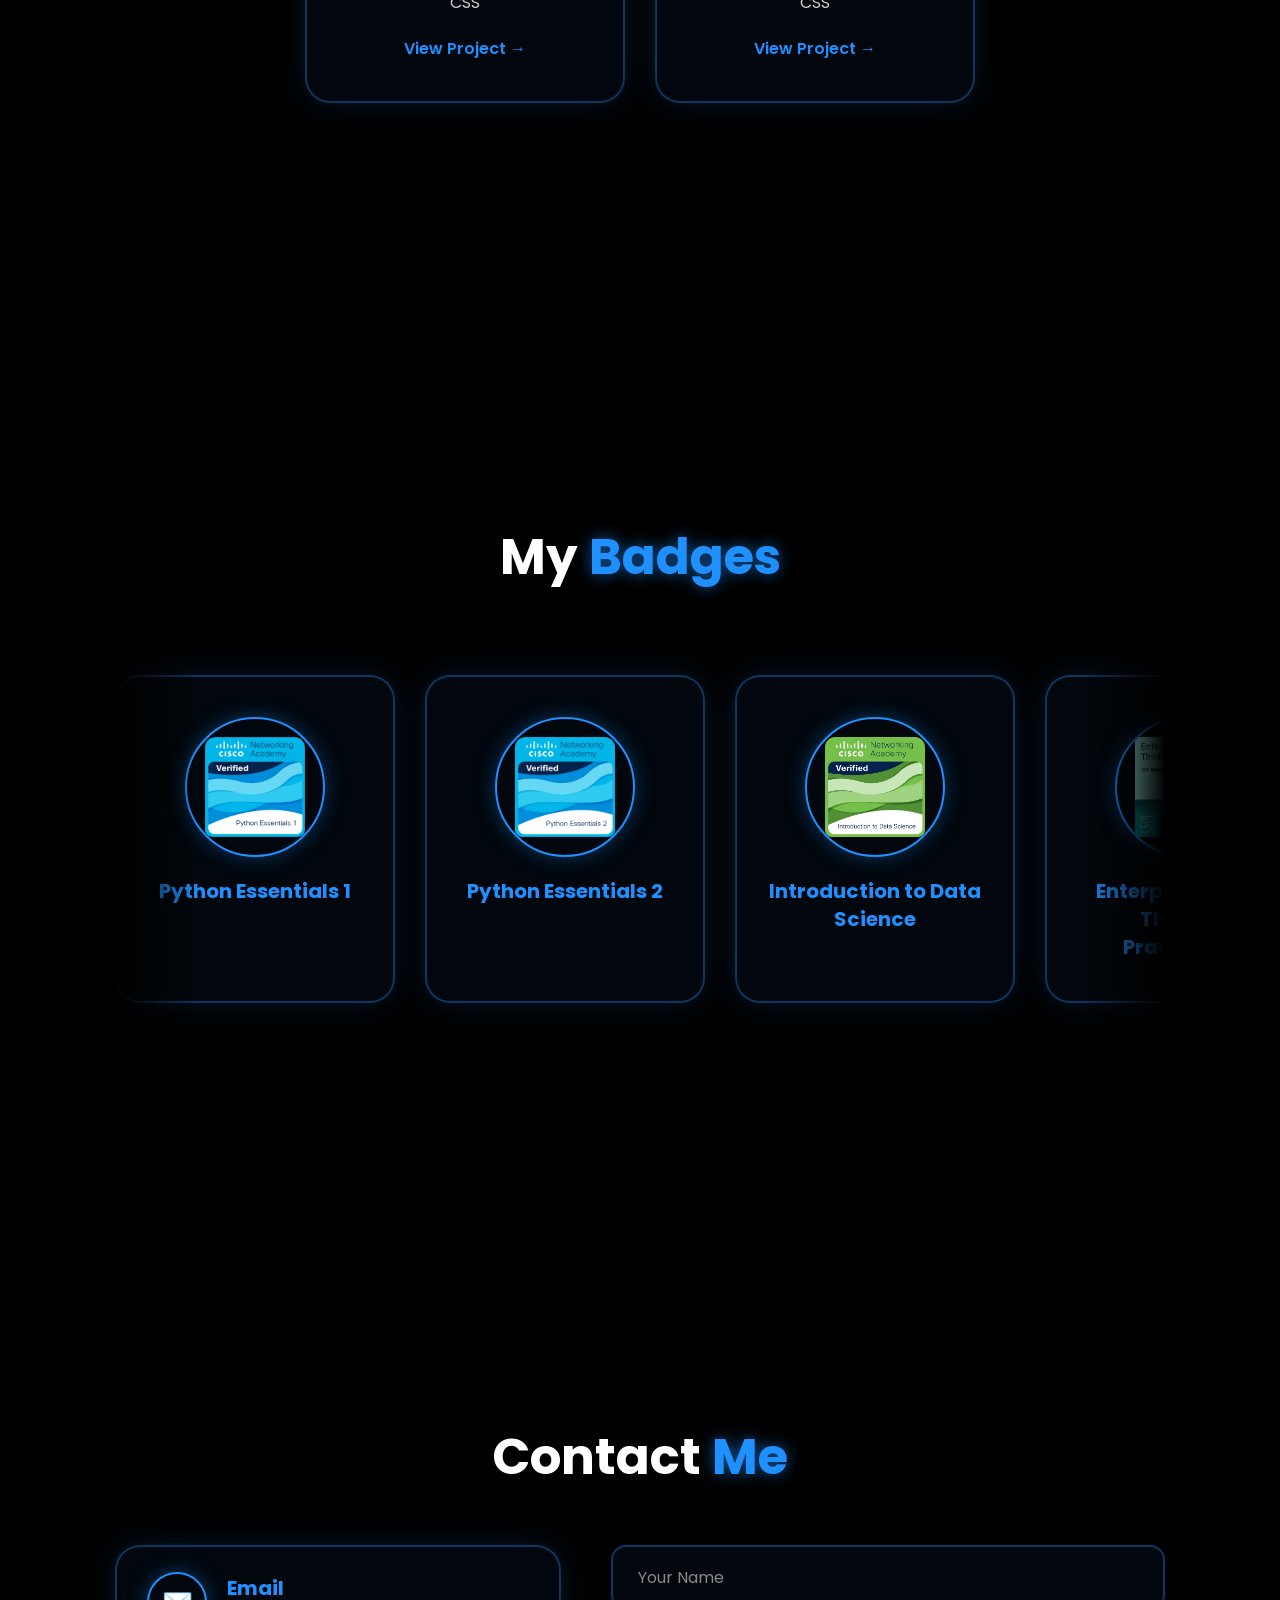
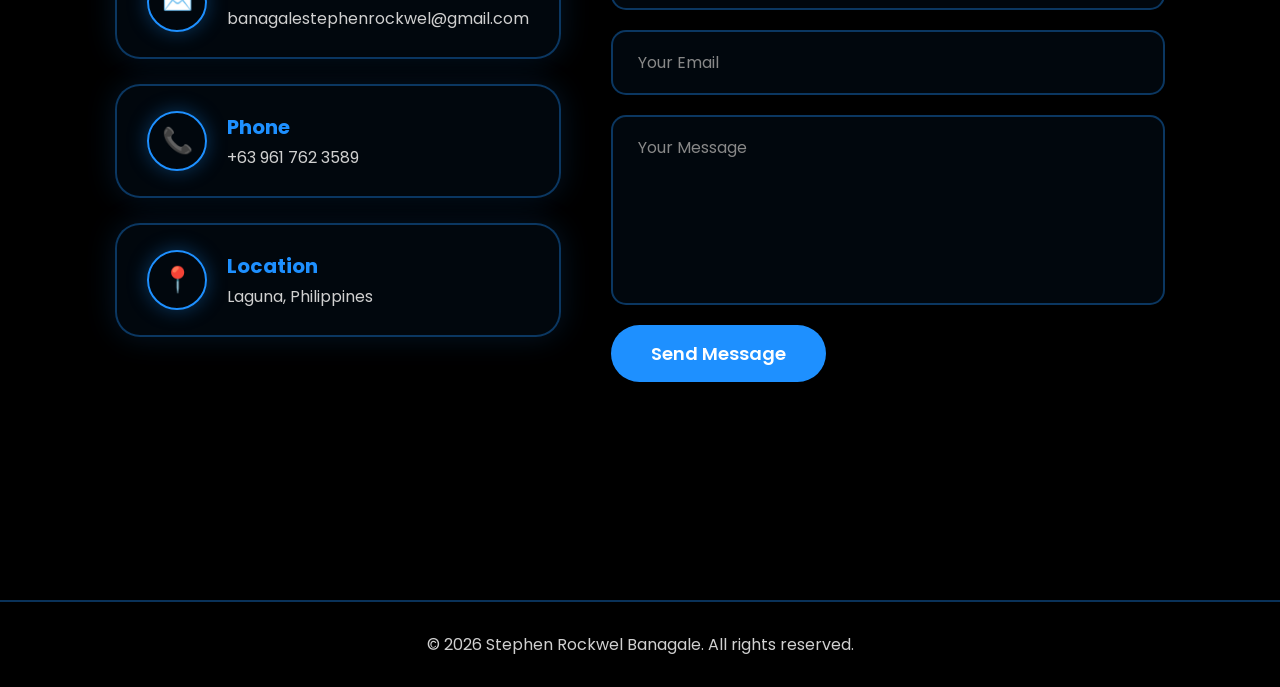
==== commit fefcb3f2: "Add files via upload" ====
--- a/index.html
+++ b/index.html
@@ -74,49 +74,51 @@
         <h2 class="heading">My <span>Expertise</span></h2>
 
         <div class="skills-scroll">
-
-            <div class="service-card">
-                <div class="service-icon">
-                    <img src="web.png" alt="Web logo">
-                </div>
-                <h3>Basic Websites</h3>
-            </div>
-
-            <div class="service-card">
-                <div class="service-icon">
-                    <img src="https://cdn.jsdelivr.net/gh/devicons/devicon/icons/java/java-original.svg" alt="Java logo">
-                </div>
-                <h3>Java</h3>
-            </div>
-
-            <div class="service-card">
-                <div class="service-icon">
-                    <img src="https://cdn.jsdelivr.net/gh/devicons/devicon/icons/csharp/csharp-original.svg" alt="C# logo">
-                </div>
-                <h3>C#</h3>
-            </div>
-
-            <div class="service-card">
-                <div class="service-icon">
-                    <img src="https://cdn.jsdelivr.net/gh/devicons/devicon/icons/css3/css3-original.svg" alt="CSS logo">
-                </div>
-                <h3>CSS</h3>
-            </div>
-
-            <div class="service-card">
-                <div class="service-icon">
-                    <img src="java-script.png" alt="JavaScript logo">
-                </div>
-                <h3>JavaScript</h3>
-            </div>
-
-            <div class="service-card">
-                <div class="service-icon">
-                    <img src="https://cdn.jsdelivr.net/gh/devicons/devicon/icons/python/python-original.svg" alt="Python logo">
-                </div>
-                <h3>Python</h3>
-            </div>
-
+            <div class="skills-track">
+
+                <div class="service-card">
+                    <div class="service-icon">
+                        <img src="web.png" alt="Web logo">
+                    </div>
+                    <h3>Basic Websites</h3>
+                </div>
+
+                <div class="service-card">
+                    <div class="service-icon">
+                        <img src="https://cdn.jsdelivr.net/gh/devicons/devicon/icons/java/java-original.svg" alt="Java logo">
+                    </div>
+                    <h3>Java</h3>
+                </div>
+
+                <div class="service-card">
+                    <div class="service-icon">
+                        <img src="https://cdn.jsdelivr.net/gh/devicons/devicon/icons/csharp/csharp-original.svg" alt="C# logo">
+                    </div>
+                    <h3>C#</h3>
+                </div>
+
+                <div class="service-card">
+                    <div class="service-icon">
+                        <img src="https://cdn.jsdelivr.net/gh/devicons/devicon/icons/css3/css3-original.svg" alt="CSS logo">
+                    </div>
+                    <h3>CSS</h3>
+                </div>
+
+                <div class="service-card">
+                    <div class="service-icon">
+                        <img src="java-script.png" alt="JavaScript logo">
+                    </div>
+                    <h3>JavaScript</h3>
+                </div>
+
+                <div class="service-card">
+                    <div class="service-icon">
+                        <img src="https://cdn.jsdelivr.net/gh/devicons/devicon/icons/python/python-original.svg" alt="Python logo">
+                    </div>
+                    <h3>Python</h3>
+                </div>
+
+            </div>
         </div>
     </section>
 
@@ -173,35 +175,37 @@
         <h2 class="heading">My <span>Badges</span></h2>
 
         <div class="badge-scroll">
-
-            <div class="badges-card">
-                <div class="badges-icon">
-                    <img src="pe1.png" alt="Python Essentials 1" loading="lazy">
-                </div>
-                <h3>Python Essentials 1</h3>
-            </div>
-
-            <div class="badges-card">
-                <div class="badges-icon">
-                    <img src="pe2.png" alt="Python Essentials 2" loading="lazy">
-                </div>
-                <h3>Python Essentials 2</h3>
-            </div>
-
-            <div class="badges-card">
-                <div class="badges-icon">
-                    <img src="introduction-to-data-science.png" alt="Introduction to Data Science" loading="lazy">
-                </div>
-                <h3>Introduction to Data Science</h3>
-            </div>
-
-            <div class="badges-card">
-                <div class="badges-icon">
-                    <img src="enterprise-design-thinking-practitioner.png" alt="Enterprise Design Thinking Practitioner" loading="lazy">
-                </div>
-                <h3>Enterprise Design Thinking Practitioner</h3>
-            </div>
-
+            <div class="badge-track">
+
+                <div class="badges-card">
+                    <div class="badges-icon">
+                        <img src="pe1.png" alt="Python Essentials 1">
+                    </div>
+                    <h3>Python Essentials 1</h3>
+                </div>
+
+                <div class="badges-card">
+                    <div class="badges-icon">
+                        <img src="pe2.png" alt="Python Essentials 2">
+                    </div>
+                    <h3>Python Essentials 2</h3>
+                </div>
+
+                <div class="badges-card">
+                    <div class="badges-icon">
+                        <img src="introduction-to-data-science.png" alt="Introduction to Data Science">
+                    </div>
+                    <h3>Introduction to Data Science</h3>
+                </div>
+
+                <div class="badges-card">
+                    <div class="badges-icon">
+                        <img src="enterprise-design-thinking-practitioner.png" alt="Enterprise Design Thinking Practitioner">
+                    </div>
+                    <h3>Enterprise Design Thinking Practitioner</h3>
+                </div>
+
+            </div>
         </div>
     </section>
 
@@ -236,11 +240,12 @@
                 </div>
             </div>
 
-            <form class="contact-form" action="https://formspree.io/f/mvkgepyo" method="POST">
+            <form class="contact-form" id="contact-form" action="https://formspree.io/f/mvkgepyo" method="POST">
                 <input type="text" name="name" placeholder="Your Name" required>
                 <input type="email" name="email" placeholder="Your Email" required>
                 <textarea name="message" rows="6" placeholder="Your Message" required></textarea>
                 <button type="submit" class="contact-btn">Send Message</button>
+                <p class="form-status" id="form-status"></p>
             </form>
 
         </div>
@@ -324,8 +329,14 @@
             });
         });
 
+        const skillsTrack = document.querySelector('.skills-track');
+        skillsTrack.innerHTML += skillsTrack.innerHTML;
+
+        const badgeTrack = document.querySelector('.badge-track');
+        badgeTrack.innerHTML += badgeTrack.innerHTML;
+
         const revealItems = document.querySelectorAll(
-            '.heading, .home-img, .home-content, .service-card, .about-img, .about-info, .project-card, .badges-card, .contact-card, .contact-form'
+            '.heading, .home-img, .home-content, .about-img, .about-info, .project-card, .contact-card, .contact-form'
         );
 
         revealItems.forEach(el => el.classList.add('reveal'));
@@ -340,6 +351,44 @@
         }, { threshold: 0.15 });
 
         revealItems.forEach(el => observer.observe(el));
+
+        const contactForm = document.getElementById('contact-form');
+        const formStatus = document.getElementById('form-status');
+        const submitBtn = contactForm.querySelector('.contact-btn');
+
+        contactForm.addEventListener('submit', async (e) => {
+            e.preventDefault();
+
+            submitBtn.disabled = true;
+            submitBtn.textContent = 'Sending...';
+            formStatus.className = 'form-status';
+
+            try {
+                const response = await fetch(contactForm.action, {
+                    method: 'POST',
+                    body: new FormData(contactForm),
+                    headers: { 'Accept': 'application/json' }
+                });
+
+                if (response.ok) {
+                    formStatus.textContent = '✅ Message sent! Thank you, I will get back to you soon.';
+                    formStatus.className = 'form-status show success';
+                    contactForm.reset();
+                } else {
+                    throw new Error('Failed');
+                }
+            } catch (error) {
+                formStatus.textContent = '❌ Something went wrong. Please try again.';
+                formStatus.className = 'form-status show error';
+            }
+
+            submitBtn.disabled = false;
+            submitBtn.textContent = 'Send Message';
+
+            setTimeout(() => {
+                formStatus.classList.remove('show');
+            }, 6000);
+        });
     </script>
 </body>
 </html>
--- a/style.css
+++ b/style.css
@@ -365,9 +365,34 @@
     text-align: center;
 }
 
-.skills-scroll,
-.projects-scroll,
-.badge-scroll {
+.skills-scroll {
+    width: 100%;
+    overflow: hidden;
+    padding: 3rem 0 4rem;
+    -webkit-mask-image: linear-gradient(to right, transparent, black 8%, black 92%, transparent);
+    mask-image: linear-gradient(to right, transparent, black 8%, black 92%, transparent);
+}
+
+.skills-track {
+    display: flex;
+    width: max-content;
+    animation: scroll-skills 25s linear infinite;
+}
+
+.skills-track:hover {
+    animation-play-state: paused;
+}
+
+.skills-track .service-card {
+    margin-right: 3rem;
+}
+
+@keyframes scroll-skills {
+    from { transform: translateX(0); }
+    to   { transform: translateX(-50%); }
+}
+
+.projects-scroll {
     display: flex;
     flex-direction: row;
     flex-wrap: nowrap;
@@ -375,41 +400,43 @@
     width: 100%;
     overflow-x: auto;
     padding: 3rem 1rem 4rem;
-}
-
-.skills-scroll,
-.badge-scroll {
-    scroll-snap-type: x mandatory;
-}
-
-.skills-scroll::-webkit-scrollbar {
-    height: 0.8rem;
-}
-
-.skills-scroll::-webkit-scrollbar-track {
-    background: rgba(30, 144, 255, 0.1);
-    border-radius: 1rem;
-}
-
-.skills-scroll::-webkit-scrollbar-thumb {
-    background: dodgerblue;
-    border-radius: 1rem;
-}
-
-.projects-scroll,
-.badge-scroll {
     scrollbar-width: none;
     -ms-overflow-style: none;
 }
 
-.projects-scroll::-webkit-scrollbar,
-.badge-scroll::-webkit-scrollbar {
+.projects-scroll::-webkit-scrollbar {
     display: none;
+}
+
+.badge-scroll {
+    width: 100%;
+    overflow: hidden;
+    padding: 3rem 0 4rem;
+    -webkit-mask-image: linear-gradient(to right, transparent, black 8%, black 92%, transparent);
+    mask-image: linear-gradient(to right, transparent, black 8%, black 92%, transparent);
+}
+
+.badge-track {
+    display: flex;
+    width: max-content;
+    animation: scroll-badges 30s linear infinite;
+}
+
+.badge-track:hover {
+    animation-play-state: paused;
+}
+
+.badge-track .badges-card {
+    margin-right: 3rem;
+}
+
+@keyframes scroll-badges {
+    from { transform: translateX(0); }
+    to   { transform: translateX(-50%); }
 }
 
 .service-card {
     flex: 0 0 28rem;
-    scroll-snap-align: center;
     padding: 4rem 3rem;
     cursor: pointer;
 }
@@ -519,6 +546,7 @@
     line-height: 1.8;
     color: var(--muted);
     margin-bottom: 3rem;
+    text-align: justify;
 }
 
 .about-list {
@@ -605,7 +633,6 @@
 
 .badges-card {
     flex: 0 0 28rem;
-    scroll-snap-align: center;
     display: flex;
     flex-direction: column;
     align-items: center;
@@ -749,6 +776,33 @@
     box-shadow: 0 0 25px dodgerblue;
 }
 
+.contact-btn:disabled {
+    opacity: 0.7;
+    cursor: not-allowed;
+    transform: none;
+    box-shadow: none;
+}
+
+.form-status {
+    font-size: 1.6rem;
+    font-weight: 500;
+    min-height: 2.4rem;
+    opacity: 0;
+    transition: opacity 0.3s ease;
+}
+
+.form-status.show {
+    opacity: 1;
+}
+
+.form-status.success {
+    color: #2ecc71;
+}
+
+.form-status.error {
+    color: #ff4d4d;
+}
+
 .footer {
     display: flex;
     justify-content: center;
@@ -775,9 +829,7 @@
     transform: translateY(0);
 }
 
-.service-card.show:hover,
-.project-card.show:hover,
-.badges-card.show:hover {
+.project-card.show:hover {
     transform: translateY(-1rem);
     transition: 0.3s ease;
 }
@@ -800,6 +852,16 @@
 
     .home-img {
         animation: none;
+    }
+
+    .skills-track,
+    .badge-track {
+        animation: none;
+    }
+
+    .skills-scroll,
+    .badge-scroll {
+        overflow-x: auto;
     }
 }
 
@@ -930,6 +992,14 @@
         padding: 3rem 2rem;
     }
 
+    .skills-track .service-card {
+        margin-right: 2rem;
+    }
+
+    .skills-track {
+        animation-duration: 20s;
+    }
+
     .service-card h3 {
         font-size: 2rem;
     }
@@ -991,6 +1061,14 @@
         padding: 3rem 2rem;
     }
 
+    .badge-track .badges-card {
+        margin-right: 2rem;
+    }
+
+    .badge-track {
+        animation-duration: 24s;
+    }
+
     .badges-icon {
         width: 12rem;
         height: 12rem;
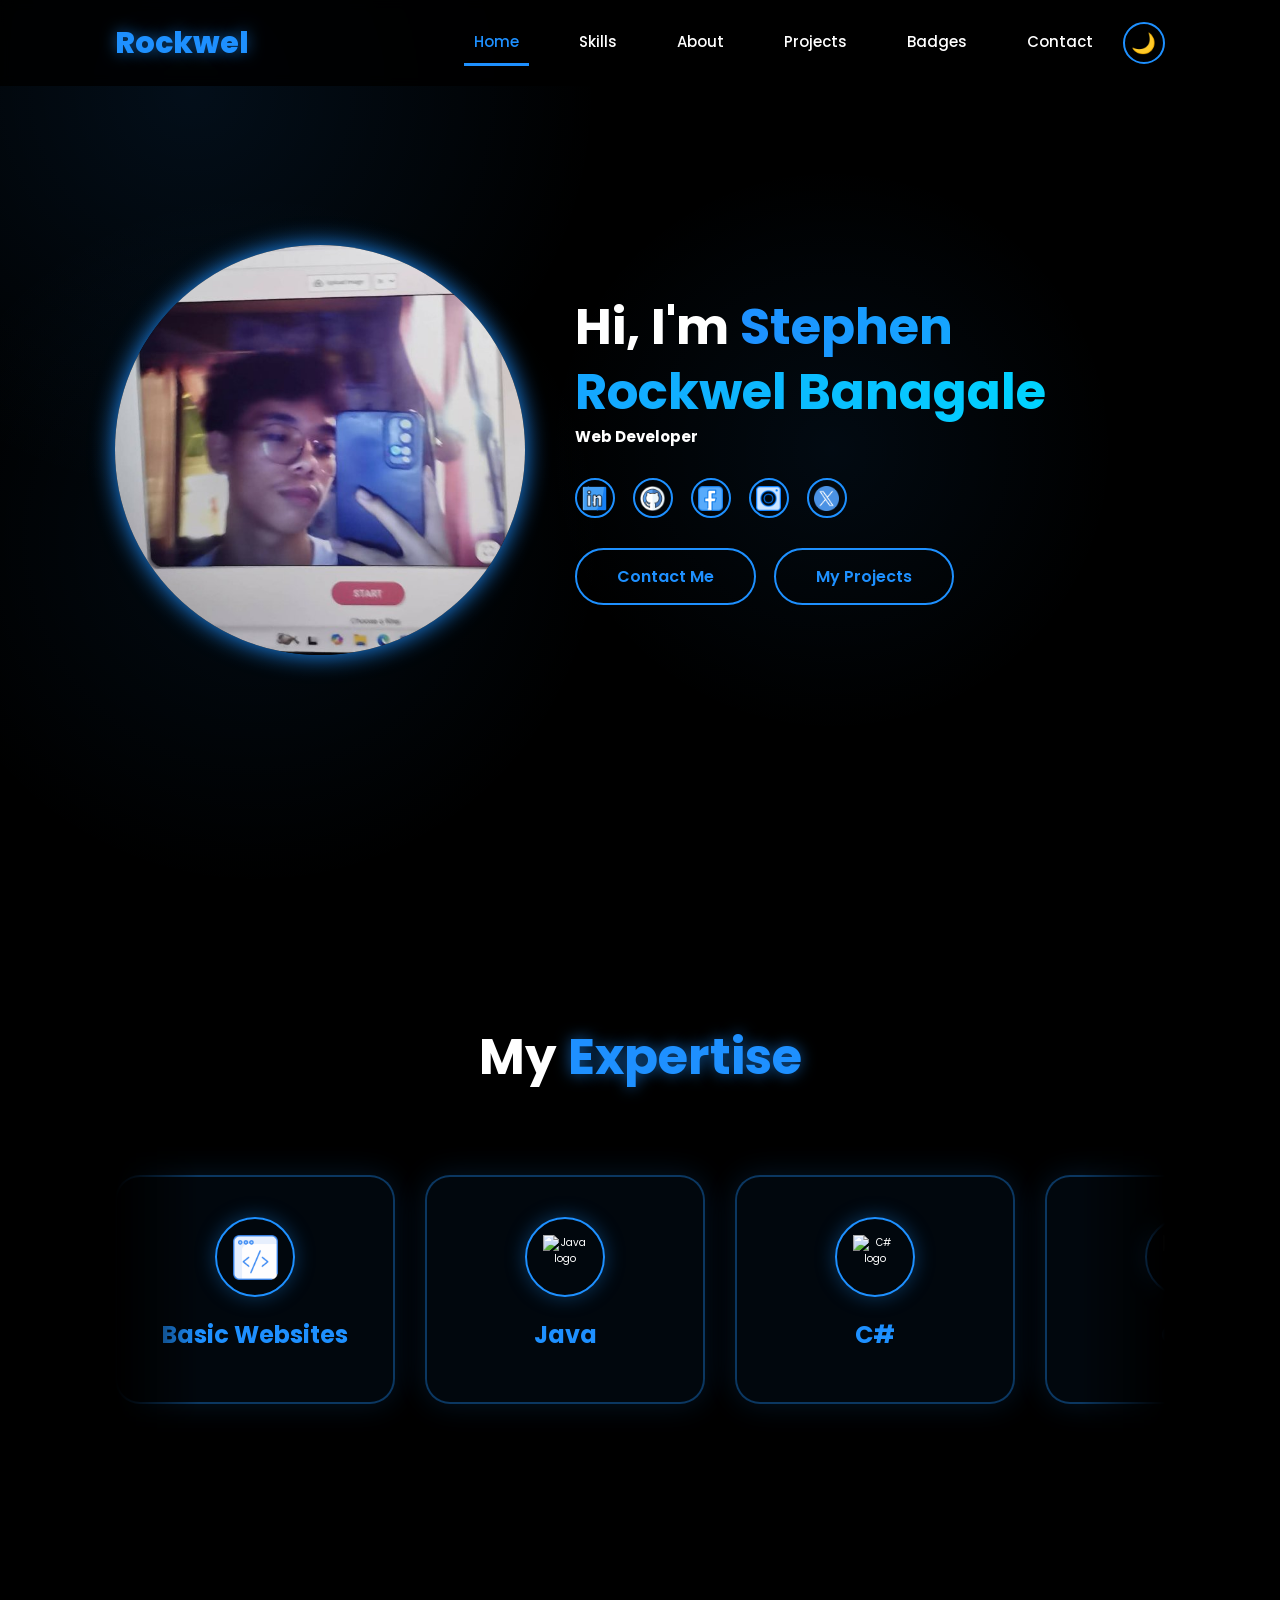
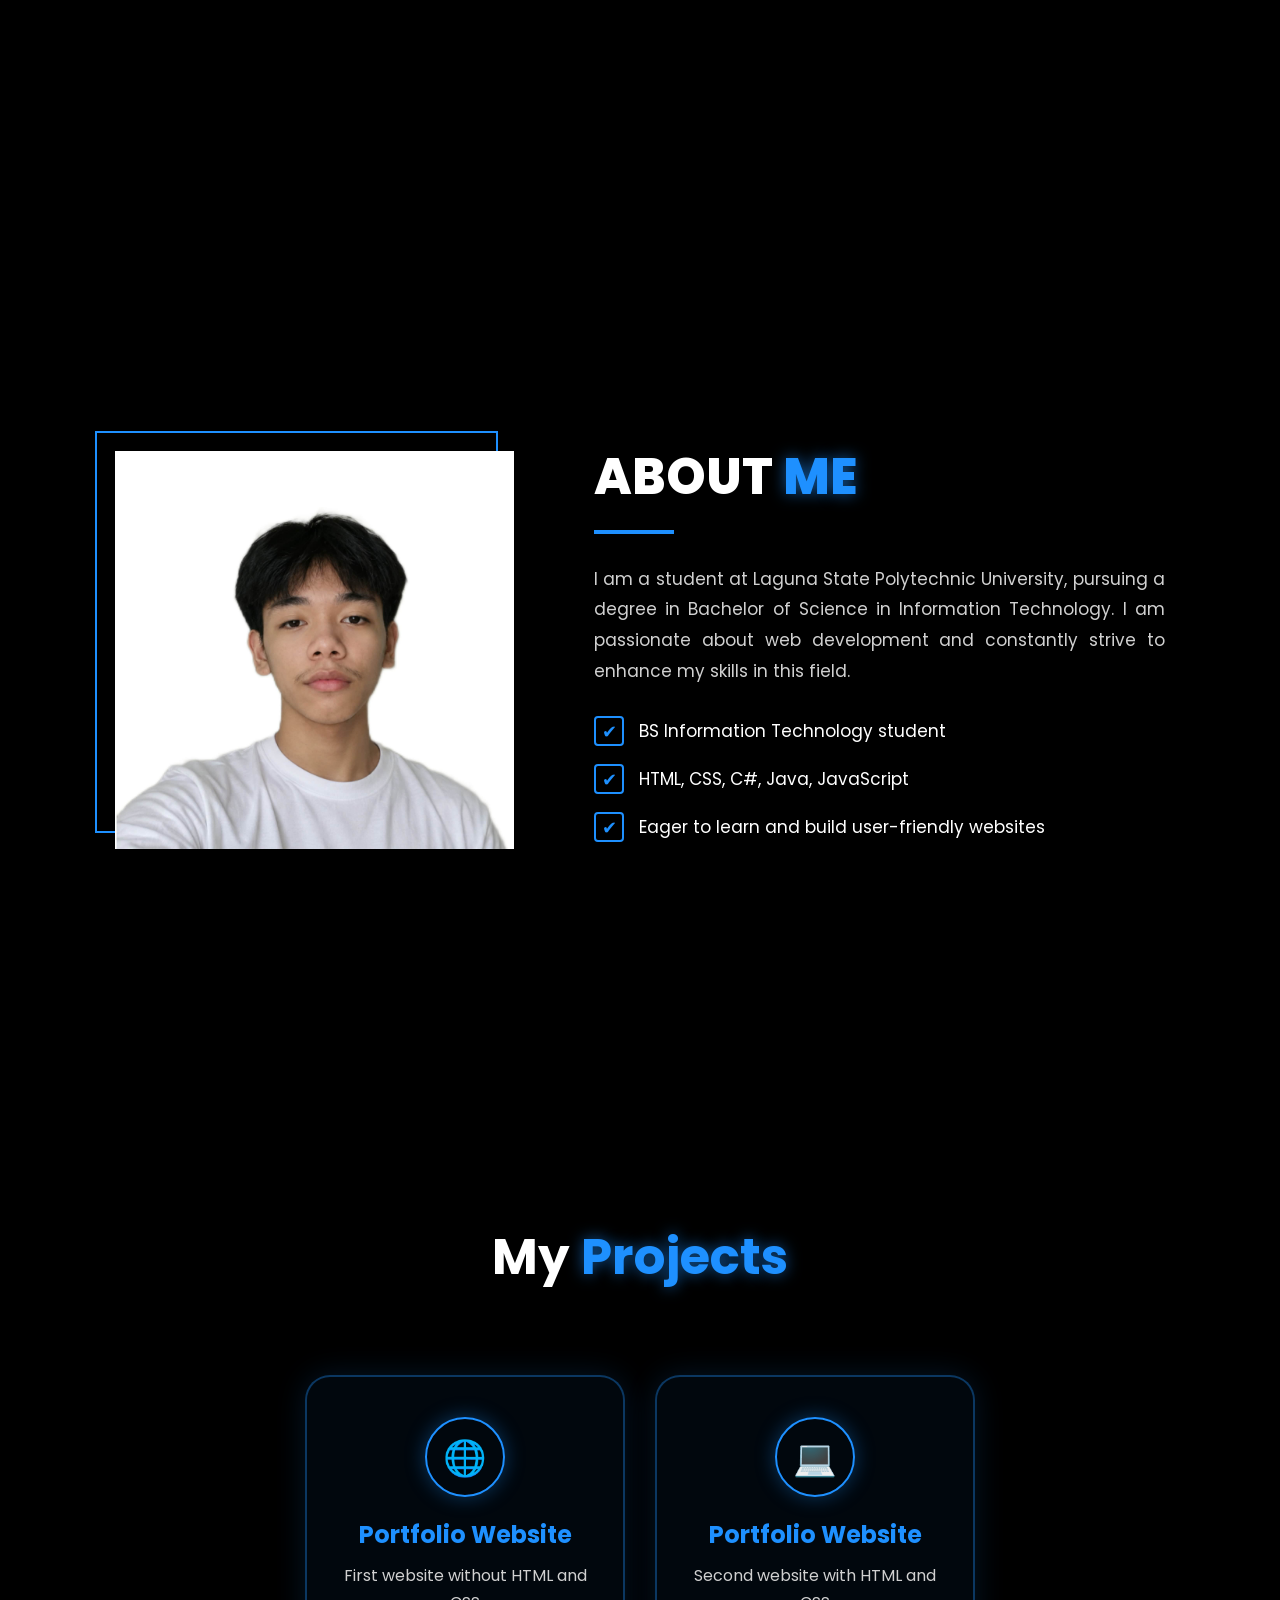
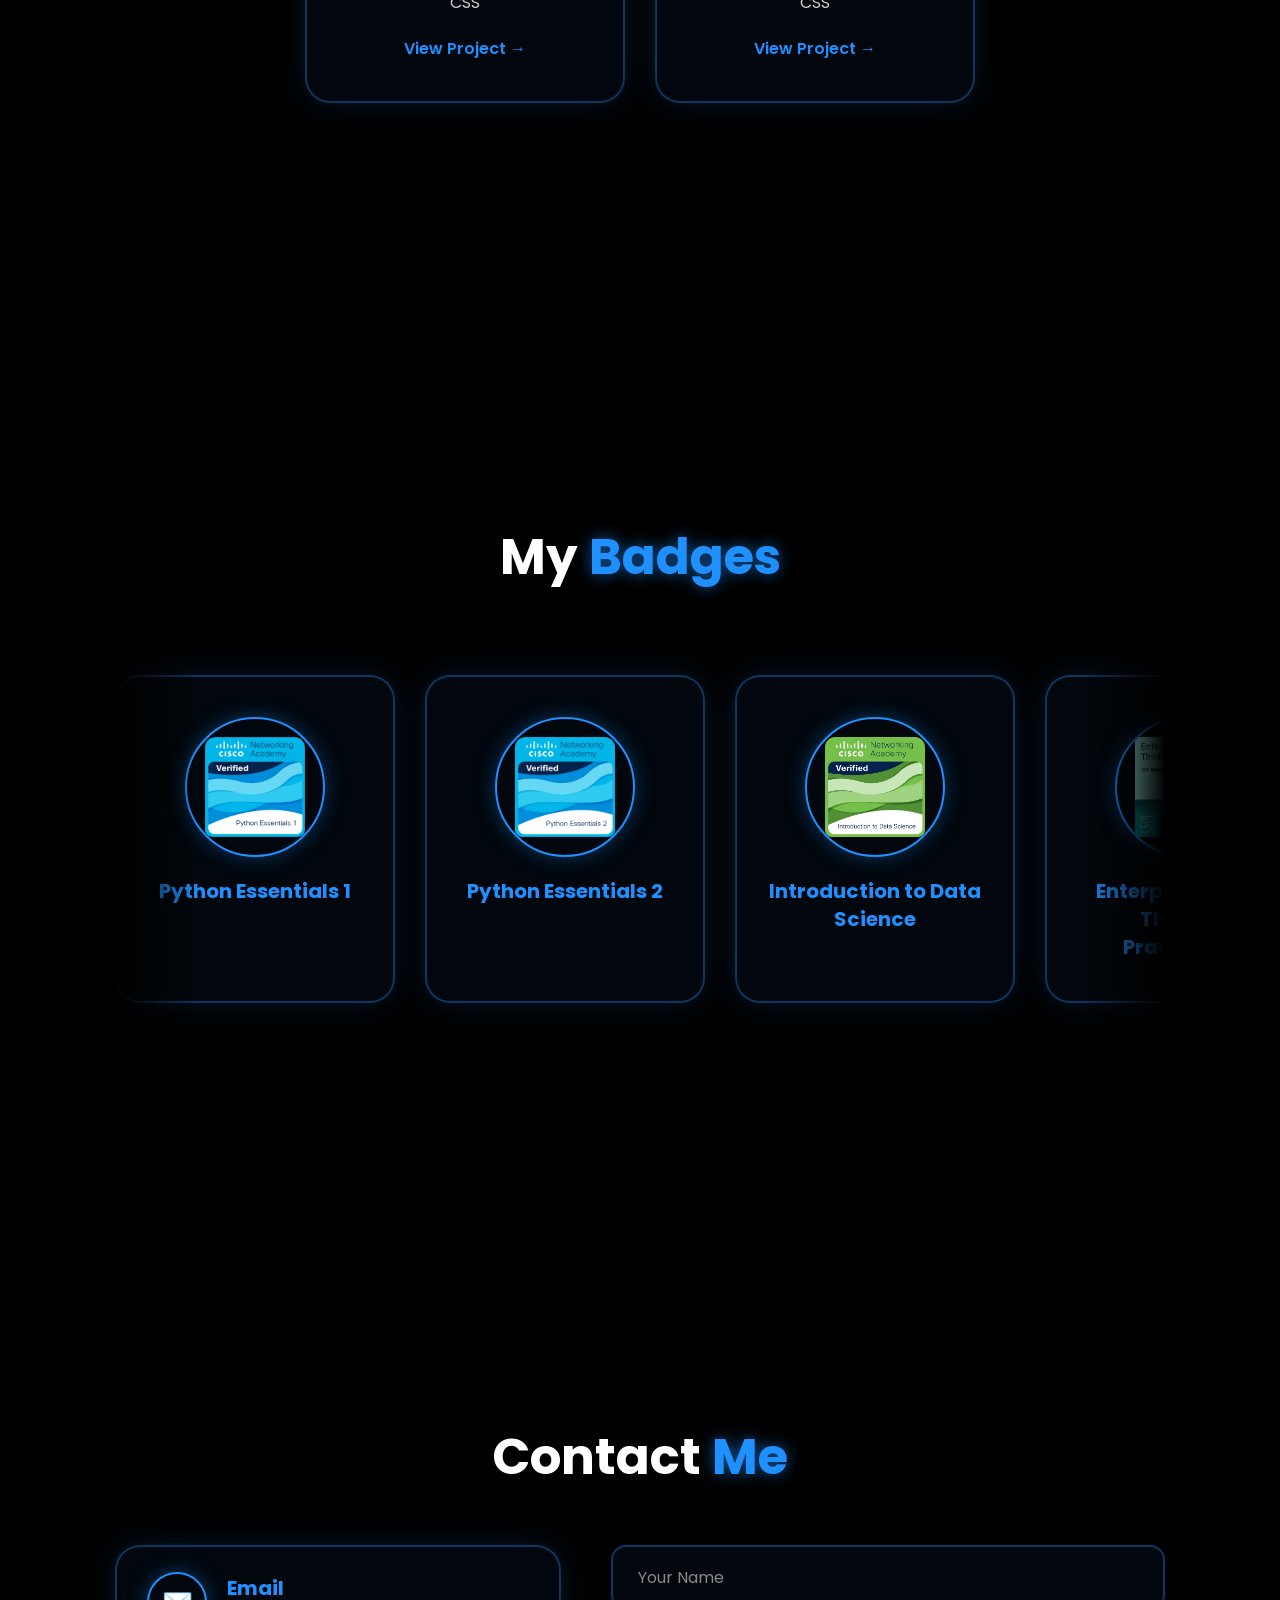
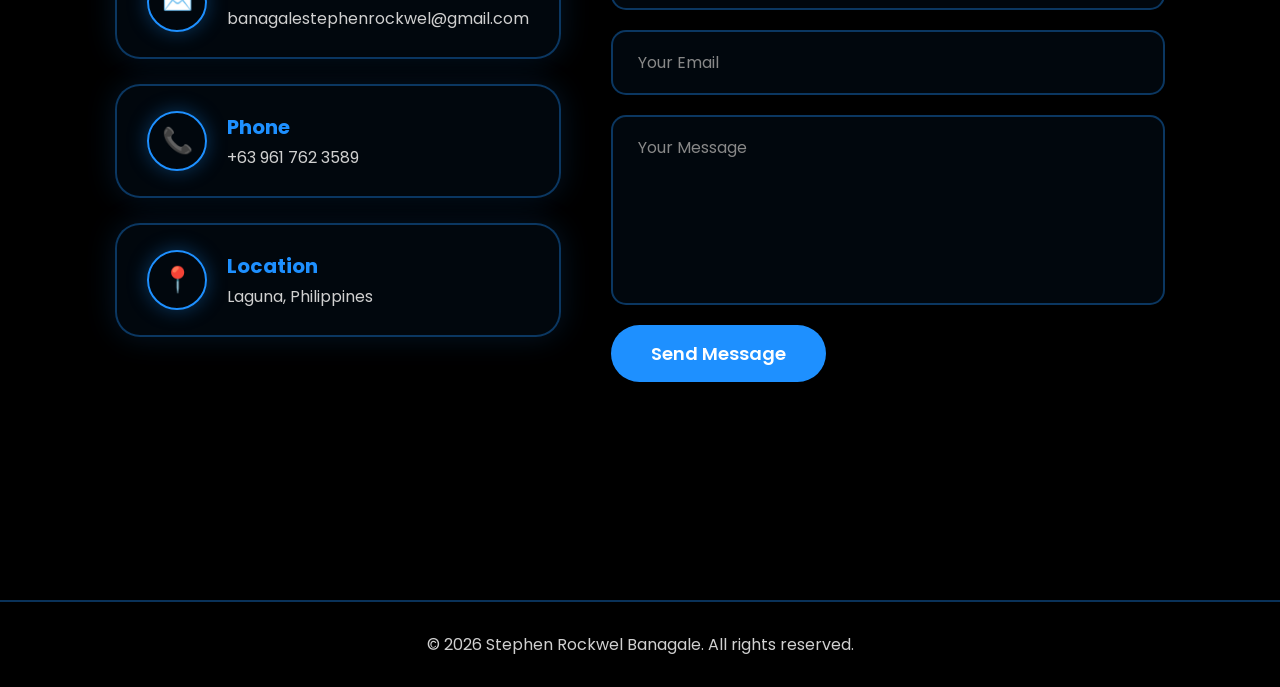
==== commit 437de8bc: "Add files via upload" ====
--- a/index.html
+++ b/index.html
@@ -35,8 +35,7 @@
     <header>
         <a href="#home" class="logo">Rockwel</a>
 
-        <button class="theme-toggle" id="theme-toggle" aria-label="Toggle dark or light mode">🌙</button>
-        <div class="menu-toggle" id="menu-toggle" role="button" tabindex="0" aria-label="Toggle menu">☰</div>
+        
 
         <nav>
             <a href="#home" class="active">Home</a>
@@ -46,6 +45,9 @@
             <a href="#badge">Badges</a>
             <a href="#contact">Contact</a>
         </nav>
+         <button class="theme-toggle" id="theme-toggle" aria-label="Toggle dark or light mode">🌙</button>
+        <div class="menu-toggle" id="menu-toggle" role="button" tabindex="0" aria-label="Toggle menu">☰</div>
+       
     </header>
 
     <section class="home" id="home">
@@ -371,7 +373,7 @@
                 });
 
                 if (response.ok) {
-                    formStatus.textContent = '✅ Message sent! Thank you, I will get back to you soon.';
+                    formStatus.textContent = '✅ Message sent! Thank you.';
                     formStatus.className = 'form-status show success';
                     contactForm.reset();
                 } else {
--- a/style.css
+++ b/style.css
@@ -10,9 +10,9 @@
     --card-border: rgba(30, 144, 255, 0.35);
     --card-shadow: 0 0 30px rgba(30, 144, 255, 0.15);
     --scroll-track: #050a14;
-    --blob-1: rgba(30, 144, 255, 0.22);
-    --blob-2: rgba(30, 144, 255, 0.16);
-    --blob-3: rgba(30, 144, 255, 0.18);
+    --blob-1: rgba(30, 144, 255, 0.10);
+    --blob-2: rgba(30, 144, 255, 0.07);
+    --blob-3: rgba(30, 144, 255, 0.08);
 }
 
 [data-theme="light"] {
@@ -27,9 +27,9 @@
     --card-border: rgba(30, 144, 255, 0.4);
     --card-shadow: 0 8px 25px rgba(30, 144, 255, 0.15);
     --scroll-track: #e3eefc;
-    --blob-1: rgba(30, 144, 255, 0.15);
-    --blob-2: rgba(0, 212, 255, 0.12);
-    --blob-3: rgba(30, 144, 255, 0.12);
+    --blob-1: rgba(30, 144, 255, 0.07);
+    --blob-2: rgba(0, 212, 255, 0.05);
+    --blob-3: rgba(30, 144, 255, 0.05);
 }
 
 * {
@@ -64,9 +64,9 @@
     z-index: -1;
     pointer-events: none;
     background:
-        radial-gradient(circle at 15% 10%, var(--blob-1), transparent 45%),
-        radial-gradient(circle at 85% 50%, var(--blob-2), transparent 50%),
-        radial-gradient(circle at 20% 90%, var(--blob-3), transparent 45%);
+        radial-gradient(circle at 15% 10%, var(--blob-1), transparent 30%),
+        radial-gradient(circle at 65% 50%, var(--blob-2), transparent 30%),
+        radial-gradient(circle at 20% 60%, var(--blob-3), transparent 30%);
 }
 
 ::-webkit-scrollbar {
@@ -157,8 +157,9 @@
 }
 
 .theme-toggle {
-    margin-left: auto;
-    margin-right: 2rem;
+    order:3;
+    margin-left: 2rem;
+    margin-right: 0rem;
     width: 4.2rem;
     height: 4.2rem;
     font-size: 2rem;
@@ -179,6 +180,7 @@
 }
 
 nav {
+    margin-left:auto;
     display: flex;
     flex-direction: row;
     align-items: center;
@@ -267,7 +269,7 @@
 
 @keyframes glowPulse {
     0%, 100% { box-shadow: 0 0 20px rgba(30, 144, 255, 0.5); }
-    50%      { box-shadow: 0 0 45px rgba(30, 144, 255, 0.9); }
+    25%    { box-shadow: 0 0 45px rgba(30, 144, 255, 0.9); }
 }
 
 .home-img img {
@@ -881,6 +883,8 @@
     }
 
     .theme-toggle {
+        order:0;
+        margin-left:auto;
         margin-right: 1.5rem;
         width: 3.8rem;
         height: 3.8rem;
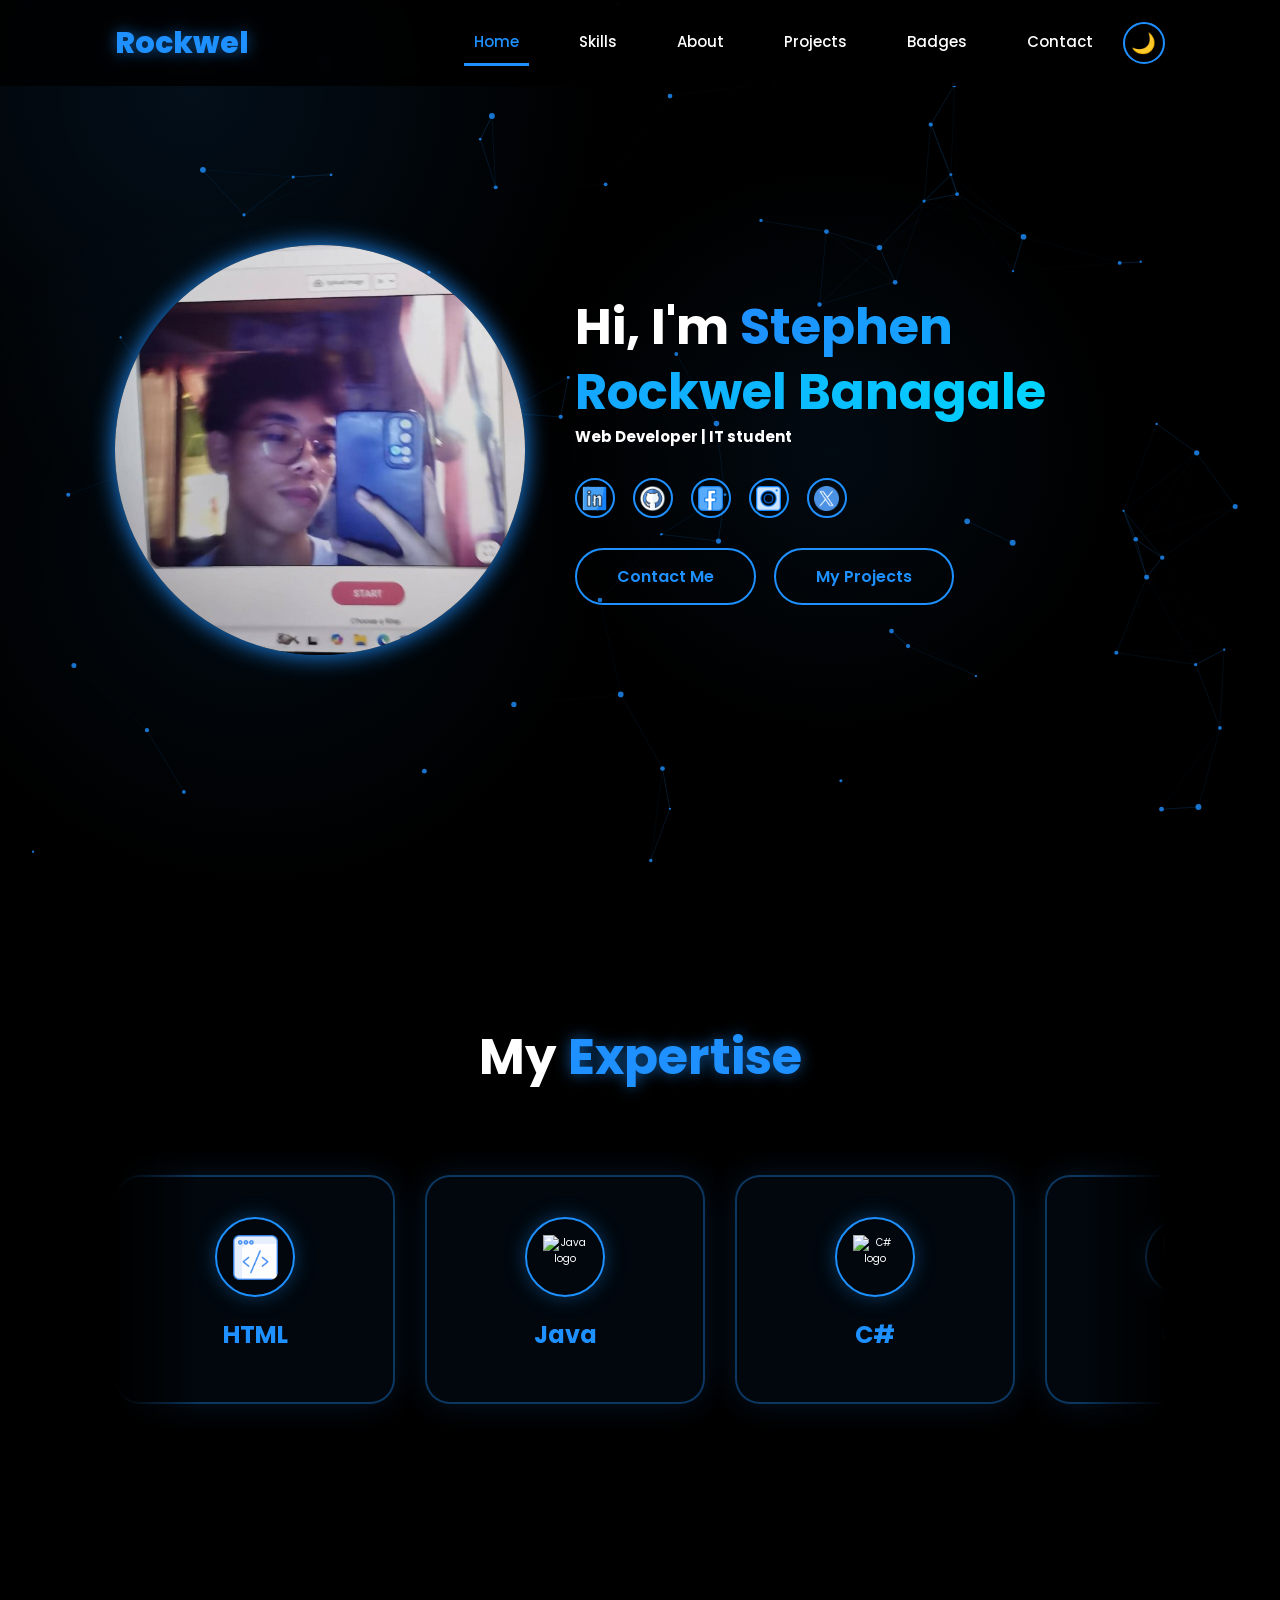
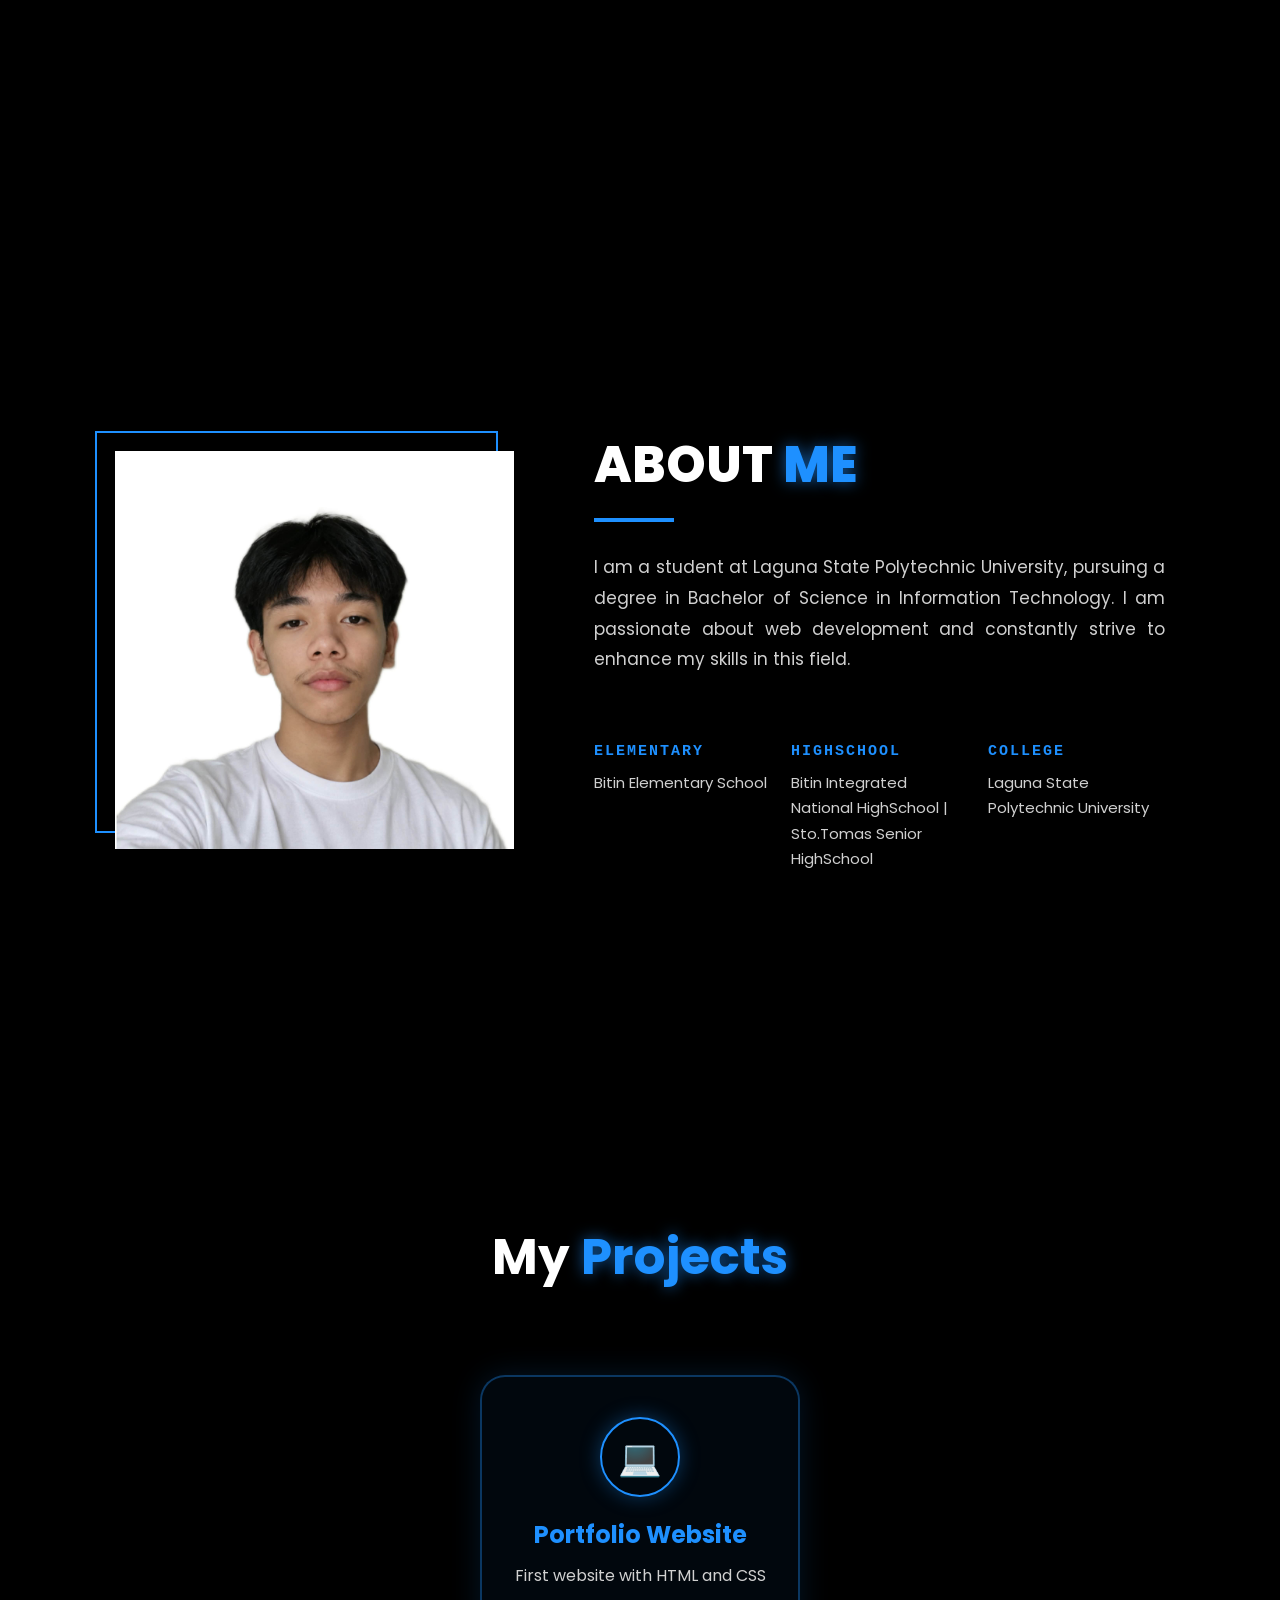
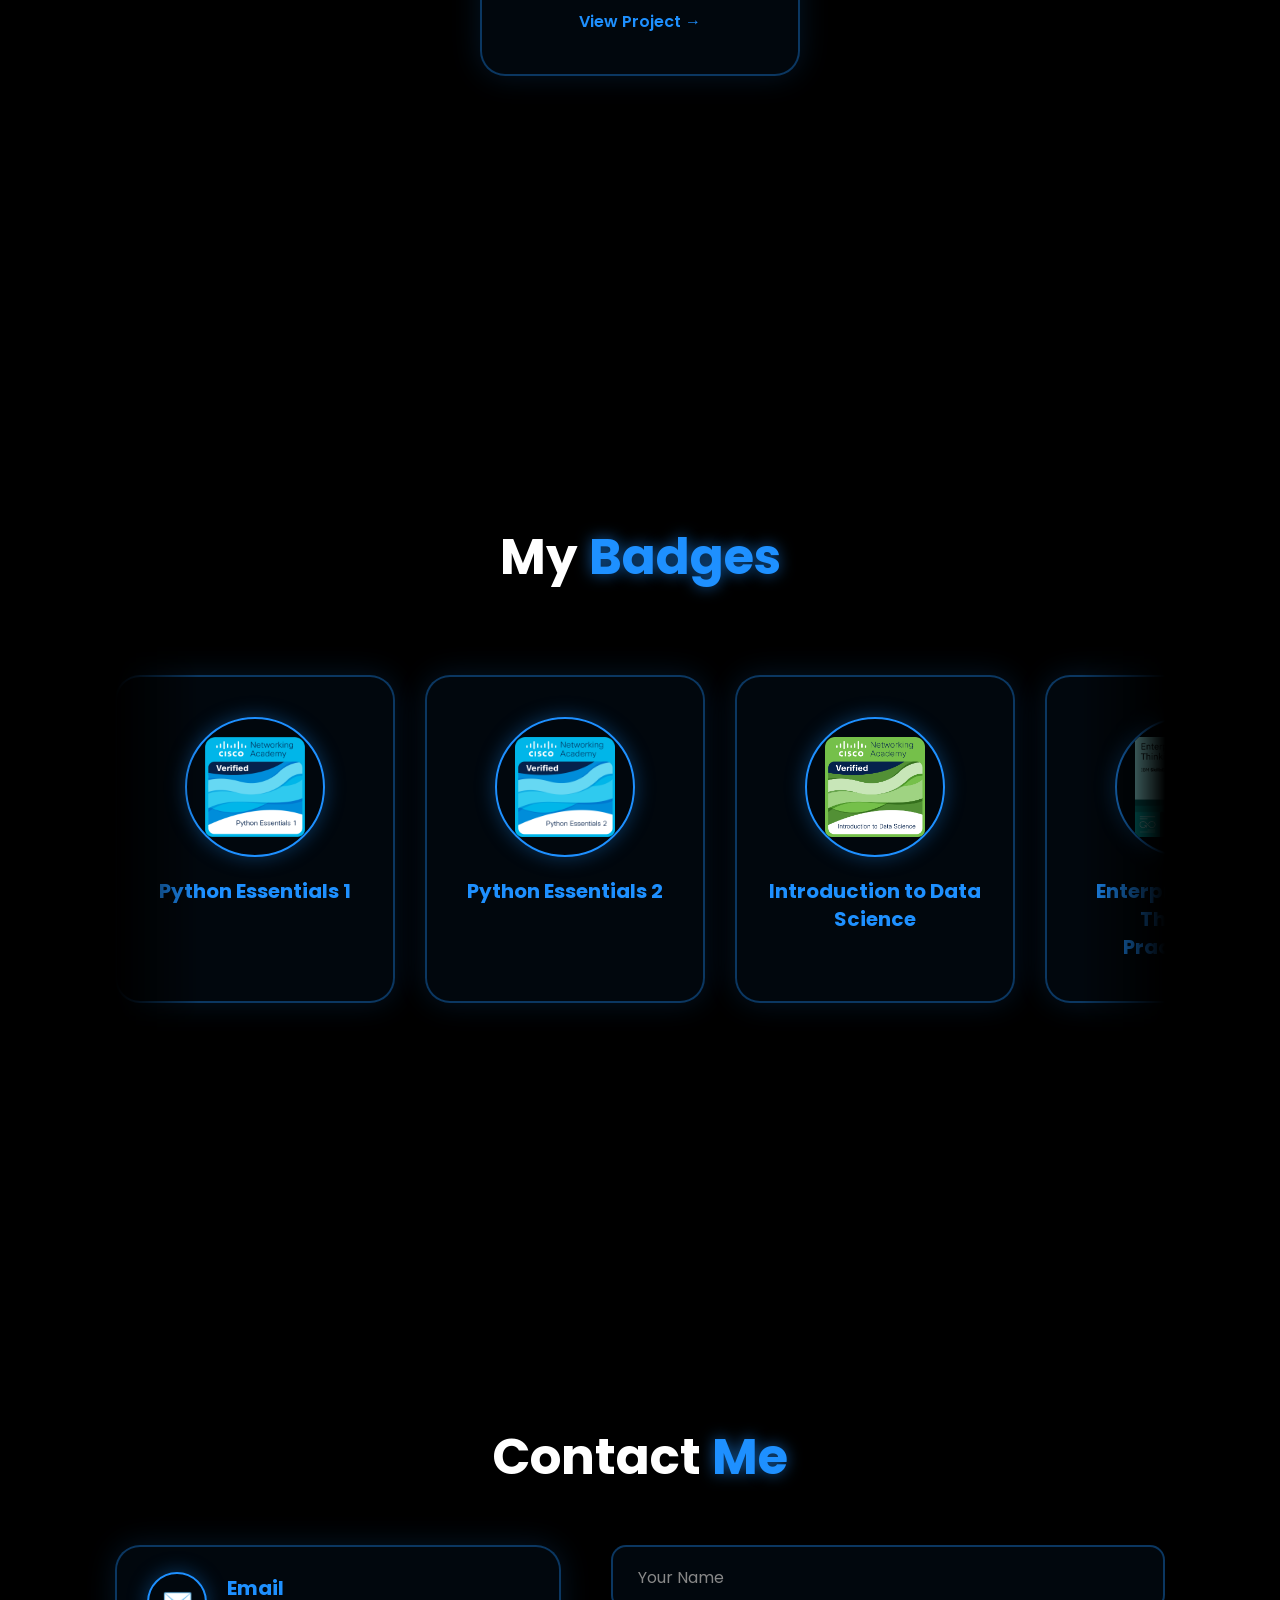
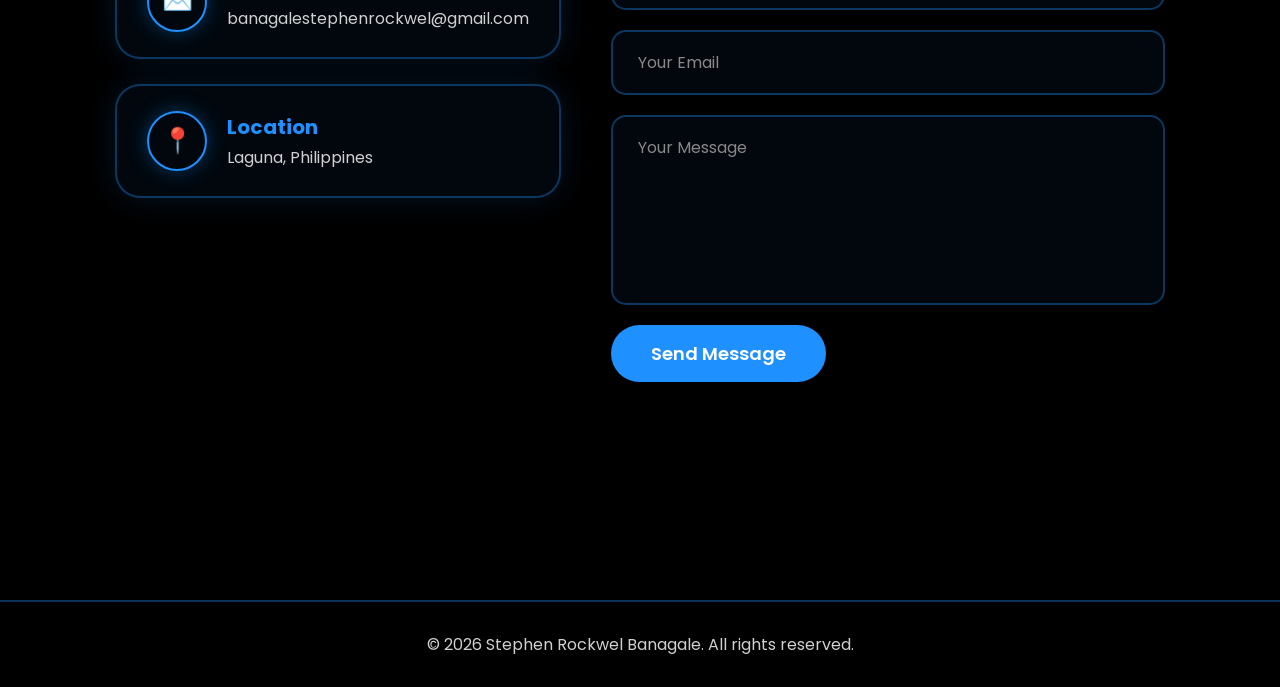
==== commit a0b9d8ec: "Add files via upload" ====
--- a/index.html
+++ b/index.html
@@ -34,8 +34,6 @@
 
     <header>
         <a href="#home" class="logo">Rockwel</a>
-
-        
 
         <nav>
             <a href="#home" class="active">Home</a>
@@ -51,13 +49,14 @@
     </header>
 
     <section class="home" id="home">
+        <canvas id="particles"></canvas>
         <div class="home-img">
             <img src="main.png" alt="Profile Image">
         </div>
 
         <div class="home-content">
             <h1>Hi, I'm <span class="text-typing">Stephen Rockwel Banagale</span></h1>
-            <h2>Web Developer</h2>
+            <h2>Web Developer | IT student</h2>
 
             <div class="social-icons">
                 <a href="https://www.linkedin.com/in/stephen-rockwel-ba%C3%B1agale-522953428/?isSelfProfile=true" target="_blank" rel="noopener noreferrer"><img src="linkedin-logo.png" alt="LinkedIn" width="25" height="25"></a>
@@ -82,7 +81,7 @@
                     <div class="service-icon">
                         <img src="web.png" alt="Web logo">
                     </div>
-                    <h3>Basic Websites</h3>
+                    <h3>HTML</h3>
                 </div>
 
                 <div class="service-card">
@@ -126,7 +125,7 @@
 
     <section class="about" id="about">
         <div class="about-wrapper">
-
+            
             <div class="about-img">
                 <img src="me.jpg" alt="Rockwel" loading="lazy">
             </div>
@@ -141,11 +140,22 @@
                     development and constantly strive to enhance my skills in this field.
                 </p>
 
-                <ul class="about-list">
-                    <li><span class="check">✔</span> BS Information Technology student</li>
-                    <li><span class="check">✔</span> HTML, CSS, C#, Java, JavaScript</li>
-                    <li><span class="check">✔</span> Eager to learn and build user-friendly websites</li>
-                </ul>
+                <div class="timeline">
+                    <div class="timeline-item">
+                        <h4>Elementary</h4>
+                        <p>Bitin Elementary School</p>
+                    </div>
+
+                    <div class="timeline-item">
+                        <h4>HighSchool</h4>
+                        <p>Bitin Integrated National HighSchool | Sto.Tomas Senior HighSchool</p>
+                    </div>
+
+                    <div class="timeline-item">
+                        <h4>College</h4>
+                        <p>Laguna State Polytechnic University</p>
+                    </div>
+                </div>
             </div>
 
         </div>
@@ -155,18 +165,11 @@
         <h2 class="heading">My <span>Projects</span></h2>
 
         <div class="projects-scroll">
-
-            <a href="https://sites.google.com/view/s-portfolio1/home" target="_blank" rel="noopener" class="project-card">
-                <div class="project-icon">🌐</div>
-                <h3>Portfolio Website</h3>
-                <p>First website without HTML and CSS</p>
-                <span class="project-link">View Project →</span>
-            </a>
 
             <a href="https://banagalestephenrockwel-collab.github.io/My-Portfolio/" target="_blank" rel="noopener" class="project-card">
                 <div class="project-icon">💻</div>
                 <h3>Portfolio Website</h3>
-                <p>Second website with HTML and CSS</p>
+                <p>First website with HTML and CSS</p>
                 <span class="project-link">View Project →</span>
             </a>
 
@@ -205,6 +208,13 @@
                         <img src="enterprise-design-thinking-practitioner.png" alt="Enterprise Design Thinking Practitioner">
                     </div>
                     <h3>Enterprise Design Thinking Practitioner</h3>
+                </div>
+
+                <div class="badges-card">
+                    <div class="badges-icon">
+                        <img src="javascript-essentials-1.png" alt="JavaScript Essentials1">
+                    </div>
+                    <h3>JavaScript Essentials 1</h3>
                 </div>
 
             </div>
@@ -225,13 +235,7 @@
                     </div>
                 </a>
 
-                <a href="tel:+639617623589" class="contact-card">
-                    <div class="contact-icon">📞</div>
-                    <div>
-                        <h3>Phone</h3>
-                        <p>+63 961 762 3589</p>
-                    </div>
-                </a>
+                
 
                 <div class="contact-card">
                     <div class="contact-icon">📍</div>
@@ -345,14 +349,82 @@
 
         const observer = new IntersectionObserver((entries) => {
             entries.forEach(entry => {
-                if (entry.isIntersecting) {
-                    entry.target.classList.add('show');
-                    observer.unobserve(entry.target);
+                entry.target.classList.toggle('show', entry.isIntersecting);
+            });
+        }, { threshold: 0.15 });
+
+        revealItems.forEach(el => observer.observe(el));
+
+        const timeline = document.querySelector('.timeline');
+
+        new IntersectionObserver((entries) => {
+            timeline.classList.toggle('play', entries[0].isIntersecting);
+        }, { threshold: 0.6 }).observe(timeline);
+
+        const canvas = document.getElementById('particles');
+        const ctx = canvas.getContext('2d');
+        const reduceMotion = window.matchMedia('(prefers-reduced-motion: reduce)').matches;
+        let particles = [];
+        let heroVisible = true;
+
+        function initParticles() {
+            canvas.width = canvas.offsetWidth;
+            canvas.height = canvas.offsetHeight;
+
+            const count = Math.min(80, Math.floor((canvas.width * canvas.height) / 15000));
+
+            particles = Array.from({ length: count }, () => ({
+                x: Math.random() * canvas.width,
+                y: Math.random() * canvas.height,
+                vx: (Math.random() - 0.5) * 0.6,
+                vy: (Math.random() - 0.5) * 0.6,
+                r: Math.random() * 2 + 1
+            }));
+        }
+
+        function drawParticles() {
+            ctx.clearRect(0, 0, canvas.width, canvas.height);
+
+            particles.forEach((p, i) => {
+                if (!reduceMotion) {
+                    p.x += p.vx;
+                    p.y += p.vy;
+                    if (p.x < 0 || p.x > canvas.width) p.vx *= -1;
+                    if (p.y < 0 || p.y > canvas.height) p.vy *= -1;
+                }
+
+                ctx.beginPath();
+                ctx.arc(p.x, p.y, p.r, 0, Math.PI * 2);
+                ctx.fillStyle = 'rgba(30, 144, 255, 0.8)';
+                ctx.fill();
+
+                for (let j = i + 1; j < particles.length; j++) {
+                    const q = particles[j];
+                    const dist = Math.hypot(p.x - q.x, p.y - q.y);
+                    if (dist < 120) {
+                        ctx.beginPath();
+                        ctx.moveTo(p.x, p.y);
+                        ctx.lineTo(q.x, q.y);
+                        ctx.strokeStyle = `rgba(30, 144, 255, ${0.25 * (1 - dist / 120)})`;
+                        ctx.lineWidth = 1;
+                        ctx.stroke();
+                    }
                 }
             });
-        }, { threshold: 0.15 });
-
-        revealItems.forEach(el => observer.observe(el));
+        }
+
+        function animateParticles() {
+            if (heroVisible) drawParticles();
+            if (!reduceMotion) requestAnimationFrame(animateParticles);
+        }
+
+        new IntersectionObserver((entries) => {
+            heroVisible = entries[0].isIntersecting;
+        }).observe(document.getElementById('home'));
+
+        window.addEventListener('resize', initParticles);
+        initParticles();
+        animateParticles();
 
         const contactForm = document.getElementById('contact-form');
         const formStatus = document.getElementById('form-status');
--- a/style.css
+++ b/style.css
@@ -229,10 +229,20 @@
 }
 
 .home {
+    position: relative;
     display: flex;
     justify-content: center;
     align-items: center;
     gap: 5rem;
+}
+
+#particles {
+    position: absolute;
+    inset: 0;
+    width: 100%;
+    height: 100%;
+    z-index: 0;
+    pointer-events: none;
 }
 
 .home .home-content h1 {
@@ -249,12 +259,15 @@
 }
 
 .home-content {
+    position: relative;
+    z-index: 1;
     flex: 1;
     min-width: 0;
 }
 
 .home-img {
     position: relative;
+    z-index: 1;
     flex-shrink: 0;
     width: 32vw;
     height: 32vw;
@@ -551,29 +564,111 @@
     text-align: justify;
 }
 
-.about-list {
-    list-style: none;
-}
-
-.about-list li {
-    display: flex;
-    align-items: center;
-    gap: 1.5rem;
-    font-size: 1.7rem;
-    margin-bottom: 1.8rem;
-}
-
-.check {
-    display: inline-flex;
-    justify-content: center;
-    align-items: center;
-    width: 3rem;
-    height: 3rem;
-    border: 0.2rem solid dodgerblue;
-    border-radius: 0.4rem;
+.timeline {
+    display: grid;
+    grid-template-columns: repeat(3, 1fr);
+    gap: 2rem;
+}
+
+.timeline-item {
+    position: relative;
+    padding-top: 3.8rem;
+}
+
+.timeline-item::before {
+    content: "";
+    position: absolute;
+    top: 0;
+    left: 0;
+    width: 1.8rem;
+    height: 1.8rem;
+    border: 0.3rem solid dodgerblue;
+    border-radius: 50%;
+    background: var(--bg);
+    z-index: 1;
+    transition: 0.3s ease;
+}
+
+.timeline-item:not(:last-child)::after {
+    content: "";
+    position: absolute;
+    top: 0.8rem;
+    left: 1.8rem;
+    width: calc(100% + 2rem - 1.8rem);
+    height: 0.2rem;
+    background: var(--card-border);
+}
+
+.timeline-item:hover::before {
+    background: dodgerblue;
+    box-shadow: 0 0 15px dodgerblue;
+}
+
+.timeline-item h4 {
+    font-family: 'Courier New', monospace;
+    font-size: 1.5rem;
+    font-weight: 700;
+    letter-spacing: 0.2rem;
+    text-transform: uppercase;
     color: dodgerblue;
-    font-size: 1.8rem;
-    flex-shrink: 0;
+    margin-bottom: 1rem;
+}
+
+.timeline-item p {
+    font-size: 1.5rem;
+    line-height: 1.7;
+    color: var(--muted);
+    margin: 0;
+    text-align: left;
+}
+
+.timeline-item:nth-child(1) { --d: 0s; }
+.timeline-item:nth-child(2) { --d: 1.4s; }
+.timeline-item:nth-child(3) { --d: 2.8s; }
+
+.timeline-item::before {
+    opacity: 0;
+    transform: scale(0);
+}
+
+.timeline-item:not(:last-child)::after {
+    transform: scaleX(0);
+    transform-origin: left;
+}
+
+.timeline-item h4,
+.timeline-item p {
+    opacity: 0;
+    transform: translateY(1.5rem);
+}
+
+.timeline.play .timeline-item::before {
+    opacity: 1;
+    transform: scale(1);
+    transition:
+        opacity 0.4s ease var(--d),
+        transform 0.4s cubic-bezier(0.34, 1.56, 0.64, 1) var(--d),
+        background 0.3s ease,
+        box-shadow 0.3s ease;
+}
+
+.timeline.play .timeline-item:not(:last-child)::after {
+    transform: none;
+    transition: transform 0.8s ease calc(var(--d) + 0.6s);
+}
+
+.timeline.play .timeline-item h4 {
+    opacity: 1;
+    transform: none;
+    transition: opacity 0.6s ease calc(var(--d) + 0.2s),
+                transform 0.6s ease calc(var(--d) + 0.2s);
+}
+
+.timeline.play .timeline-item p {
+    opacity: 1;
+    transform: none;
+    transition: opacity 0.6s ease calc(var(--d) + 0.4s),
+                transform 0.6s ease calc(var(--d) + 0.4s);
 }
 
 .project-card:first-child {
@@ -864,6 +959,15 @@
     .skills-scroll,
     .badge-scroll {
         overflow-x: auto;
+    }
+
+    .timeline-item::before,
+    .timeline-item:not(:last-child)::after,
+    .timeline-item h4,
+    .timeline-item p {
+        opacity: 1;
+        transform: none;
+        transition: none;
     }
 }
 
@@ -1033,9 +1137,9 @@
         text-align: center;
     }
 
-    .about-list li {
-        font-size: 1.5rem;
-        align-items: flex-start;
+    .timeline-item p {
+        font-size: 1.4rem;
+        text-align: left;
     }
 
     .projects-scroll {
@@ -1171,4 +1275,28 @@
     .badges-card {
         flex: 0 0 22rem;
     }
+}
+
+@media (max-width: 600px) {
+    .timeline {
+        grid-template-columns: 1fr;
+        gap: 0;
+    }
+
+    .timeline-item {
+        padding: 0 0 2.5rem 3.8rem;
+    }
+
+    .timeline-item:last-child {
+        padding-bottom: 0;
+    }
+
+    .timeline-item:not(:last-child)::after {
+        top: 1.8rem;
+        left: 0.8rem;
+        width: 0.2rem;
+        height: calc(100% - 1.8rem);
+        transform: scaleY(0);
+        transform-origin: top;
+    }
 }
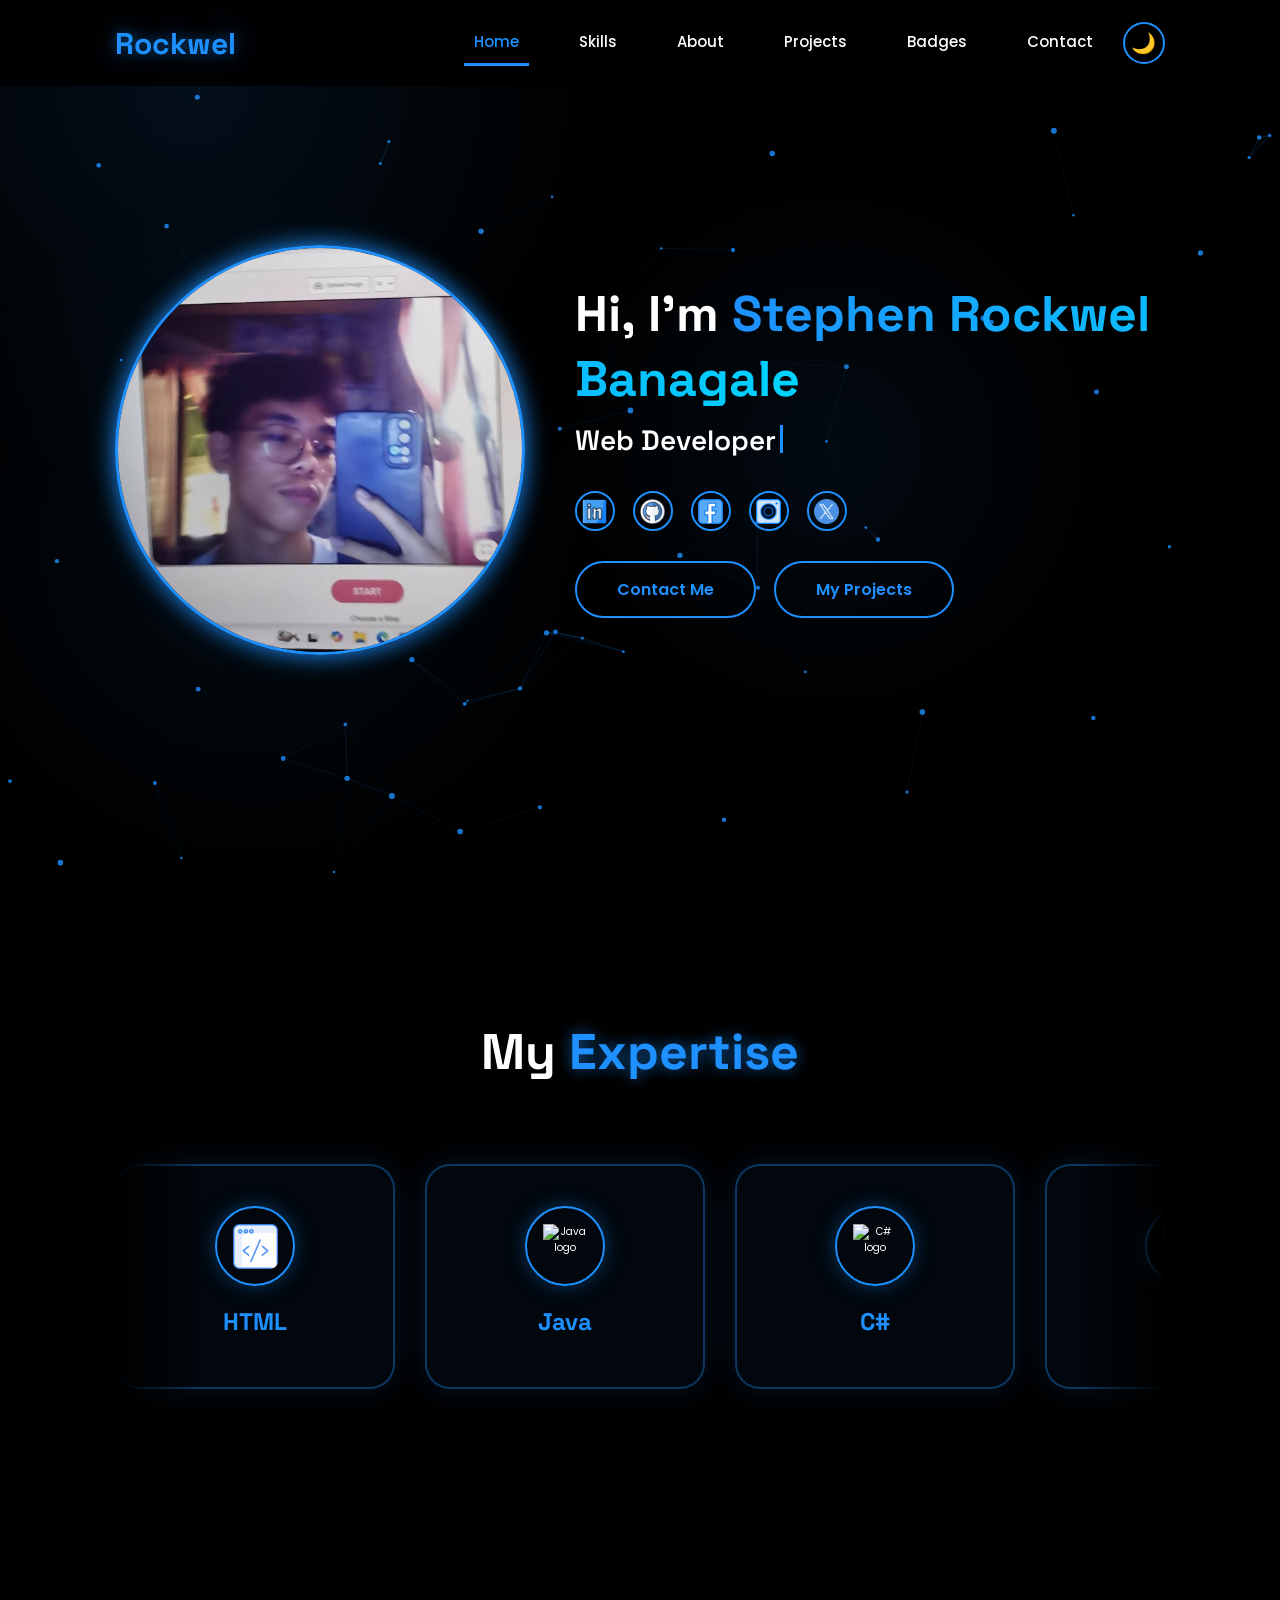
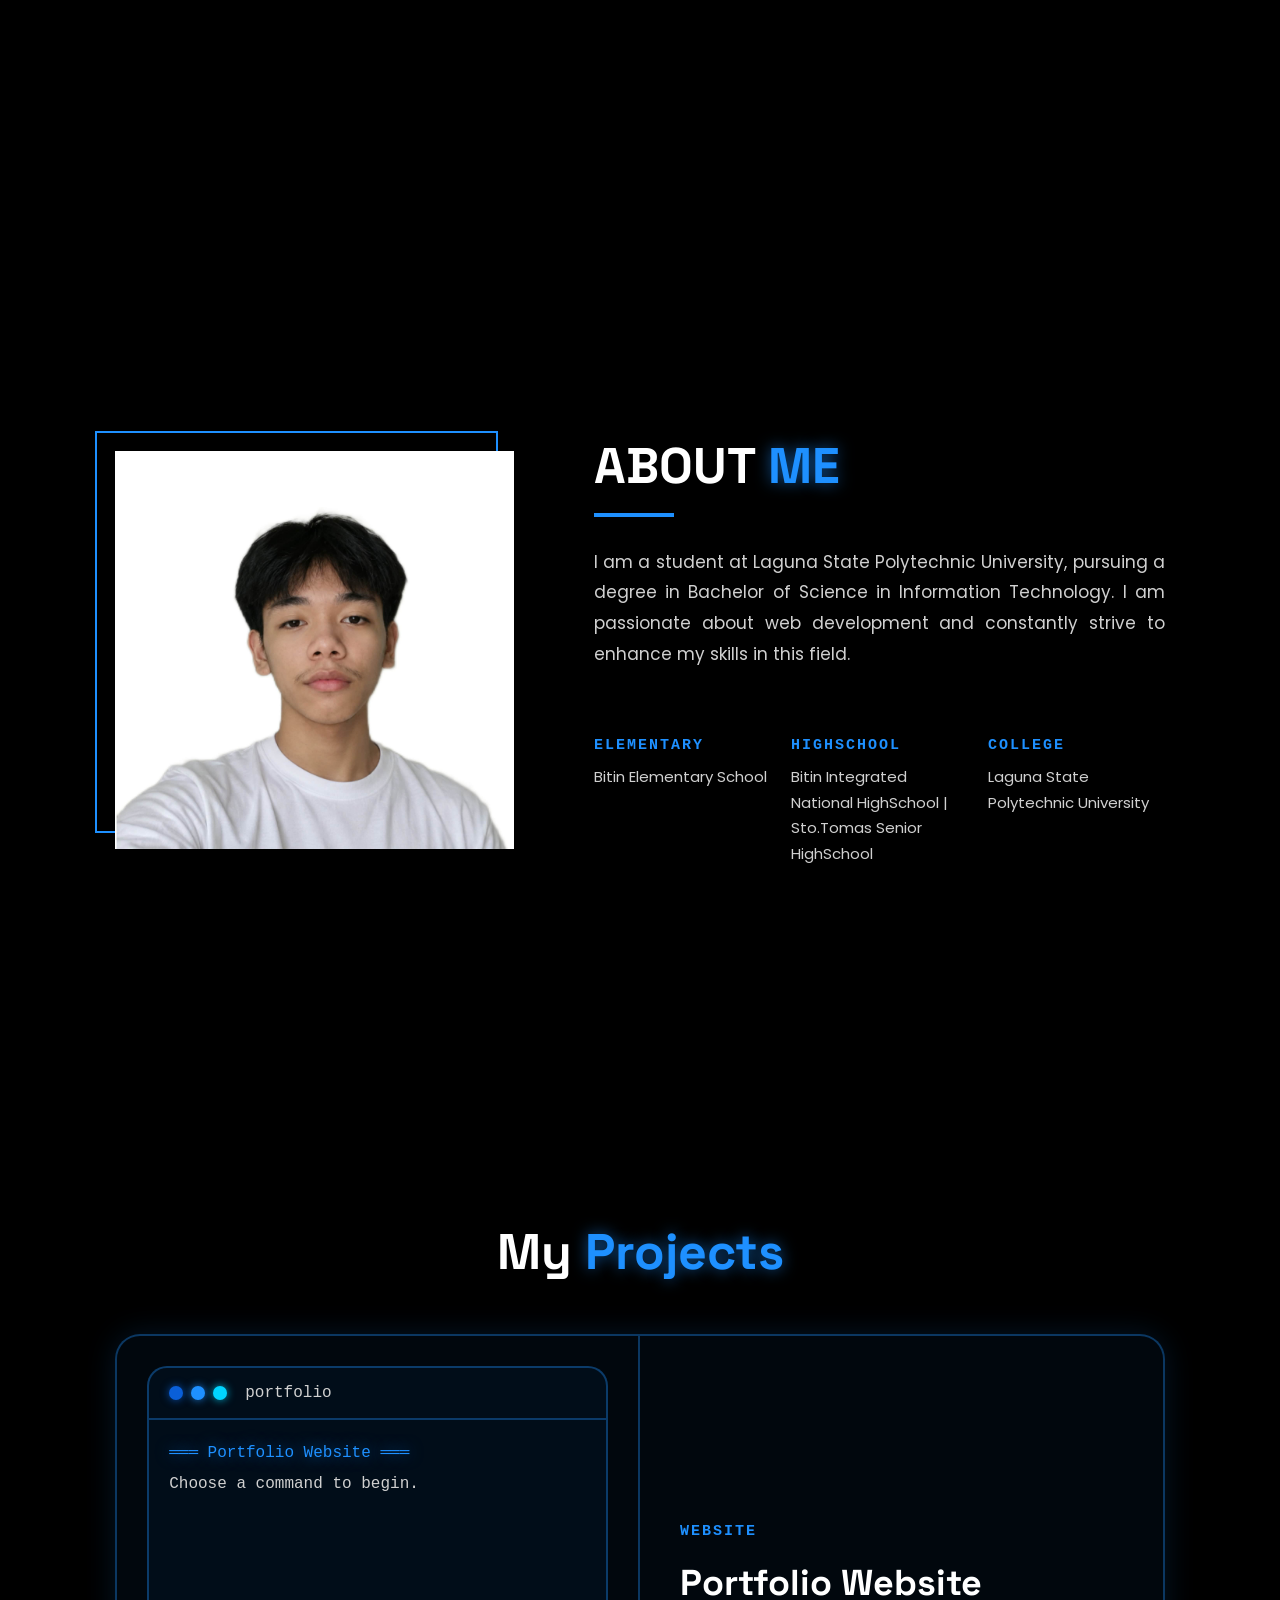
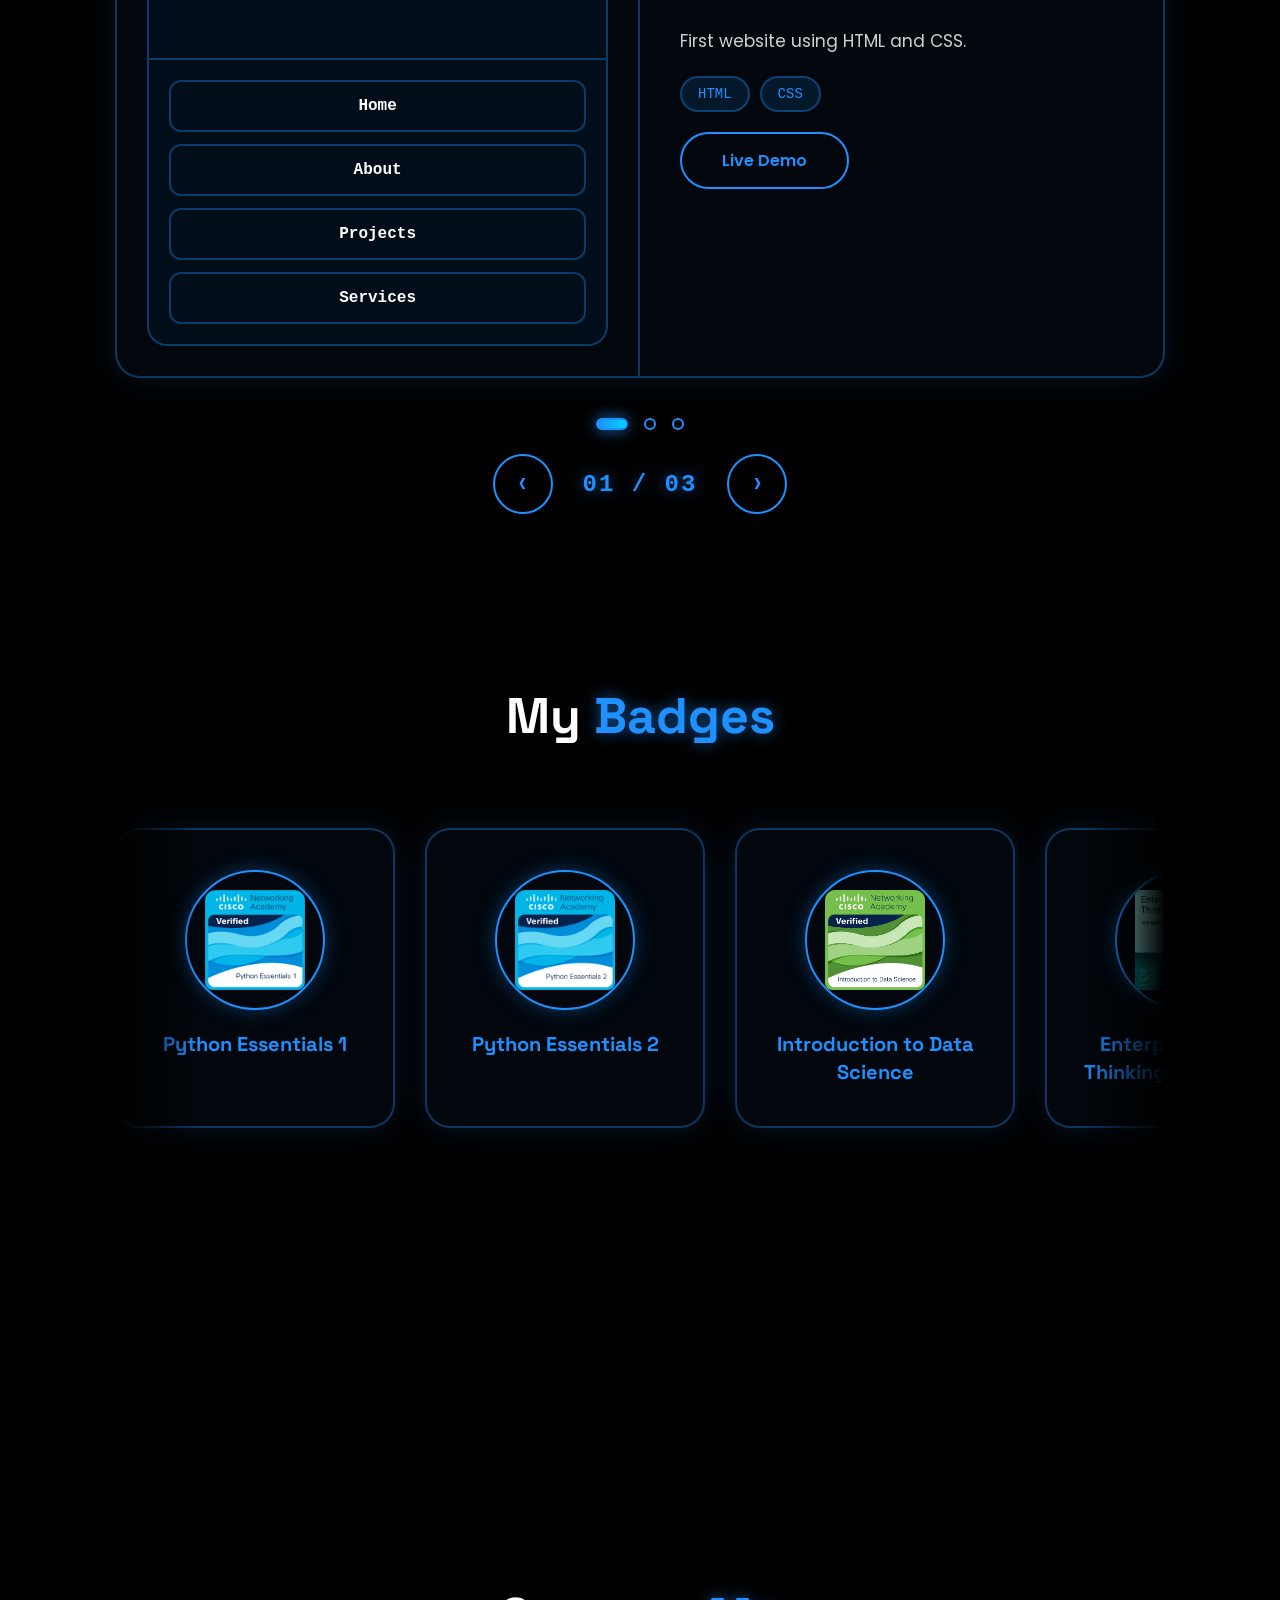
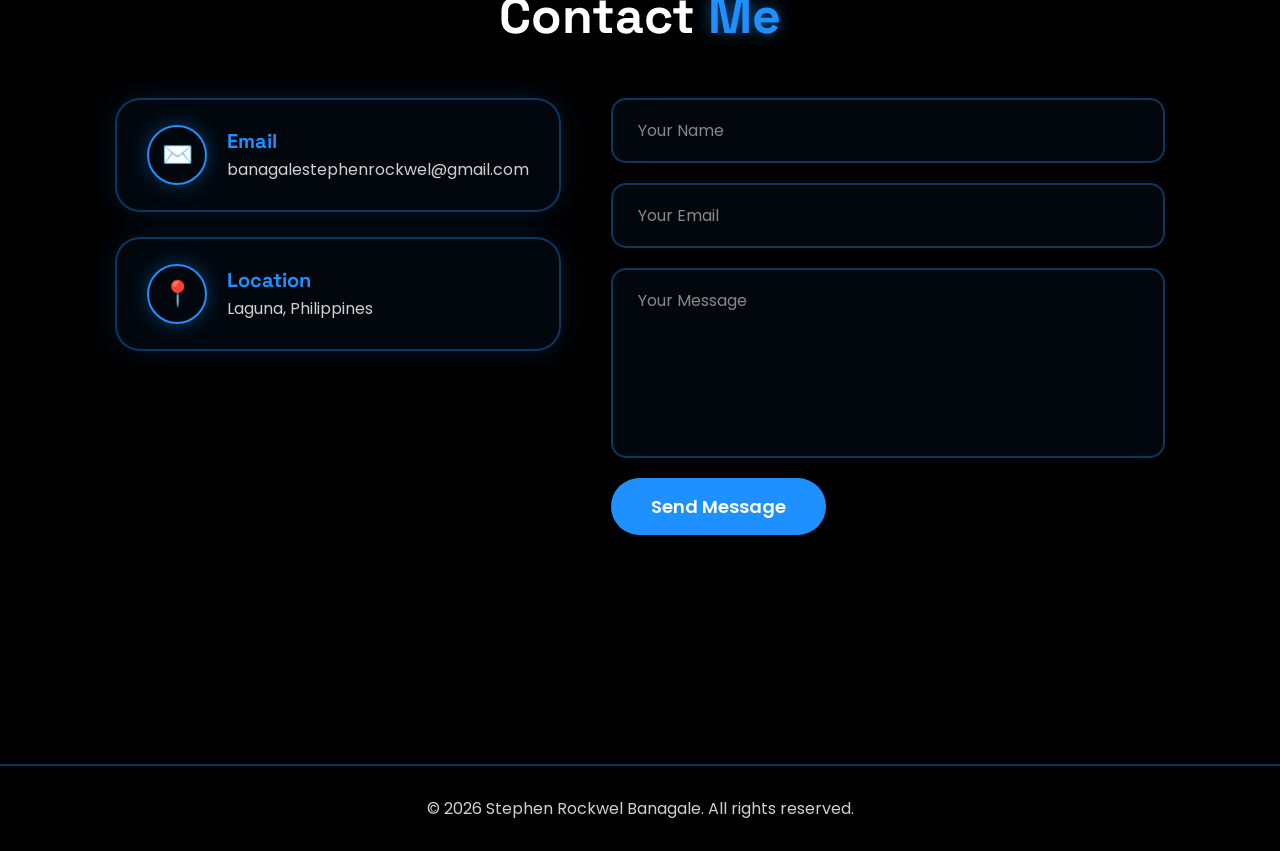
==== commit c69a1eea: "Add files via upload" ====
--- a/index.html
+++ b/index.html
@@ -16,7 +16,7 @@
 
     <link rel="preconnect" href="https://fonts.googleapis.com">
     <link rel="preconnect" href="https://fonts.gstatic.com" crossorigin>
-    <link href="https://fonts.googleapis.com/css2?family=Poppins:wght@400;500;600;700;800&display=swap" rel="stylesheet">
+    <link href="https://fonts.googleapis.com/css2?family=Poppins:wght@400;500;600;700;800&family=Space+Grotesk:wght@500;600;700&display=swap" rel="stylesheet">
 
     <script>
         try {
@@ -29,6 +29,8 @@
     <link rel="stylesheet" href="style.css">
 </head>
 <body>
+
+    <canvas id="particles"></canvas>
 
     <div class="progress-bar"></div>
 
@@ -43,20 +45,18 @@
             <a href="#badge">Badges</a>
             <a href="#contact">Contact</a>
         </nav>
-         <button class="theme-toggle" id="theme-toggle" aria-label="Toggle dark or light mode">🌙</button>
+        <button class="theme-toggle" id="theme-toggle" aria-label="Toggle dark or light mode">🌙</button>
         <div class="menu-toggle" id="menu-toggle" role="button" tabindex="0" aria-label="Toggle menu">☰</div>
-       
     </header>
 
     <section class="home" id="home">
-        <canvas id="particles"></canvas>
         <div class="home-img">
             <img src="main.png" alt="Profile Image">
         </div>
 
         <div class="home-content">
             <h1>Hi, I'm <span class="text-typing">Stephen Rockwel Banagale</span></h1>
-            <h2>Web Developer | IT student</h2>
+            <h2><span id="typed">Web Developer | IT STUDENT</span><span class="typed-cursor"></span></h2>
 
             <div class="social-icons">
                 <a href="https://www.linkedin.com/in/stephen-rockwel-ba%C3%B1agale-522953428/?isSelfProfile=true" target="_blank" rel="noopener noreferrer"><img src="linkedin-logo.png" alt="LinkedIn" width="25" height="25"></a>
@@ -125,7 +125,7 @@
 
     <section class="about" id="about">
         <div class="about-wrapper">
-            
+
             <div class="about-img">
                 <img src="me.jpg" alt="Rockwel" loading="lazy">
             </div>
@@ -164,15 +164,130 @@
     <section class="projects" id="projects">
         <h2 class="heading">My <span>Projects</span></h2>
 
-        <div class="projects-scroll">
-
-            <a href="https://banagalestephenrockwel-collab.github.io/My-Portfolio/" target="_blank" rel="noopener" class="project-card">
-                <div class="project-icon">💻</div>
-                <h3>Portfolio Website</h3>
-                <p>First website with HTML and CSS</p>
-                <span class="project-link">View Project →</span>
-            </a>
-
+        <div class="project-carousel" id="project-carousel">
+            <div class="project-viewport">
+                <div class="project-track" id="project-track">
+
+                    <div class="project-detail">
+                        <div class="detail-left">
+                            <div class="terminal" data-app="portfolio">
+                                <div class="terminal-bar">
+                                    <span class="terminal-dot red"></span>
+                                    <span class="terminal-dot yellow"></span>
+                                    <span class="terminal-dot green"></span>
+                                    <span class="terminal-name">portfolio</span>
+                                </div>
+
+                                <div class="terminal-log" aria-live="polite">
+                                    <p class="terminal-title">═══ Portfolio Website ═══</p>
+                                    <p>Choose a command to begin.</p>
+                                </div>
+
+                                <div class="terminal-actions">
+                                    <button type="button" class="terminal-btn" data-op="home">Home</button>
+                                    <button type="button" class="terminal-btn" data-op="about">About</button>
+                                    <button type="button" class="terminal-btn" data-op="project">Projects</button>
+                                    <button type="button" class="terminal-btn" data-op="services">Services</button>
+                                </div>
+                            </div>
+                        </div>
+
+                        <div class="detail-info">
+                            <span class="detail-label">Website</span>
+                            <h3>Portfolio Website</h3>
+                            <p>First website using HTML and CSS.</p>
+                            <div class="detail-tags">
+                                <span>HTML</span>
+                                <span>CSS</span>
+                            </div>
+                            <a href="https://banagalestephenrockwel-collab.github.io/My-Portfolio/" target="_blank" rel="noopener" class="hero-btn">Live Demo</a>
+                        </div>
+                    </div>
+
+                    <div class="project-detail">
+                        <div class="detail-left">
+                            <div class="terminal" data-app="temperature">
+                                <div class="terminal-bar">
+                                    <span class="terminal-dot red"></span>
+                                    <span class="terminal-dot yellow"></span>
+                                    <span class="terminal-dot green"></span>
+                                    <span class="terminal-name">temperature</span>
+                                </div>
+
+                                <div class="terminal-log" aria-live="polite">
+                                    <p class="terminal-title">═══ Temperature Converter ═══</p>
+                                    <p>Choose an operation to begin.</p>
+                                    <input type="text" class="terminal-input" inputmode="decimal" autocomplete="off" aria-label="Enter a number" hidden>
+                                </div>
+
+                                <div class="terminal-actions">
+                                    <button type="button" class="terminal-btn" data-op="c2f">°C → °F</button>
+                                    <button type="button" class="terminal-btn" data-op="f2c">°F → °C</button>
+                                </div>
+                            </div>
+                        </div>
+
+                        <div class="detail-info">
+                            <span class="detail-label">Console App</span>
+                            <h3>Temperature Converter</h3>
+                            <p>Celsius and Fahrenheit converter, ported from a C# console.</p>
+                            <div class="detail-tags">
+                                <span>C#</span>
+                                <span>JavaScript</span>
+                            </div>
+                            <a href="temperature-converter.html" target="_blank" rel="noopener" class="hero-btn">Live Demo</a>
+                        </div>
+                    </div>
+
+                    <div class="project-detail">
+                        <div class="detail-left">
+                            <div class="terminal" data-app="calculator">
+                                <div class="terminal-bar">
+                                    <span class="terminal-dot red"></span>
+                                    <span class="terminal-dot yellow"></span>
+                                    <span class="terminal-dot green"></span>
+                                    <span class="terminal-name">calculator</span>
+                                </div>
+
+                                <div class="terminal-log" aria-live="polite">
+                                    <p class="terminal-title">═══ Simple Calculator ═══</p>
+                                    <p>Choose an operation to begin.</p>
+                                    <input type="text" class="terminal-input" inputmode="decimal" autocomplete="off" aria-label="Enter a number" hidden>
+                                </div>
+
+                                <div class="terminal-actions">
+                                    <button type="button" class="terminal-btn" data-op="add">Add</button>
+                                    <button type="button" class="terminal-btn" data-op="subtract">Subtract</button>
+                                    <button type="button" class="terminal-btn" data-op="multiply">Multiply</button>
+                                    <button type="button" class="terminal-btn" data-op="divide">Divide</button>
+                                </div>
+                            </div>
+                        </div>
+
+                        <div class="detail-info">
+                            <span class="detail-label">Console App</span>
+                            <h3>Simple Calculator</h3>
+                            <p>A C# calculator application designed to perform basic arithmetic operations.</p>
+                            <div class="detail-tags">
+                                <span>C#</span>
+                                <span>.NET</span>
+                            </div>
+                            <a href="simple-calculator.html" class="hero-btn">Live Demo</a>
+                        </div>
+                    </div>
+
+                </div>
+            </div>
+
+            <div class="project-pager">
+                <div class="pager-dots" id="pager-dots"></div>
+
+                <div class="pager-controls">
+                    <button type="button" class="pager-btn" id="pager-prev" aria-label="Previous project">&#8249;</button>
+                    <span class="pager-count" id="pager-count" aria-live="polite">01 / 03</span>
+                    <button type="button" class="pager-btn" id="pager-next" aria-label="Next project">&#8250;</button>
+                </div>
+            </div>
         </div>
     </section>
 
@@ -234,8 +349,6 @@
                         <p>banagalestephenrockwel@gmail.com</p>
                     </div>
                 </a>
-
-                
 
                 <div class="contact-card">
                     <div class="contact-icon">📍</div>
@@ -342,7 +455,7 @@
         badgeTrack.innerHTML += badgeTrack.innerHTML;
 
         const revealItems = document.querySelectorAll(
-            '.heading, .home-img, .home-content, .about-img, .about-info, .project-card, .contact-card, .contact-form'
+            '.heading, .home-img, .home-content, .about-img, .about-info, .project-carousel, .contact-card, .contact-form'
         );
 
         revealItems.forEach(el => el.classList.add('reveal'));
@@ -365,11 +478,12 @@
         const ctx = canvas.getContext('2d');
         const reduceMotion = window.matchMedia('(prefers-reduced-motion: reduce)').matches;
         let particles = [];
-        let heroVisible = true;
+        let lastWidth = 0;
 
         function initParticles() {
-            canvas.width = canvas.offsetWidth;
-            canvas.height = canvas.offsetHeight;
+            canvas.width = window.innerWidth;
+            canvas.height = window.innerHeight;
+            lastWidth = window.innerWidth;
 
             const count = Math.min(80, Math.floor((canvas.width * canvas.height) / 15000));
 
@@ -414,17 +528,217 @@
         }
 
         function animateParticles() {
-            if (heroVisible) drawParticles();
+            drawParticles();
             if (!reduceMotion) requestAnimationFrame(animateParticles);
         }
 
-        new IntersectionObserver((entries) => {
-            heroVisible = entries[0].isIntersecting;
-        }).observe(document.getElementById('home'));
-
-        window.addEventListener('resize', initParticles);
+        window.addEventListener('resize', () => {
+            if (window.innerWidth !== lastWidth) {
+                initParticles();
+            } else {
+                canvas.height = window.innerHeight;
+            }
+        });
+
         initParticles();
         animateParticles();
+
+        const typedEl = document.getElementById('typed');
+        const roles = ['Web Developer', 'IT Student'];
+        let roleIndex = 0;
+        let charIndex = 0;
+        let deleting = false;
+
+        function typeRole() {
+            const word = roles[roleIndex];
+            charIndex += deleting ? -1 : 1;
+            typedEl.textContent = word.slice(0, charIndex);
+
+            let delay = deleting ? 50 : 100;
+
+            if (!deleting && charIndex === word.length) {
+                deleting = true;
+                delay = 1500;
+            } else if (deleting && charIndex === 0) {
+                deleting = false;
+                roleIndex = (roleIndex + 1) % roles.length;
+                delay = 400;
+            }
+
+            setTimeout(typeRole, delay);
+        }
+
+        function startTyping() {
+            if (reduceMotion) return;
+            typedEl.textContent = '';
+            typeRole();
+        }
+
+        startTyping();
+
+        const projectTrack = document.getElementById('project-track');
+        const projectSlides = Array.from(projectTrack.children);
+        const pagerDots = document.getElementById('pager-dots');
+        const pagerCount = document.getElementById('pager-count');
+        const pagerPrev = document.getElementById('pager-prev');
+        const pagerNext = document.getElementById('pager-next');
+        const projectCarousel = document.getElementById('project-carousel');
+        let slideIndex = 0;
+
+        projectSlides.forEach((_, i) => {
+            const dot = document.createElement('button');
+            dot.type = 'button';
+            dot.className = 'pager-dot';
+            dot.setAttribute('aria-label', 'Go to project ' + (i + 1));
+            dot.addEventListener('click', () => goToSlide(i));
+            pagerDots.appendChild(dot);
+        });
+
+        const dotButtons = Array.from(pagerDots.children);
+
+        function pad(n) {
+            return String(n).padStart(2, '0');
+        }
+
+        function goToSlide(i) {
+            slideIndex = (i + projectSlides.length) % projectSlides.length;
+            projectTrack.style.transform = 'translateX(-' + slideIndex * 100 + '%)';
+            pagerCount.textContent = pad(slideIndex + 1) + ' / ' + pad(projectSlides.length);
+
+            dotButtons.forEach((d, k) => d.classList.toggle('active', k === slideIndex));
+            projectSlides.forEach((s, k) => {
+                s.inert = k !== slideIndex;
+                s.setAttribute('aria-hidden', k !== slideIndex ? 'true' : 'false');
+            });
+        }
+
+        pagerPrev.addEventListener('click', () => goToSlide(slideIndex - 1));
+        pagerNext.addEventListener('click', () => goToSlide(slideIndex + 1));
+
+        let touchStartX = 0;
+
+        projectCarousel.addEventListener('touchstart', (e) => {
+            touchStartX = e.changedTouches[0].clientX;
+        }, { passive: true });
+
+        projectCarousel.addEventListener('touchend', (e) => {
+            const diff = e.changedTouches[0].clientX - touchStartX;
+            if (Math.abs(diff) > 60) goToSlide(slideIndex + (diff < 0 ? 1 : -1));
+        }, { passive: true });
+
+        goToSlide(0);
+
+        const SYMBOLS = { add: '+', subtract: '−', multiply: '×', divide: '÷' };
+
+        function fmt(n) {
+            return String(Number(n.toFixed(2)));
+        }
+
+        const TERMINALS = {
+            portfolio: {
+                lines: {
+                    about: ['Stephen Rockwel Banagale', 'BSIT student and aspiring web developer.'],
+                    skills: ['HTML, CSS, JavaScript', 'Java, C#, Python'],
+                    education: ['Laguna State Polytechnic University', 'BS Information Technology'],
+                    contact: ['banagalestephenrockwel@gmail.com', 'Laguna, Philippines']
+                }
+            },
+            temperature: {
+                steps: ['Enter temperature:'],
+                run(op, nums) {
+                    const n = nums[0];
+                    if (op === 'c2f') {
+                        if (n < -273.15) return { error: 'Below absolute zero (−273.15 °C).' };
+                        return { text: fmt(n) + ' °C = ' + fmt(n * 9 / 5 + 32) + ' °F' };
+                    }
+                    if (n < -459.67) return { error: 'Below absolute zero (−459.67 °F).' };
+                    return { text: fmt(n) + ' °F = ' + fmt((n - 32) * 5 / 9) + ' °C' };
+                }
+            },
+            calculator: {
+                steps: ['Enter first number:', 'Enter second number:'],
+                run(op, nums) {
+                    const a = nums[0];
+                    const b = nums[1];
+                    if (op === 'divide' && b === 0) return { error: 'Cannot divide by zero.' };
+                    const r = op === 'add' ? a + b
+                            : op === 'subtract' ? a - b
+                            : op === 'multiply' ? a * b
+                            : a / b;
+                    return { text: a + ' ' + SYMBOLS[op] + ' ' + b + ' = ' + Number(r.toPrecision(12)) };
+                }
+            }
+        };
+
+        document.querySelectorAll('.terminal').forEach(term => {
+            const app = TERMINALS[term.dataset.app];
+            const log = term.querySelector('.terminal-log');
+            const input = term.querySelector('.terminal-input');
+            let op = null;
+            let nums = [];
+
+            function say(text, cls) {
+                const p = document.createElement('p');
+                p.textContent = text;
+                if (cls) p.className = cls;
+                log.insertBefore(p, input);
+                log.scrollTop = log.scrollHeight;
+            }
+
+            function finish() {
+                op = null;
+                nums = [];
+                input.value = '';
+                input.hidden = true;
+                say('Choose an operation to begin.');
+            }
+
+            term.querySelectorAll('.terminal-btn').forEach(btn => {
+                btn.addEventListener('click', () => {
+                    say('> ' + btn.textContent);
+
+                    if (app.lines) {
+                        app.lines[btn.dataset.op].forEach(line => say(line));
+                        return;
+                    }
+
+                    op = btn.dataset.op;
+                    nums = [];
+                    say(app.steps[0]);
+                    input.hidden = false;
+                    input.value = '';
+                    input.focus();
+                });
+            });
+
+            if (!input) return;
+
+            input.addEventListener('keydown', (e) => {
+                if (e.key !== 'Enter') return;
+
+                const raw = input.value.trim().replace(',', '.');
+                const n = Number(raw);
+
+                if (raw === '' || !Number.isFinite(n)) {
+                    say('Invalid input. Enter a number:', 'terminal-error');
+                    return;
+                }
+
+                say('> ' + raw);
+                input.value = '';
+                nums.push(n);
+
+                if (nums.length < app.steps.length) {
+                    say(app.steps[nums.length]);
+                    return;
+                }
+
+                const result = app.run(op, nums);
+                if (result.error) say(result.error, 'terminal-error');
+                else say(result.text, 'terminal-result');
+                finish();
+            });
+        });
 
         const contactForm = document.getElementById('contact-form');
         const formStatus = document.getElementById('form-status');
--- a/style.css
+++ b/style.css
@@ -5,6 +5,7 @@
     --placeholder: #888;
     --header-bg: rgba(0, 0, 0, 0.85);
     --header-solid: #000;
+    --header-shadow: none;
     --card-bg: rgba(30, 144, 255, 0.05);
     --card-hover: rgba(30, 144, 255, 0.12);
     --card-border: rgba(30, 144, 255, 0.35);
@@ -13,6 +14,26 @@
     --blob-1: rgba(30, 144, 255, 0.10);
     --blob-2: rgba(30, 144, 255, 0.07);
     --blob-3: rgba(30, 144, 255, 0.08);
+    --accent: dodgerblue;
+    --accent-2: #00d4ff;
+    --accent-tint: rgba(30, 144, 255, 0.1);
+    --accent-mid: rgba(30, 144, 255, 0.5);
+    --on-accent: #fff;
+    --icon-bg: transparent;
+    --error: #ff4d4d;
+    --success: #2ecc71;
+    --particles-opacity: 1;
+    --glow: 0 0 25px dodgerblue;
+    --glow-sm: 0 0 15px dodgerblue;
+    --glow-md: 0 0 20px dodgerblue;
+    --glow-lg: 0 0 30px dodgerblue;
+    --glow-rest: 0 0 20px rgba(30, 144, 255, 0.35);
+    --glow-btn: 0 0 20px rgba(30, 144, 255, 0.6);
+    --glow-bar: 0 0 10px rgba(30, 144, 255, 0.8);
+    --glow-dot: 0 0 15px rgba(30, 144, 255, 0.8);
+    --text-glow: 0 0 15px rgba(30, 144, 255, 0.6);
+    --pulse-a: 0 0 20px rgba(30, 144, 255, 0.5);
+    --pulse-b: 0 0 45px rgba(30, 144, 255, 0.9);
 }
 
 [data-theme="light"] {
@@ -20,16 +41,37 @@
     --text: #0b1a2e;
     --muted: #44546a;
     --placeholder: #7a8aa0;
-    --header-bg: rgba(255, 255, 255, 0.85);
+    --header-bg: rgba(255, 255, 255, 0.88);
     --header-solid: #ffffff;
-    --card-bg: rgba(255, 255, 255, 0.75);
-    --card-hover: rgba(30, 144, 255, 0.12);
-    --card-border: rgba(30, 144, 255, 0.4);
-    --card-shadow: 0 8px 25px rgba(30, 144, 255, 0.15);
+    --header-shadow: 0 2px 20px rgba(10, 108, 219, 0.1);
+    --card-bg: rgba(255, 255, 255, 0.85);
+    --card-hover: rgba(10, 108, 219, 0.07);
+    --card-border: rgba(10, 108, 219, 0.28);
+    --card-shadow: 0 8px 25px rgba(10, 108, 219, 0.12);
     --scroll-track: #e3eefc;
-    --blob-1: rgba(30, 144, 255, 0.07);
-    --blob-2: rgba(0, 212, 255, 0.05);
-    --blob-3: rgba(30, 144, 255, 0.05);
+    --blob-1: rgba(10, 108, 219, 0.07);
+    --blob-2: rgba(0, 170, 220, 0.06);
+    --blob-3: rgba(10, 108, 219, 0.05);
+    --accent: #0a6cdb;
+    --accent-2: #0b9ad9;
+    --accent-tint: rgba(10, 108, 219, 0.08);
+    --accent-mid: rgba(10, 108, 219, 0.4);
+    --on-accent: #fff;
+    --icon-bg: rgba(255, 255, 255, 0.9);
+    --error: #d92d2d;
+    --success: #168a4a;
+    --particles-opacity: 0.45;
+    --glow: 0 8px 24px rgba(10, 108, 219, 0.35);
+    --glow-sm: 0 4px 14px rgba(10, 108, 219, 0.3);
+    --glow-md: 0 6px 18px rgba(10, 108, 219, 0.33);
+    --glow-lg: 0 10px 28px rgba(10, 108, 219, 0.4);
+    --glow-rest: 0 4px 14px rgba(10, 108, 219, 0.18);
+    --glow-btn: 0 6px 18px rgba(10, 108, 219, 0.4);
+    --glow-bar: 0 0 8px rgba(10, 108, 219, 0.4);
+    --glow-dot: 0 2px 8px rgba(10, 108, 219, 0.45);
+    --text-glow: none;
+    --pulse-a: 0 6px 20px rgba(10, 108, 219, 0.25);
+    --pulse-b: 0 10px 34px rgba(10, 108, 219, 0.4);
 }
 
 * {
@@ -40,6 +82,16 @@
     border: none;
     outline: none;
     font-family: 'Poppins', sans-serif;
+}
+
+h1,
+h2,
+h3,
+h1 span,
+h2 span,
+h3 span,
+.logo {
+    font-family: 'Space Grotesk', 'Poppins', sans-serif;
 }
 
 html {
@@ -69,6 +121,21 @@
         radial-gradient(circle at 20% 60%, var(--blob-3), transparent 30%);
 }
 
+#particles {
+    position: fixed;
+    inset: 0;
+    width: 100%;
+    height: 100%;
+    z-index: -1;
+    pointer-events: none;
+    opacity: var(--particles-opacity);
+}
+
+::selection {
+    background: var(--accent);
+    color: var(--on-accent);
+}
+
 ::-webkit-scrollbar {
     width: 1rem;
 }
@@ -78,13 +145,13 @@
 }
 
 ::-webkit-scrollbar-thumb {
-    background: dodgerblue;
+    background: var(--accent);
     border-radius: 1rem;
 }
 
 a:focus-visible,
 button:focus-visible {
-    outline: 0.3rem solid dodgerblue;
+    outline: 0.3rem solid var(--accent);
     outline-offset: 0.4rem;
 }
 
@@ -94,8 +161,8 @@
     left: 0;
     height: 0.4rem;
     width: 0;
-    background: linear-gradient(90deg, dodgerblue, #00d4ff);
-    box-shadow: 0 0 10px rgba(30, 144, 255, 0.8);
+    background: linear-gradient(90deg, var(--accent), var(--accent-2));
+    box-shadow: var(--glow-bar);
     z-index: 200;
 }
 
@@ -108,11 +175,11 @@
     display: flex;
     justify-content: center;
     align-items: center;
-    background: dodgerblue;
-    color: #fff;
+    background: var(--accent);
+    color: var(--on-accent);
     font-size: 2.2rem;
     border-radius: 50%;
-    box-shadow: 0 0 20px rgba(30, 144, 255, 0.6);
+    box-shadow: var(--glow-btn);
     opacity: 0;
     pointer-events: none;
     transition: 0.3s ease;
@@ -126,7 +193,7 @@
 
 .to-top:hover {
     transform: translateY(-0.4rem);
-    box-shadow: 0 0 30px dodgerblue;
+    box-shadow: var(--glow-lg);
 }
 
 header {
@@ -137,6 +204,7 @@
     padding: 2rem 9%;
     background-color: var(--header-bg);
     backdrop-filter: blur(6px);
+    box-shadow: var(--header-shadow);
     display: flex;
     justify-content: space-between;
     align-items: center;
@@ -145,11 +213,11 @@
 
 .logo {
     font-size: 3rem;
-    color: dodgerblue;
+    color: var(--accent);
     font-weight: 800;
     cursor: pointer;
     transition: 0.5s ease;
-    text-shadow: 0 0 15px rgba(30, 144, 255, 0.6);
+    text-shadow: var(--text-glow);
 }
 
 .logo:hover {
@@ -157,7 +225,7 @@
 }
 
 .theme-toggle {
-    order:3;
+    order: 3;
     margin-left: 2rem;
     margin-right: 0rem;
     width: 4.2rem;
@@ -167,20 +235,20 @@
     justify-content: center;
     align-items: center;
     background: transparent;
-    border: 0.2rem solid dodgerblue;
+    border: 0.2rem solid var(--accent);
     border-radius: 50%;
     cursor: pointer;
     transition: 0.3s ease;
 }
 
 .theme-toggle:hover {
-    background: dodgerblue;
-    box-shadow: 0 0 20px dodgerblue;
+    background: var(--accent);
+    box-shadow: var(--glow-md);
     transform: rotate(20deg);
 }
 
 nav {
-    margin-left:auto;
+    margin-left: auto;
     display: flex;
     flex-direction: row;
     align-items: center;
@@ -199,14 +267,14 @@
 
 nav a:hover,
 nav a.active {
-    color: dodgerblue;
-    border-bottom: 3px solid dodgerblue;
+    color: var(--accent);
+    border-bottom: 3px solid var(--accent);
 }
 
 .menu-toggle {
     display: none;
     font-size: 3.5rem;
-    color: dodgerblue;
+    color: var(--accent);
     cursor: pointer;
     user-select: none;
 }
@@ -224,8 +292,8 @@
 }
 
 .heading span {
-    color: dodgerblue;
-    text-shadow: 0 0 15px rgba(30, 144, 255, 0.6);
+    color: var(--accent);
+    text-shadow: var(--text-glow);
 }
 
 .home {
@@ -234,15 +302,6 @@
     justify-content: center;
     align-items: center;
     gap: 5rem;
-}
-
-#particles {
-    position: absolute;
-    inset: 0;
-    width: 100%;
-    height: 100%;
-    z-index: 0;
-    pointer-events: none;
 }
 
 .home .home-content h1 {
@@ -251,8 +310,14 @@
     line-height: 1.3;
 }
 
+.home .home-content h2 {
+    font-size: 2.8rem;
+    font-weight: 600;
+    margin-top: 1rem;
+}
+
 .home-content h1 span {
-    background: linear-gradient(90deg, dodgerblue, #00d4ff);
+    background: linear-gradient(90deg, var(--accent), var(--accent-2));
     -webkit-background-clip: text;
     background-clip: text;
     -webkit-text-fill-color: transparent;
@@ -274,15 +339,34 @@
     aspect-ratio: 1 / 1;
     overflow: hidden;
     border-radius: 50%;
-    box-shadow: 0 0 25px dodgerblue;
+    border: 0.3rem solid var(--accent);
+    box-shadow: var(--glow);
     cursor: pointer;
     transition: 0.2s linear;
     animation: glowPulse 3s ease-in-out infinite;
 }
 
+.home-content h2 {
+    min-height: 1.4em;
+}
+
+.typed-cursor {
+    display: inline-block;
+    width: 0.3rem;
+    height: 1em;
+    margin-left: 0.4rem;
+    background: var(--accent);
+    vertical-align: -0.1em;
+    animation: blink 0.8s steps(1) infinite;
+}
+
+@keyframes blink {
+    50% { opacity: 0; }
+}
+
 @keyframes glowPulse {
-    0%, 100% { box-shadow: 0 0 20px rgba(30, 144, 255, 0.5); }
-    25%    { box-shadow: 0 0 45px rgba(30, 144, 255, 0.9); }
+    0%, 100% { box-shadow: var(--pulse-a); }
+    25%      { box-shadow: var(--pulse-b); }
 }
 
 .home-img img {
@@ -303,7 +387,7 @@
     align-items: center;
     width: 4rem;
     height: 4rem;
-    border: 0.2rem solid dodgerblue;
+    border: 0.2rem solid var(--accent);
     font-size: 2rem;
     border-radius: 50%;
     margin: 3rem 1.5rem 3rem 0;
@@ -312,10 +396,10 @@
 }
 
 .social-icons a:hover {
-    color: #fff;
+    color: var(--on-accent);
     transform: scale(1.3) translateY(-0.5rem);
-    background-color: dodgerblue;
-    box-shadow: 0 0 25px dodgerblue;
+    background-color: var(--accent);
+    box-shadow: var(--glow);
 }
 
 .hero-btn {
@@ -325,19 +409,19 @@
     font-size: 1.6rem;
     font-weight: 600;
     text-align: center;
-    color: dodgerblue;
+    color: var(--accent);
     background: transparent;
-    border: 0.2rem solid dodgerblue;
+    border: 0.2rem solid var(--accent);
     border-radius: 5rem;
     cursor: pointer;
     transition: 0.3s ease;
 }
 
 .hero-btn:hover {
-    background: dodgerblue;
-    color: #fff;
+    background: var(--accent);
+    color: var(--on-accent);
     transform: translateY(-0.3rem);
-    box-shadow: 0 0 25px dodgerblue;
+    box-shadow: var(--glow);
 }
 
 .hero-btn-outline {
@@ -345,7 +429,6 @@
 }
 
 .service-card,
-.project-card,
 .badges-card,
 .contact-card {
     border: 0.2rem solid var(--card-border);
@@ -357,12 +440,11 @@
 }
 
 .service-card:hover,
-.project-card:hover,
 .badges-card:hover,
 .contact-card:hover {
-    border-color: dodgerblue;
+    border-color: var(--accent);
     background-color: var(--card-hover);
-    box-shadow: 0 0 25px dodgerblue;
+    box-shadow: var(--glow);
 }
 
 .services,
@@ -378,6 +460,14 @@
 .services,
 .badges {
     text-align: center;
+}
+
+.projects {
+    gap: 4rem;
+}
+
+.projects .heading {
+    margin-bottom: 1rem;
 }
 
 .skills-scroll {
@@ -407,22 +497,6 @@
     to   { transform: translateX(-50%); }
 }
 
-.projects-scroll {
-    display: flex;
-    flex-direction: row;
-    flex-wrap: nowrap;
-    gap: 3rem;
-    width: 100%;
-    overflow-x: auto;
-    padding: 3rem 1rem 4rem;
-    scrollbar-width: none;
-    -ms-overflow-style: none;
-}
-
-.projects-scroll::-webkit-scrollbar {
-    display: none;
-}
-
 .badge-scroll {
     width: 100%;
     overflow: hidden;
@@ -457,7 +531,6 @@
 }
 
 .service-card:hover,
-.project-card:hover,
 .badges-card:hover {
     transform: translateY(-1rem);
 }
@@ -468,10 +541,11 @@
     align-items: center;
     width: 8rem;
     height: 8rem;
-    border: 0.2rem solid dodgerblue;
+    border: 0.2rem solid var(--accent);
     border-radius: 50%;
     margin-bottom: 2rem;
-    box-shadow: 0 0 20px rgba(30, 144, 255, 0.35);
+    background-color: var(--icon-bg);
+    box-shadow: var(--glow-rest);
     transition: 0.3s ease;
 }
 
@@ -482,13 +556,13 @@
 }
 
 .service-card:hover .service-icon {
-    background-color: dodgerblue;
-    box-shadow: 0 0 25px dodgerblue;
+    background-color: var(--accent);
+    box-shadow: var(--glow);
 }
 
 .service-card h3 {
     font-size: 2.4rem;
-    color: dodgerblue;
+    color: var(--accent);
     margin-bottom: 1rem;
 }
 
@@ -518,7 +592,7 @@
     left: -2rem;
     width: 100%;
     height: 100%;
-    border: 0.2rem solid dodgerblue;
+    border: 0.2rem solid var(--accent);
     z-index: 0;
     transition: 0.3s ease;
 }
@@ -535,7 +609,7 @@
 .about-img:hover::before {
     top: -1rem;
     left: -1rem;
-    box-shadow: 0 0 25px dodgerblue;
+    box-shadow: var(--glow);
 }
 
 .about-title {
@@ -545,14 +619,14 @@
 }
 
 .about-title span {
-    color: dodgerblue;
-    text-shadow: 0 0 15px rgba(30, 144, 255, 0.6);
+    color: var(--accent);
+    text-shadow: var(--text-glow);
 }
 
 .about-line {
     width: 8rem;
     height: 0.4rem;
-    background-color: dodgerblue;
+    background-color: var(--accent);
     margin: 1.5rem 0 3rem;
 }
 
@@ -582,7 +656,7 @@
     left: 0;
     width: 1.8rem;
     height: 1.8rem;
-    border: 0.3rem solid dodgerblue;
+    border: 0.3rem solid var(--accent);
     border-radius: 50%;
     background: var(--bg);
     z-index: 1;
@@ -600,8 +674,8 @@
 }
 
 .timeline-item:hover::before {
-    background: dodgerblue;
-    box-shadow: 0 0 15px dodgerblue;
+    background: var(--accent);
+    box-shadow: var(--glow-sm);
 }
 
 .timeline-item h4 {
@@ -610,7 +684,7 @@
     font-weight: 700;
     letter-spacing: 0.2rem;
     text-transform: uppercase;
-    color: dodgerblue;
+    color: var(--accent);
     margin-bottom: 1rem;
 }
 
@@ -671,61 +745,298 @@
                 transform 0.6s ease calc(var(--d) + 0.4s);
 }
 
-.project-card:first-child {
-    margin-left: auto;
-}
-
-.project-card:last-child {
-    margin-right: auto;
-}
-
-.project-card {
-    flex: 0 0 32rem;
+.project-carousel {
     display: flex;
     flex-direction: column;
     align-items: center;
-    text-align: center;
-    padding: 4rem 3rem;
-    color: var(--text);
+    gap: 4rem;
+    width: 100%;
+    max-width: 110rem;
+}
+
+.project-viewport {
+    width: 100%;
+    overflow: hidden;
+    border: 0.2rem solid var(--card-border);
+    border-radius: 2.5rem;
+    background-color: var(--card-bg);
+    backdrop-filter: blur(8px);
+    box-shadow: var(--card-shadow);
+}
+
+.project-track {
+    display: flex;
+    width: 100%;
+    transition: transform 0.6s cubic-bezier(0.65, 0, 0.35, 1);
+}
+
+.project-detail {
+    flex: 0 0 100%;
+    min-width: 0;
+    display: grid;
+    grid-template-columns: 1fr 1fr;
+}
+
+.detail-left {
+    padding: 3rem;
+    border-right: 0.2rem solid var(--card-border);
+}
+
+.project-pager {
+    display: flex;
+    flex-direction: column;
+    align-items: center;
+    gap: 2.4rem;
+}
+
+.pager-dots {
+    display: flex;
+    align-items: center;
+    gap: 1.6rem;
+}
+
+.pager-dot {
+    width: 1.2rem;
+    height: 1.2rem;
+    padding: 0;
+    border: 0.2rem solid var(--accent);
+    border-radius: 50%;
+    background: transparent;
     cursor: pointer;
-}
-
-.project-icon {
+    transition: 0.3s ease;
+}
+
+.pager-dot:hover {
+    background: var(--accent-mid);
+    transform: scale(1.3);
+}
+
+.pager-dot.active {
+    width: 3.2rem;
+    border-radius: 5rem;
+    background: linear-gradient(90deg, var(--accent), var(--accent-2));
+    box-shadow: var(--glow-dot);
+}
+
+.pager-controls {
+    display: flex;
+    align-items: center;
+    gap: 3rem;
+}
+
+.pager-btn {
     display: inline-flex;
     justify-content: center;
     align-items: center;
-    width: 8rem;
-    height: 8rem;
-    border: 0.2rem solid dodgerblue;
+    width: 6rem;
+    height: 6rem;
+    padding-bottom: 0.4rem;
+    font-size: 3.2rem;
+    line-height: 1;
+    color: var(--accent);
+    background: transparent;
+    border: 0.2rem solid var(--accent);
     border-radius: 50%;
-    font-size: 3.5rem;
-    margin-bottom: 2rem;
-    box-shadow: 0 0 20px rgba(30, 144, 255, 0.35);
-    transition: 0.3s ease;
-}
-
-.project-card:hover .project-icon {
-    background-color: dodgerblue;
-    box-shadow: 0 0 25px dodgerblue;
-}
-
-.project-card h3 {
+    cursor: pointer;
+    transition: 0.3s ease;
+}
+
+.pager-btn:hover {
+    color: var(--on-accent);
+    background: var(--accent);
+    box-shadow: var(--glow);
+    transform: scale(1.1);
+}
+
+.pager-btn:active {
+    transform: scale(0.95);
+}
+
+.pager-count {
+    min-width: 11rem;
+    text-align: center;
+    font-family: 'Courier New', monospace;
     font-size: 2.4rem;
-    color: dodgerblue;
-    margin-bottom: 1rem;
-}
-
-.project-card p {
+    font-weight: 700;
+    letter-spacing: 0.2rem;
+    color: var(--accent);
+    text-shadow: var(--text-glow);
+}
+
+.terminal,
+.terminal * {
+    font-family: 'Courier New', monospace;
+}
+
+.terminal {
+    border: 0.2rem solid var(--card-border);
+    border-radius: 2rem;
+    background-color: var(--card-bg);
+    overflow: hidden;
+    transition: 0.3s ease;
+}
+
+.terminal:hover {
+    border-color: var(--accent);
+    box-shadow: var(--glow);
+}
+
+.terminal-bar {
+    display: flex;
+    align-items: center;
+    gap: 0.8rem;
+    padding: 1.6rem 2rem;
+    border-bottom: 0.2rem solid var(--card-border);
+}
+
+.terminal-dot {
+    width: 1.4rem;
+    height: 1.4rem;
+    border-radius: 50%;
+}
+
+.terminal-dot.red {
+    background: #0a5fd8;
+    box-shadow: 0 0 8px rgba(10, 95, 216, 0.8);
+}
+
+.terminal-dot.yellow {
+    background: dodgerblue;
+    box-shadow: 0 0 8px rgba(30, 144, 255, 0.8);
+}
+
+.terminal-dot.green {
+    background: #00d4ff;
+    box-shadow: 0 0 8px rgba(0, 212, 255, 0.8);
+}
+
+[data-theme="light"] .terminal-dot.red,
+[data-theme="light"] .terminal-dot.yellow,
+[data-theme="light"] .terminal-dot.green {
+    box-shadow: none;
+}
+
+.terminal-name {
+    margin-left: 1rem;
+    font-size: 1.6rem;
+    color: var(--muted);
+}
+
+.terminal-log {
+    height: 24rem;
+    overflow-y: auto;
+    padding: 2rem;
     font-size: 1.6rem;
     line-height: 1.7;
     color: var(--muted);
-    margin-bottom: 2rem;
-}
-
-.project-link {
+    border-bottom: 0.2rem solid var(--card-border);
+    scrollbar-width: thin;
+}
+
+.terminal-log p {
     font-size: 1.6rem;
-    font-weight: 600;
-    color: dodgerblue;
+    margin-bottom: 0.4rem;
+}
+
+.terminal-title {
+    color: var(--accent);
+    text-shadow: var(--text-glow);
+    margin-bottom: 0.8rem;
+}
+
+.terminal-result {
+    color: var(--text);
+    font-weight: 700;
+}
+
+.terminal-error {
+    color: var(--error);
+}
+
+.terminal-input {
+    width: 100%;
+    margin-top: 1rem;
+    padding: 1rem 1.4rem;
+    font-size: 1.6rem;
+    color: var(--text);
+    background: transparent;
+    border: 0.2rem solid var(--card-border);
+    border-radius: 1rem;
+    transition: 0.3s ease;
+}
+
+.terminal-input:focus {
+    border-color: var(--accent);
+    box-shadow: var(--glow-sm);
+}
+
+.terminal-actions {
+    display: grid;
+    gap: 1.2rem;
+    padding: 2rem;
+}
+
+.terminal-btn {
+    padding: 1.5rem 1rem;
+    font-size: 1.6rem;
+    font-weight: 700;
+    color: var(--text);
+    background: transparent;
+    border: 0.2rem solid var(--card-border);
+    border-radius: 1.2rem;
+    cursor: pointer;
+    transition: 0.3s ease;
+}
+
+.terminal-btn:hover {
+    border-color: var(--accent);
+    color: var(--accent);
+    transform: translateY(-0.3rem);
+    box-shadow: var(--glow-sm);
+}
+
+.detail-info {
+    display: flex;
+    flex-direction: column;
+    justify-content: center;
+    align-items: flex-start;
+    gap: 2rem;
+    padding: 4rem;
+}
+
+.detail-label {
+    font-family: 'Courier New', monospace;
+    font-size: 1.5rem;
+    font-weight: 700;
+    letter-spacing: 0.2rem;
+    text-transform: uppercase;
+    color: var(--accent);
+}
+
+.detail-info h3 {
+    font-size: 3.6rem;
+}
+
+.detail-info p {
+    font-size: 1.7rem;
+    line-height: 1.8;
+    color: var(--muted);
+}
+
+.detail-tags {
+    display: flex;
+    flex-wrap: wrap;
+    gap: 1rem;
+}
+
+.detail-tags span {
+    padding: 0.8rem 1.6rem;
+    font-family: 'Courier New', monospace;
+    font-size: 1.4rem;
+    color: var(--accent);
+    background-color: var(--card-hover);
+    border: 0.2rem solid var(--card-border);
+    border-radius: 5rem;
 }
 
 .badges-card {
@@ -743,11 +1054,12 @@
     align-items: center;
     width: 14rem;
     height: 14rem;
-    border: 0.2rem solid dodgerblue;
+    border: 0.2rem solid var(--accent);
     border-radius: 50%;
     margin-bottom: 2rem;
     overflow: hidden;
-    box-shadow: 0 0 20px rgba(30, 144, 255, 0.35);
+    background-color: var(--icon-bg);
+    box-shadow: var(--glow-rest);
     transition: 0.3s ease;
 }
 
@@ -758,13 +1070,13 @@
 }
 
 .badges-card:hover .badges-icon {
-    box-shadow: 0 0 25px dodgerblue;
+    box-shadow: var(--glow);
 }
 
 .badges-card h3 {
     font-size: 2rem;
     line-height: 1.4;
-    color: dodgerblue;
+    color: var(--accent);
 }
 
 .contact-wrapper {
@@ -800,21 +1112,22 @@
     flex-shrink: 0;
     width: 6rem;
     height: 6rem;
-    border: 0.2rem solid dodgerblue;
+    border: 0.2rem solid var(--accent);
     border-radius: 50%;
     font-size: 2.5rem;
-    box-shadow: 0 0 20px rgba(30, 144, 255, 0.35);
+    background-color: var(--icon-bg);
+    box-shadow: var(--glow-rest);
     transition: 0.3s ease;
 }
 
 .contact-card:hover .contact-icon {
-    background-color: dodgerblue;
-    box-shadow: 0 0 25px dodgerblue;
+    background-color: var(--accent);
+    box-shadow: var(--glow);
 }
 
 .contact-card h3 {
     font-size: 2rem;
-    color: dodgerblue;
+    color: var(--accent);
     margin-bottom: 0.3rem;
 }
 
@@ -850,8 +1163,8 @@
 
 .contact-form input:focus,
 .contact-form textarea:focus {
-    border-color: dodgerblue;
-    box-shadow: 0 0 15px dodgerblue;
+    border-color: var(--accent);
+    box-shadow: var(--glow-sm);
 }
 
 .contact-btn {
@@ -861,8 +1174,8 @@
     font-size: 1.8rem;
     font-weight: 600;
     text-align: center;
-    color: #fff;
-    background-color: dodgerblue;
+    color: var(--on-accent);
+    background-color: var(--accent);
     border-radius: 5rem;
     cursor: pointer;
     transition: 0.3s ease;
@@ -870,7 +1183,7 @@
 
 .contact-btn:hover {
     transform: translateY(-0.5rem);
-    box-shadow: 0 0 25px dodgerblue;
+    box-shadow: var(--glow);
 }
 
 .contact-btn:disabled {
@@ -893,11 +1206,11 @@
 }
 
 .form-status.success {
-    color: #2ecc71;
+    color: var(--success);
 }
 
 .form-status.error {
-    color: #ff4d4d;
+    color: var(--error);
 }
 
 .footer {
@@ -926,11 +1239,6 @@
     transform: translateY(0);
 }
 
-.project-card.show:hover {
-    transform: translateY(-1rem);
-    transition: 0.3s ease;
-}
-
 .contact-card.show:hover {
     transform: translateY(-0.5rem);
     transition: 0.3s ease;
@@ -951,6 +1259,10 @@
         animation: none;
     }
 
+    .typed-cursor {
+        display: none;
+    }
+
     .skills-track,
     .badge-track {
         animation: none;
@@ -959,6 +1271,10 @@
     .skills-scroll,
     .badge-scroll {
         overflow-x: auto;
+    }
+
+    .project-track {
+        transition: none;
     }
 
     .timeline-item::before,
@@ -987,8 +1303,8 @@
     }
 
     .theme-toggle {
-        order:0;
-        margin-left:auto;
+        order: 0;
+        margin-left: auto;
         margin-right: 1.5rem;
         width: 3.8rem;
         height: 3.8rem;
@@ -1011,9 +1327,10 @@
         max-width: 28rem;
         padding: 1rem 0;
         background-color: var(--header-solid);
-        border-left: 0.3rem solid dodgerblue;
-        border-bottom: 0.3rem solid dodgerblue;
+        border-left: 0.3rem solid var(--accent);
+        border-bottom: 0.3rem solid var(--accent);
         border-bottom-left-radius: 2rem;
+        box-shadow: var(--header-shadow);
     }
 
     nav.active {
@@ -1029,8 +1346,8 @@
     nav a:hover,
     nav a.active {
         border-bottom: none;
-        border-left: 0.4rem solid dodgerblue;
-        background-color: rgba(30, 144, 255, 0.1);
+        border-left: 0.4rem solid var(--accent);
+        background-color: var(--accent-tint);
     }
 
     section {
@@ -1045,6 +1362,10 @@
         padding-top: 10rem;
     }
 
+    .projects {
+        gap: 3rem;
+    }
+
     .heading {
         font-size: 3.6rem;
         margin-bottom: 3rem;
@@ -1142,25 +1463,45 @@
         text-align: left;
     }
 
-    .projects-scroll {
-        flex-direction: column;
-        align-items: center;
-        overflow: visible;
-        padding: 3rem 0 4rem;
-    }
-
-    .project-card,
-    .project-card:first-child,
-    .project-card:last-child {
-        flex: none;
-        width: 100%;
-        max-width: 32rem;
-        margin-left: 0;
-        margin-right: 0;
+    .project-carousel {
+        max-width: 60rem;
+        gap: 3rem;
+    }
+
+    .project-detail {
+        grid-template-columns: 1fr;
+    }
+
+    .detail-left {
+        padding: 2rem;
+        border-right: none;
+        border-bottom: 0.2rem solid var(--card-border);
+    }
+
+    .detail-info {
         padding: 3rem 2rem;
     }
 
-    .project-card h3 {
+    .detail-info h3 {
+        font-size: 2.8rem;
+    }
+
+    .detail-info p {
+        font-size: 1.5rem;
+    }
+
+    .pager-controls {
+        gap: 2rem;
+    }
+
+    .pager-btn {
+        width: 5.4rem;
+        height: 5.4rem;
+        font-size: 2.8rem;
+    }
+
+    .pager-count {
+        min-width: 9rem;
         font-size: 2rem;
     }
 
@@ -1274,6 +1615,32 @@
 
     .badges-card {
         flex: 0 0 22rem;
+    }
+
+    .terminal-log {
+        height: 20rem;
+        padding: 1.5rem;
+        font-size: 1.4rem;
+    }
+
+    .terminal-log p {
+        font-size: 1.4rem;
+    }
+
+    .terminal-btn {
+        font-size: 1.4rem;
+        padding: 1.3rem 1rem;
+    }
+
+    .pager-btn {
+        width: 4.8rem;
+        height: 4.8rem;
+        font-size: 2.4rem;
+    }
+
+    .pager-count {
+        min-width: 8rem;
+        font-size: 1.8rem;
     }
 }
 
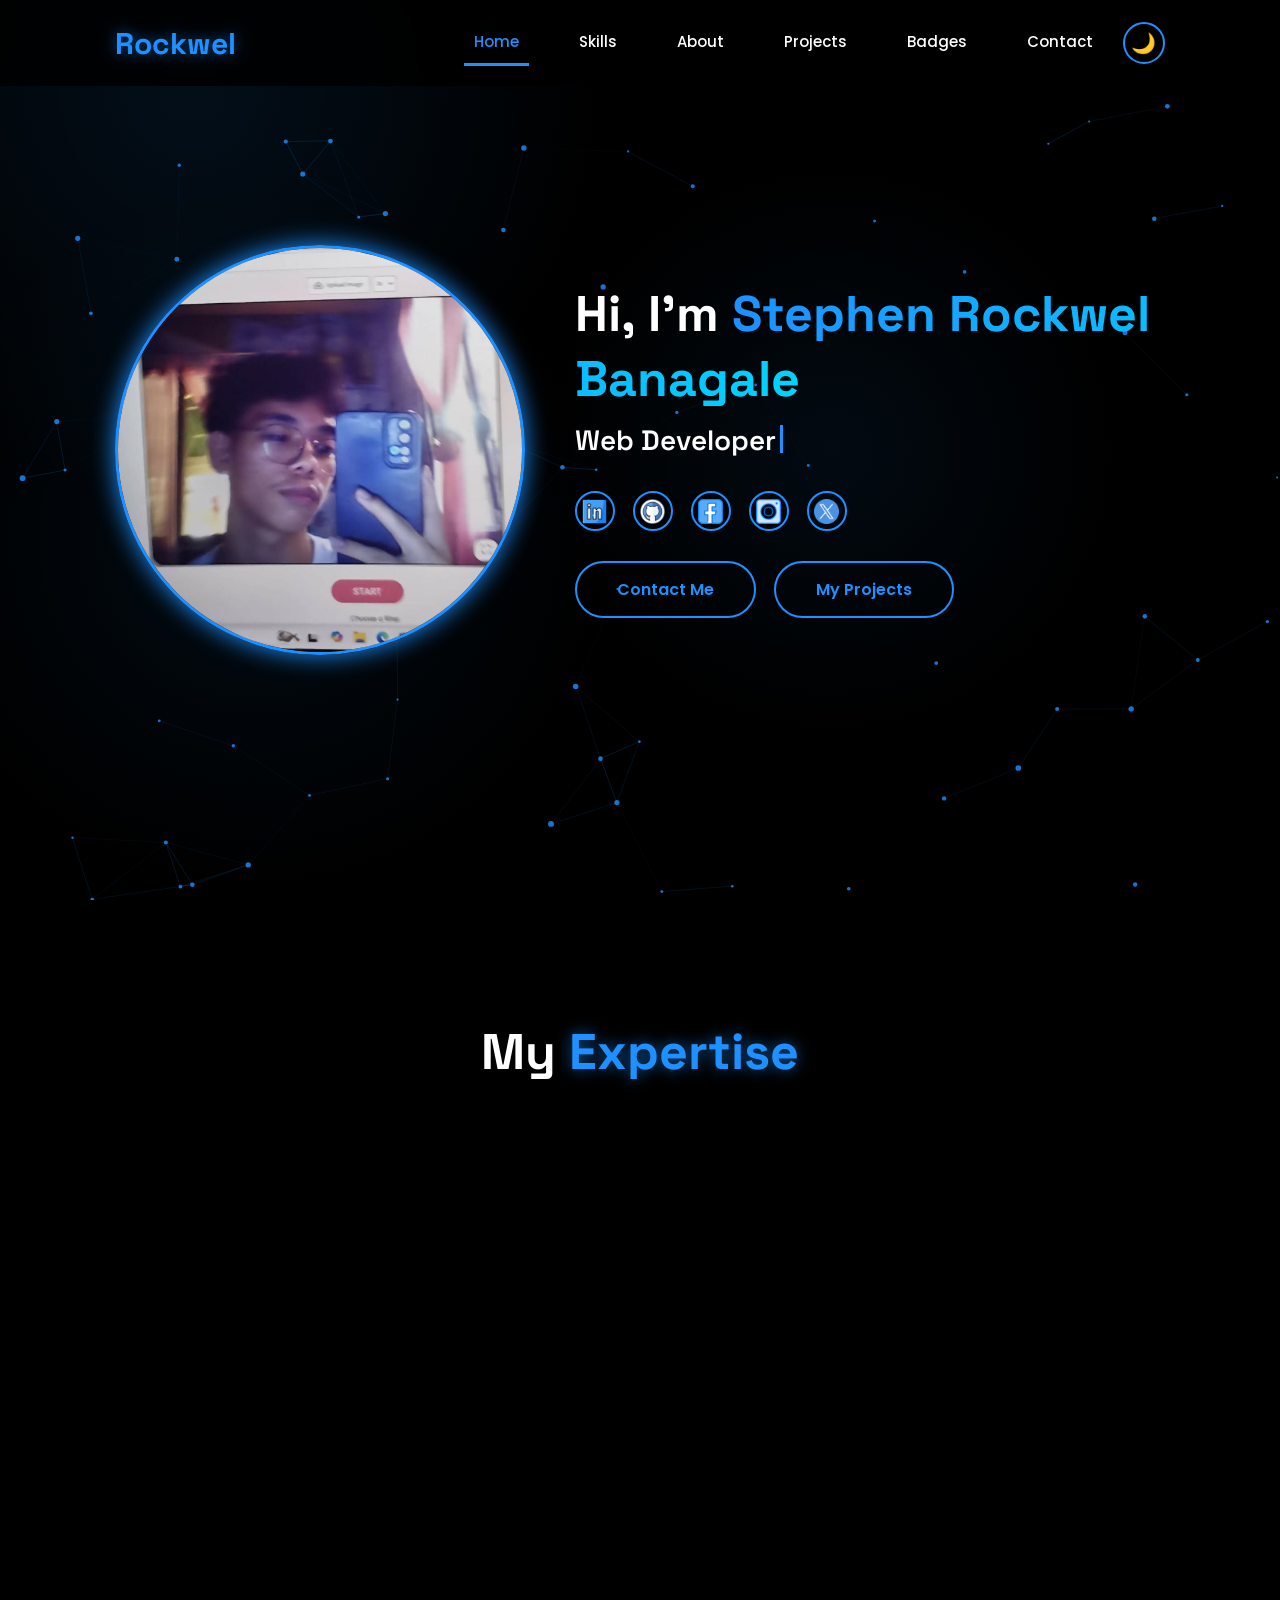
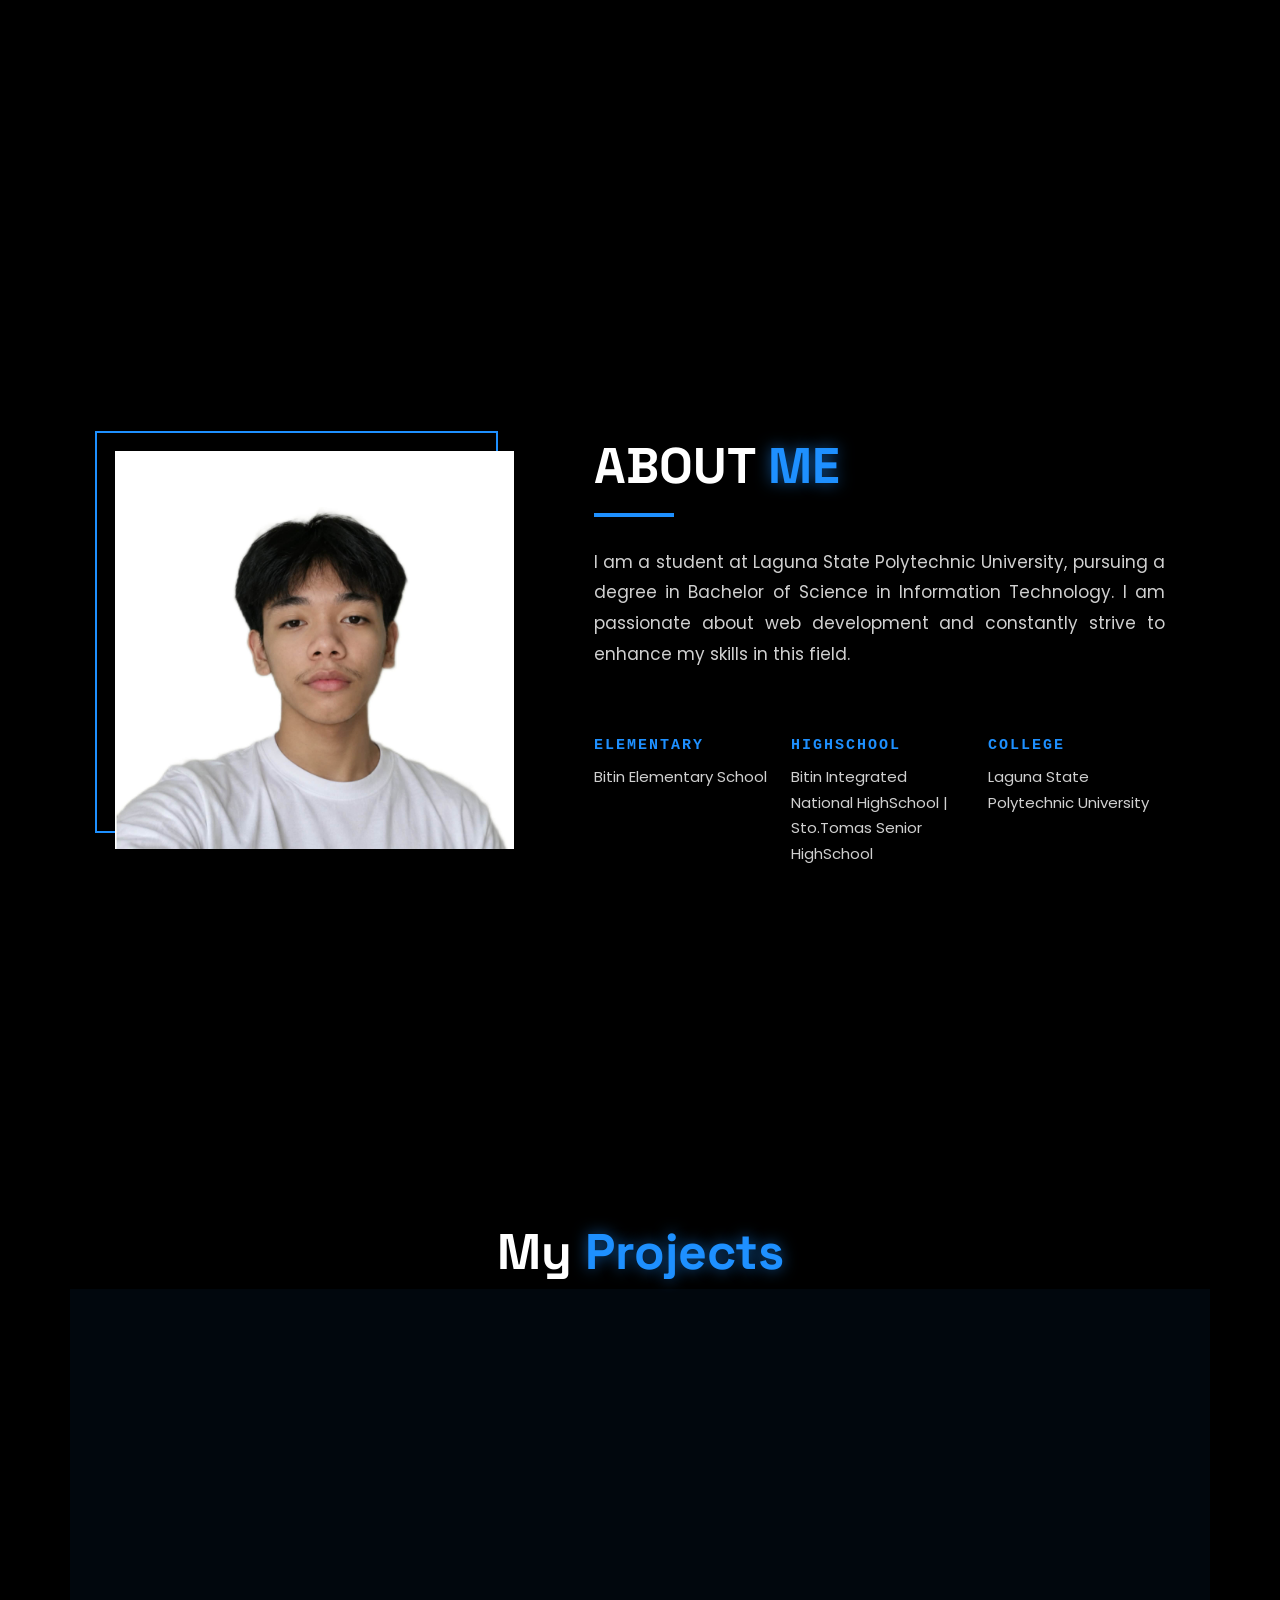
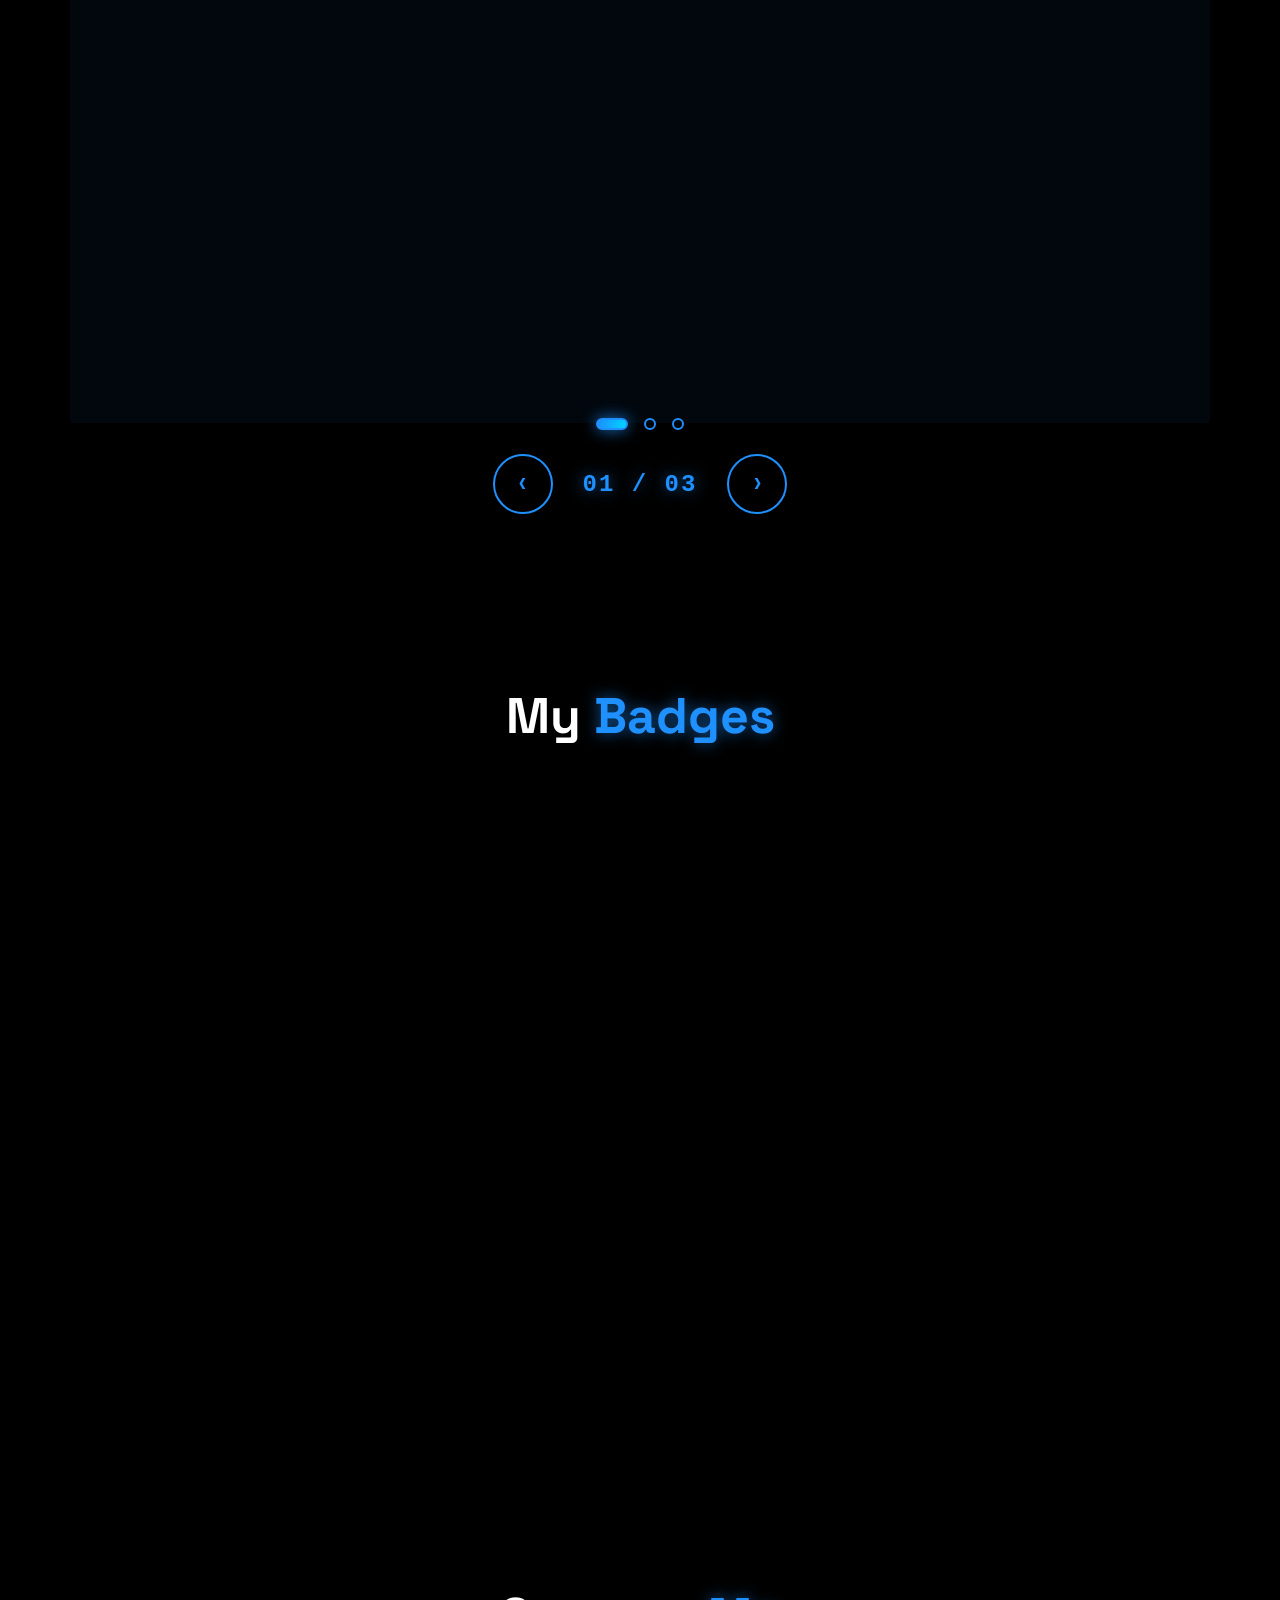
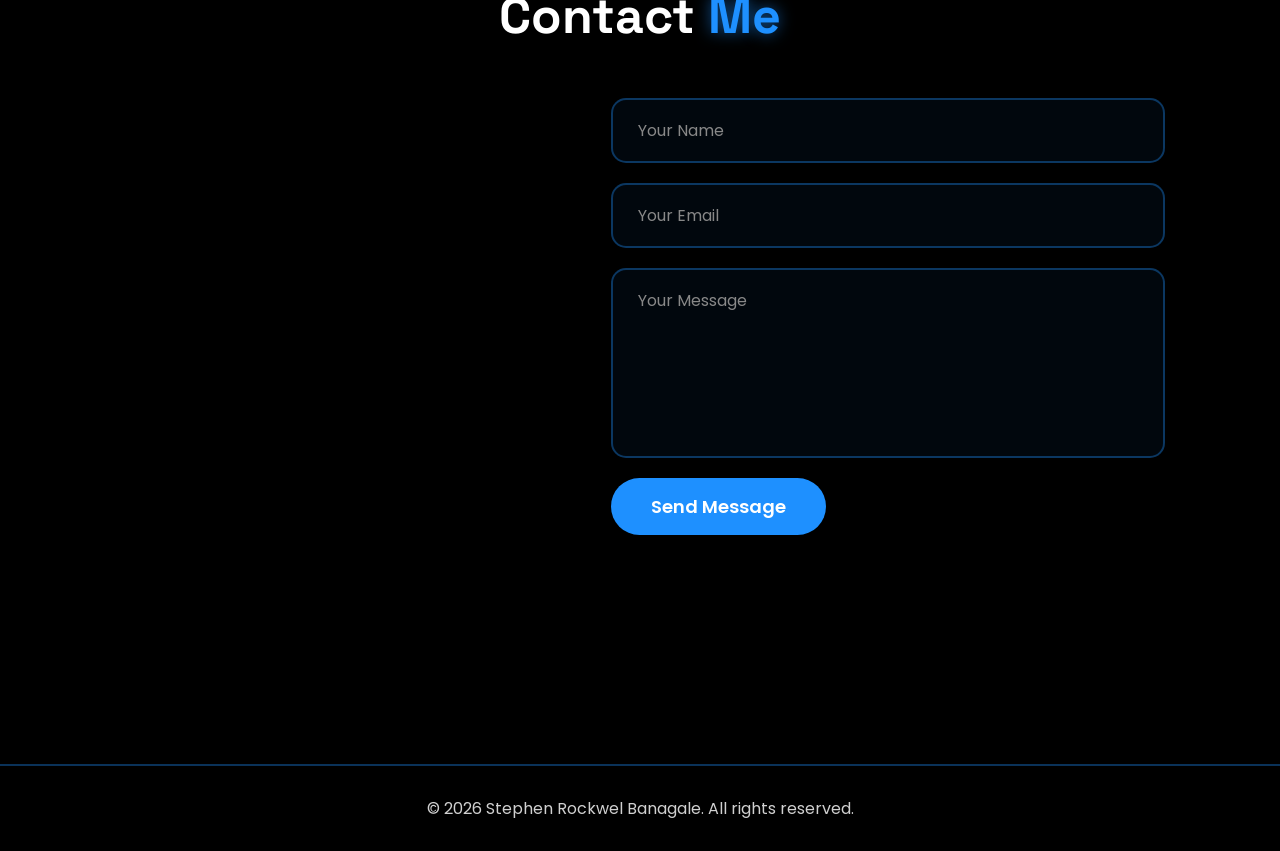
==== commit 96a79847: "Add files via upload" ====
--- a/index.html
+++ b/index.html
@@ -7,12 +7,12 @@
     <meta name="description" content="Portfolio of Stephen Rockwel Banagale, a BS Information Technology student at Laguna State Polytechnic University. Skills in HTML, CSS, JavaScript, Java, C#, and Python.">
     <meta name="author" content="Stephen Rockwel Banagale">
     <meta name="robots" content="index, follow">
-    <link rel="canonical" href="https://banagalestephenrockwel-collab.github.io/My-Portfolio/">
+    <link rel="canonical" href="https://banagalestephenrockwel-collab.github.io/Rockwel-Portfolio/">
 
     <meta property="og:title" content="Stephen Rockwel Banagale | Web Developer Portfolio">
     <meta property="og:description" content="BSIT student and aspiring web developer.">
     <meta property="og:type" content="website">
-    <meta property="og:url" content="https://banagalestephenrockwel-collab.github.io/My-Portfolio/">
+    <meta property="og:url" content="https://banagalestephenrockwel-collab.github.io/Rockwel-Portfolio/">
 
     <link rel="preconnect" href="https://fonts.googleapis.com">
     <link rel="preconnect" href="https://fonts.gstatic.com" crossorigin>
